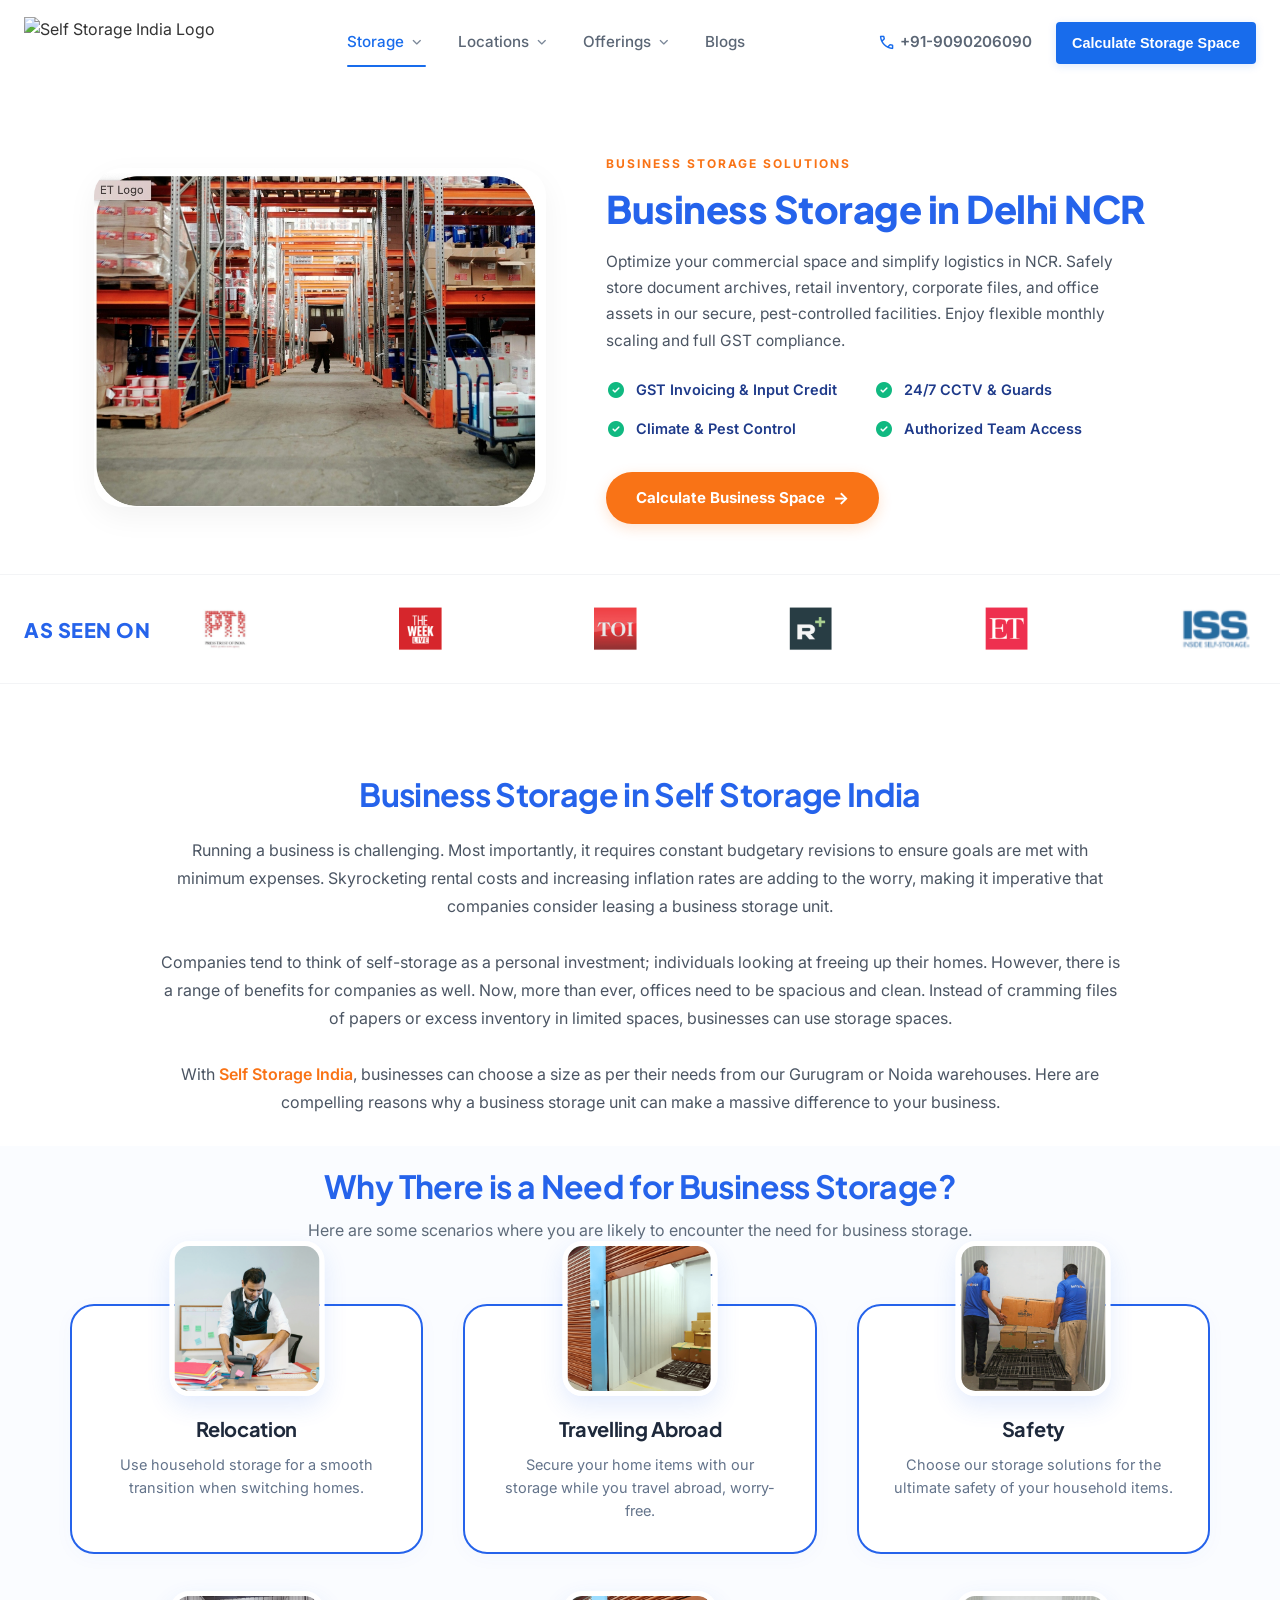
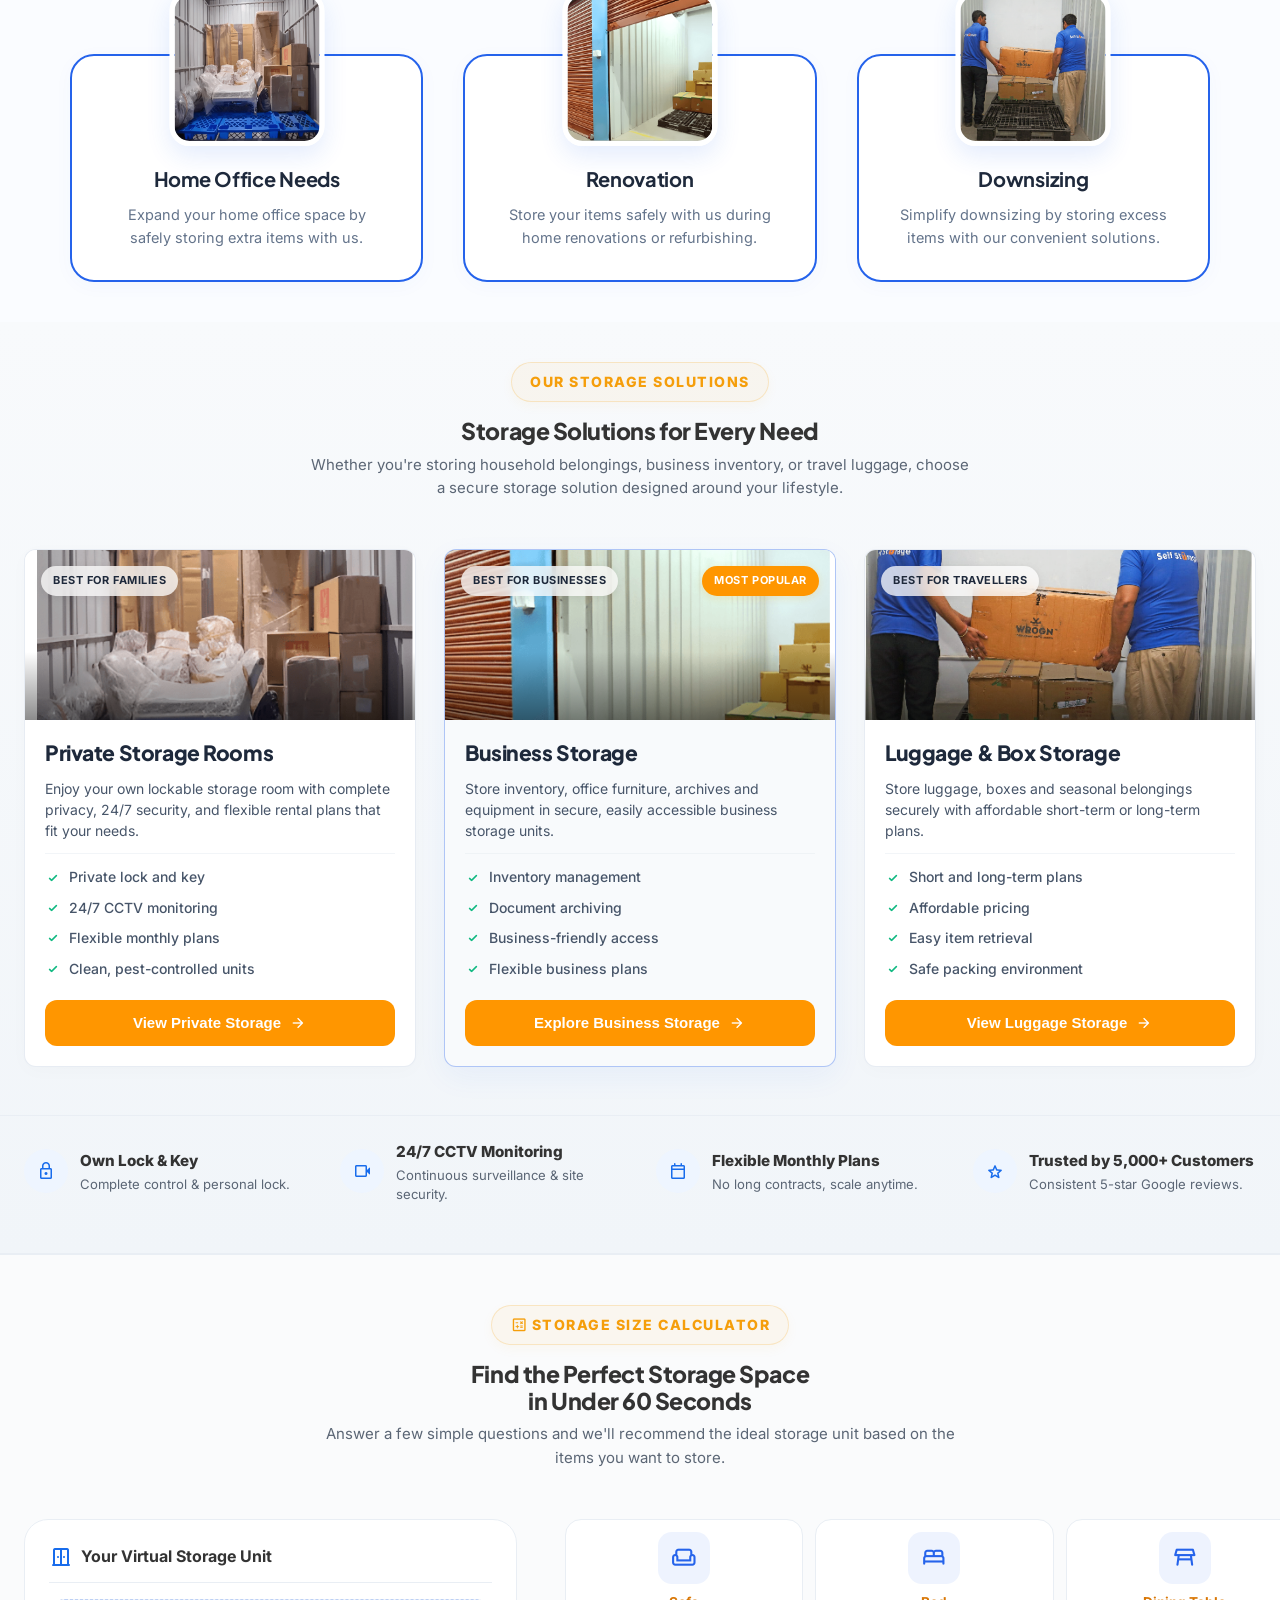
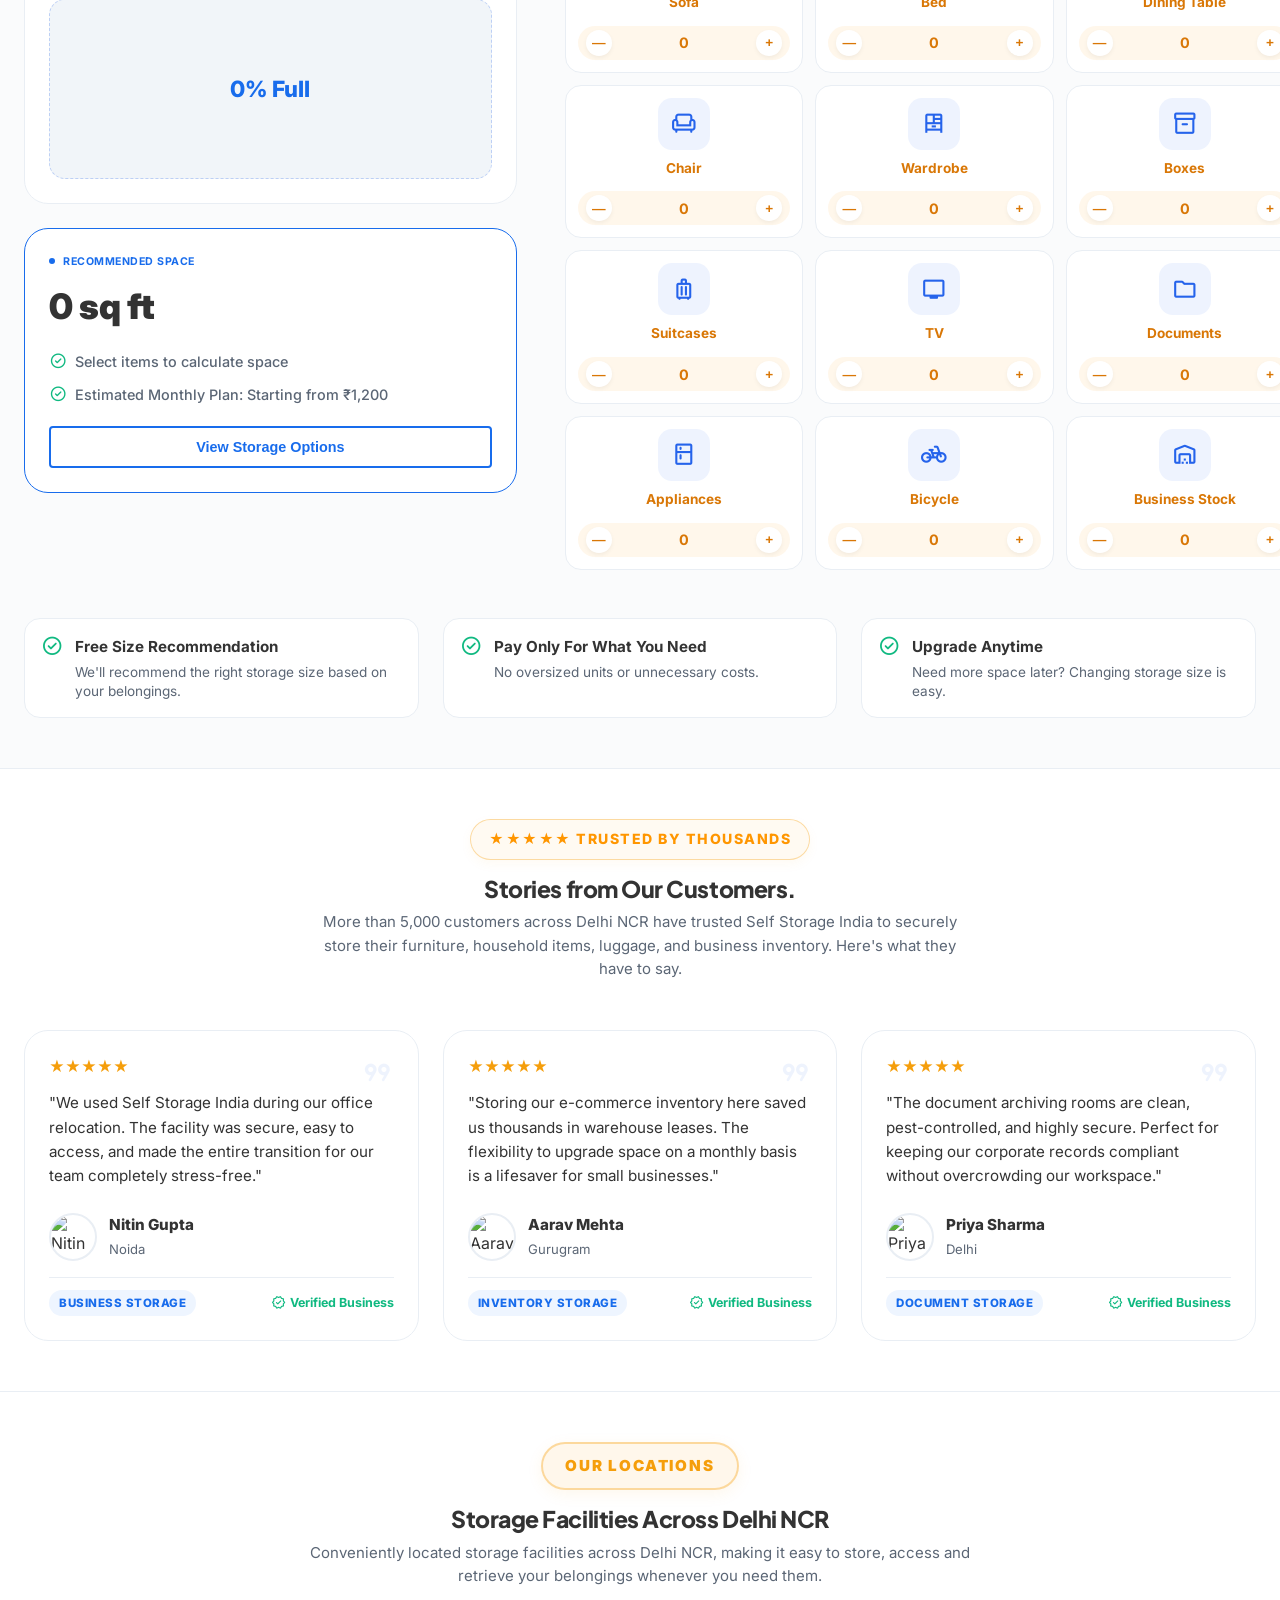
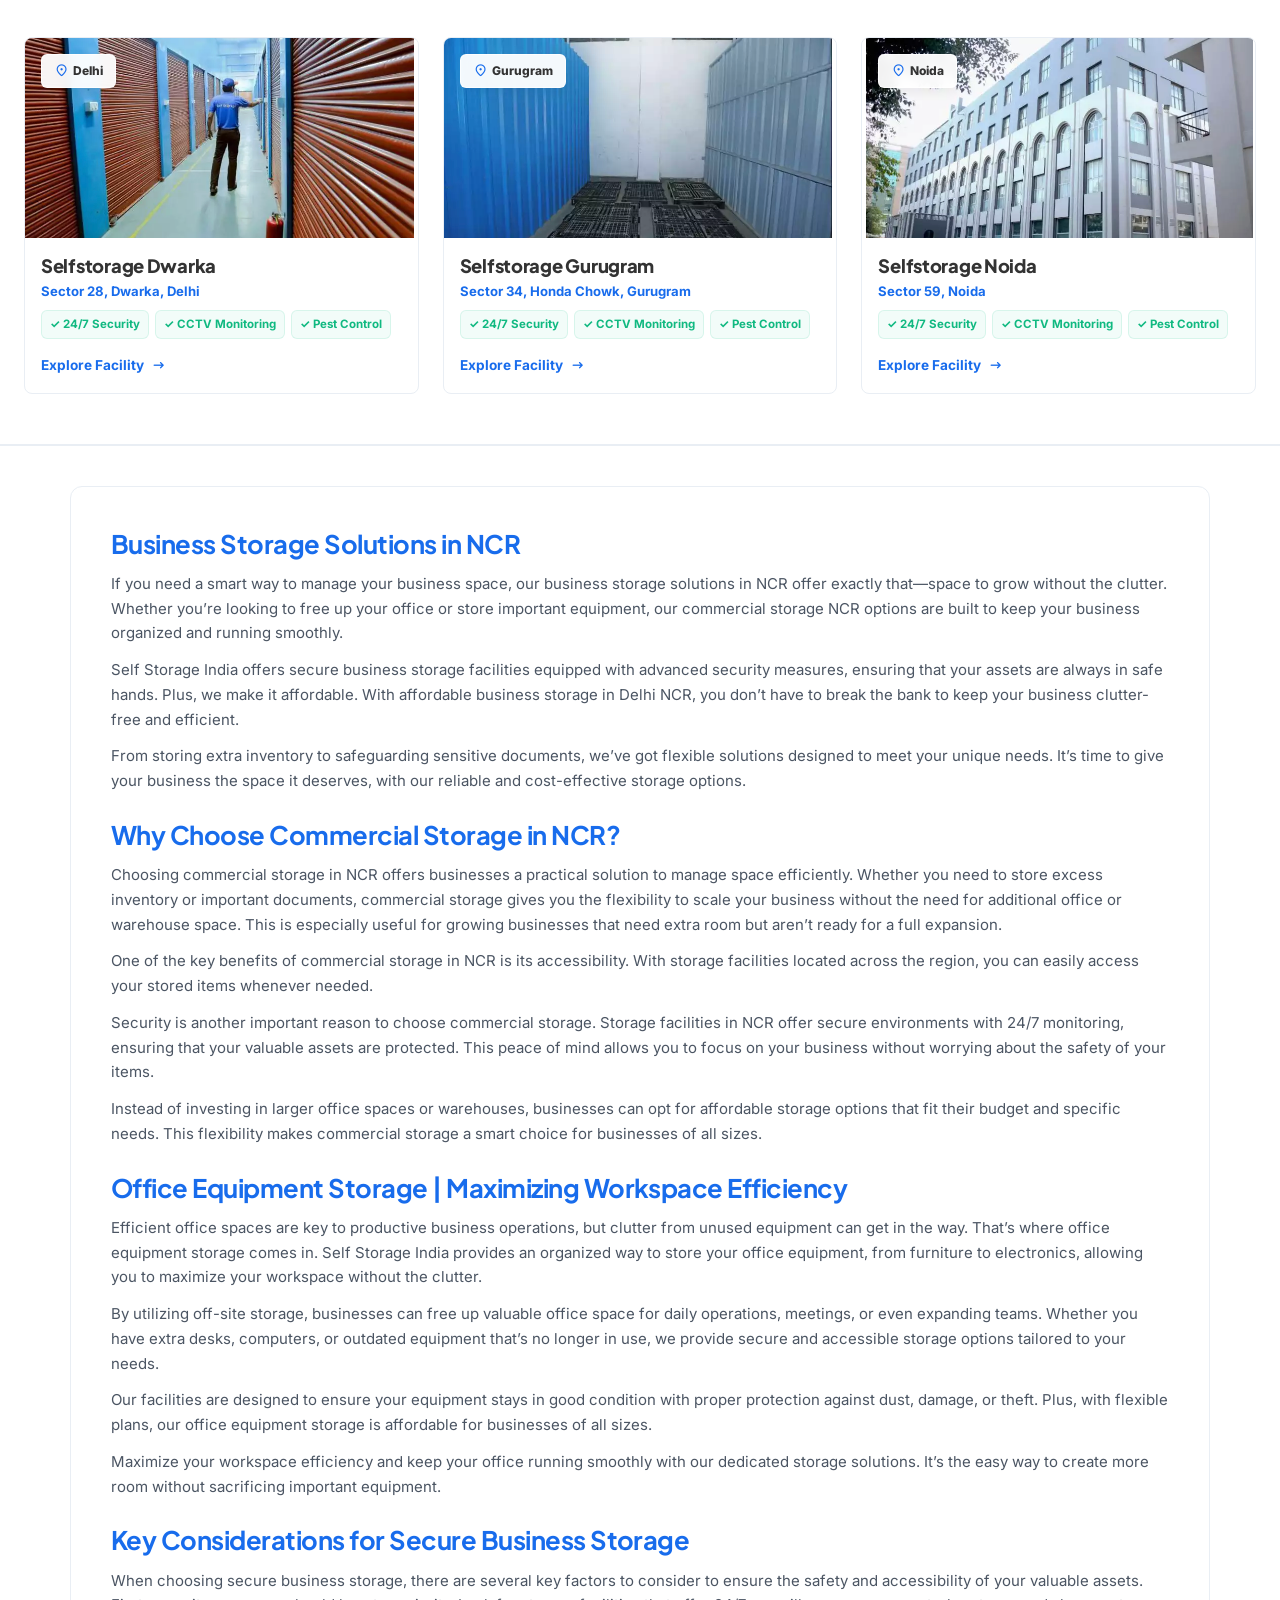
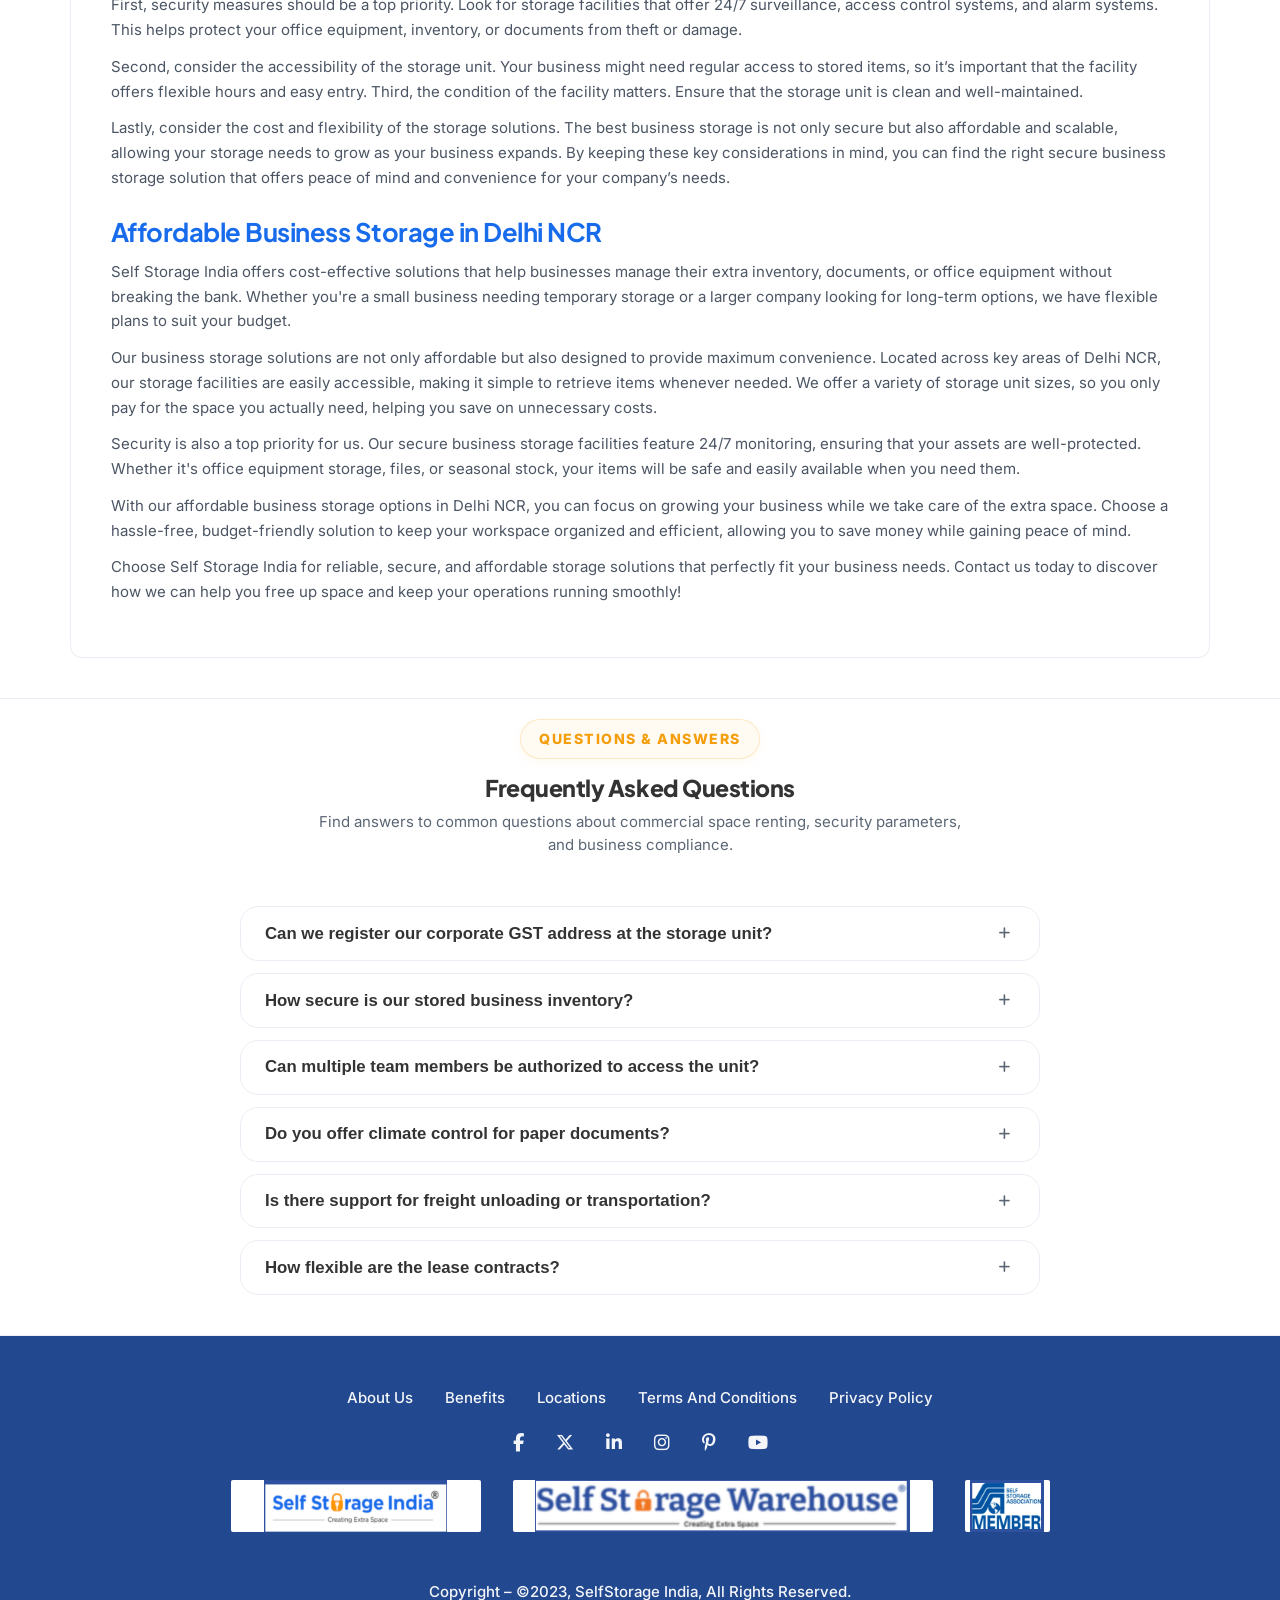
==== business-storage.html @ 7363fd03 "copy: update business storage page SEO section with requested copy" ====
<!DOCTYPE html>
<html lang="en">
<head>
    <meta charset="UTF-8">
    <meta name="viewport" content="width=device-width, initial-scale=1.0">
    <title>Business Storage & Office Archive Storage in Delhi NCR | Self Storage India</title>
    <!-- Fonts pairing: Plus Jakarta Sans (Headings) & Inter (Body UI) -->
    <link rel="preconnect" href="https://fonts.googleapis.com">
    <link rel="preconnect" href="https://fonts.gstatic.com" crossorigin>
    <link href="https://fonts.googleapis.com/css2?family=Plus+Jakarta+Sans:wght@500;600;700;800&family=Inter:wght@400;500;600;700&display=swap" rel="stylesheet">
    <!-- Google Material Symbols Rounded Icons -->
    <link rel="stylesheet" href="https://fonts.googleapis.com/css2?family=Material+Symbols+Rounded:opsz,wght,FILL,GRAD@24,400,0,0">
    <link rel="stylesheet" href="styles.css?v=1.2">
    <!-- Font Awesome CDN for footer social icons -->
    <link rel="stylesheet" href="https://cdnjs.cloudflare.com/ajax/libs/font-awesome/6.5.2/css/all.min.css" />
</head>
<body class="light-theme">
    <!-- Navigation Bar -->
    <header class="navbar" id="navbar">
        <div class="nav-container">
            <!-- Brand Logo -->
            <a href="index.html" class="brand-logo">
                <img src="https://selfstorageindia.com/wp-content/uploads/2025/07/Self-Storage-India-Logo.png" alt="Self Storage India Logo" class="brand-logo-img">
            </a>

            <!-- Central Nav Links -->
            <nav class="nav-links">
                <!-- Storage Dropdown -->
                <div class="nav-item-dropdown">
                    <a href="#" class="nav-link active">Storage <span class="material-symbols-rounded dropdown-arrow">keyboard_arrow_down</span></a>
                    <div class="dropdown-menu shadow-md">
                        <a href="household-goods-storage.html" class="dropdown-item">
                            <span class="material-symbols-rounded dropdown-icon">home</span>
                            <div class="dropdown-info">
                                <h6>For Home</h6>
                                <p>Store household items & furniture</p>
                            </div>
                        </a>
                        <a href="business-storage.html" class="dropdown-item">
                            <span class="material-symbols-rounded dropdown-icon">business</span>
                            <div class="dropdown-info">
                                <h6>For Business</h6>
                                <p>Corporate archiving & inventory</p>
                            </div>
                        </a>
                    </div>
                </div>

                <!-- Locations Dropdown -->
                <div class="nav-item-dropdown">
                    <a href="#" class="nav-link">Locations <span class="material-symbols-rounded dropdown-arrow">keyboard_arrow_down</span></a>
                    <div class="dropdown-menu shadow-md">
                        <a href="self-storage-gurugram.html" class="dropdown-item">
                            <span class="material-symbols-rounded dropdown-icon">location_on</span>
                            <div class="dropdown-info">
                                <h6>Gurugram</h6>
                                <p>Sector 34, Honda Chowk</p>
                            </div>
                        </a>
                        <a href="self-storage-delhi.html" class="dropdown-item">
                            <span class="material-symbols-rounded dropdown-icon">location_on</span>
                            <div class="dropdown-info">
                                <h6>Delhi</h6>
                                <p>Sector 28, Dwarka</p>
                            </div>
                        </a>
                        <a href="self-storage-noida.html" class="dropdown-item">
                            <span class="material-symbols-rounded dropdown-icon">location_on</span>
                            <div class="dropdown-info">
                                <h6>Noida</h6>
                                <p>Sector 59, Noida</p>
                            </div>
                        </a>
                    </div>
                </div>

                <!-- Offerings Dropdown -->
                <div class="nav-item-dropdown">
                    <a href="#" class="nav-link">Offerings <span class="material-symbols-rounded dropdown-arrow">keyboard_arrow_down</span></a>
                    <div class="dropdown-menu shadow-md">
                        <a href="offering-private-rooms.html" class="dropdown-item">
                            <span class="material-symbols-rounded dropdown-icon">meeting_room</span>
                            <div class="dropdown-info">
                                <h6>Private Rooms</h6>
                                <p>Lockable modular space units</p>
                            </div>
                        </a>
                        <a href="#" class="dropdown-item">
                            <span class="material-symbols-rounded dropdown-icon">package_2</span>
                            <div class="dropdown-info">
                                <h6>Box Storage</h6>
                                <p>Small items & document files</p>
                            </div>
                        </a>
                        <a href="#" class="dropdown-item">
                            <span class="material-symbols-rounded dropdown-icon">luggage</span>
                            <div class="dropdown-info">
                                <h6>Luggage Storage</h6>
                                <p>Travelers & transient luggage</p>
                            </div>
                        </a>
                    </div>
                </div>
                
                <a href="https://selfstorageindia.com/blog/" class="nav-link">Blogs</a>
            </nav>

            <!-- Actions & CTA -->
            <div class="nav-actions">
                <a href="tel:+919090206090" class="phone-link">
                    <span class="material-symbols-rounded">call</span>
                    +91-9090206090
                </a>
                <button class="btn btn-primary" onclick="openQuoteModal()">Calculate Storage Space</button>
            </div>
        </div>
    </header>

    <main style="padding-top: 100px;">
        <!-- ==========================================
             SCOPED SELF-STORAGE HOMEPAGE SECTION (FOR HOME)
             ========================================== -->
        <div class="self-storage-homepage-section">
            <style>
                /* Scoped styles strictly matching prompt specifications */
                .self-storage-homepage-section {
                    background-color: #ffffff;
                    padding: 50px 0;
                    width: 100%;
                    box-sizing: border-box;
                    font-family: 'Inter', -apple-system, BlinkMacSystemFont, "Segoe UI", Roboto, sans-serif;
                }

                .self-storage-homepage-section * {
                    box-sizing: border-box;
                }

                .self-storage-homepage-section__hero {
                    max-width: 1140px;
                    margin: 0 auto;
                    padding: 0 24px;
                    display: flex;
                    flex-direction: row-reverse; /* Swap image to left, content to right */
                    align-items: center;
                    justify-content: space-between;
                    gap: 60px;
                }

                .self-storage-homepage-section__content {
                    flex: 1 1 52%;
                    max-width: 580px;
                    text-align: left;
                }

                .self-storage-homepage-section__eyebrow {
                    display: inline-block;
                    font-size: 12px;
                    font-weight: 700;
                    color: #F97316; /* Brand Orange */
                    letter-spacing: 2px;
                    text-transform: uppercase;
                    margin-bottom: 12px;
                }

                .self-storage-homepage-section__title {
                    font-size: 38px;
                    font-weight: 800;
                    color: #2563EB; /* Brand Primary Blue */
                    margin: 0 0 16px;
                    line-height: 1.25;
                    letter-spacing: -0.5px;
                }

                .self-storage-homepage-section__text {
                    font-size: 15.5px;
                    color: #4b5563;
                    line-height: 1.7;
                    margin: 0 0 24px;
                    max-width: 520px;
                }

                .self-storage-homepage-section__grid {
                    display: grid;
                    grid-template-columns: repeat(2, 1fr);
                    gap: 16px;
                    margin-bottom: 32px;
                    max-width: 520px;
                }

                .self-storage-homepage-section__grid-item {
                    display: flex;
                    align-items: center;
                    gap: 10px;
                    font-size: 14.5px;
                    font-weight: 600;
                    color: #1e3a8a;
                }

                .self-storage-homepage-section__grid-icon {
                    color: #10B981; /* Success Green check circle */
                    font-size: 20px;
                    font-variation-settings: 'FILL' 1;
                }

                .self-storage-homepage-section__cta {
                    display: inline-flex;
                    align-items: center;
                    background-color: #F97316;
                    color: #ffffff;
                    font-weight: 700;
                    font-size: 15px;
                    padding: 14px 30px;
                    border-radius: 30px;
                    text-decoration: none;
                    box-shadow: 0 4px 14px rgba(249, 115, 22, 0.2);
                    transition: all 0.3s cubic-bezier(0.25, 0.8, 0.25, 1);
                }

                .self-storage-homepage-section__cta:hover {
                    background-color: #e0610d;
                    transform: translateY(-3px);
                    box-shadow: 0 8px 20px rgba(249, 115, 22, 0.3);
                }

                .self-storage-homepage-section__cta-arrow {
                    margin-left: 8px;
                    transition: transform 0.3s ease;
                    font-size: 17px;
                    line-height: 1;
                }

                .self-storage-homepage-section__cta:hover .self-storage-homepage-section__cta-arrow {
                    transform: translateX(4px);
                }

                .self-storage-homepage-section__image-container {
                    flex: 1 1 40%;
                    max-width: 460px;
                    border-radius: 28px;
                    overflow: hidden;
                    box-shadow: 0 10px 30px rgba(0, 0, 0, 0.05);
                }

                .self-storage-homepage-section__image {
                    width: 100%;
                    height: auto;
                    aspect-ratio: 4 / 3;
                    object-fit: cover;
                    display: block;
                    transition: transform 0.5s cubic-bezier(0.25, 0.8, 0.25, 1);
                }

                .self-storage-homepage-section__image-container:hover .self-storage-homepage-section__image {
                    transform: scale(1.03);
                }

                /* Media strip */
                .self-storage-homepage-section__media {
                    background-color: #ffffff;
                    border-top: 1px solid #f3f4f6;
                    border-bottom: 1px solid #f3f4f6;
                    padding: 30px 24px;
                    margin-top: 50px;
                    width: 100%;
                }

                .self-storage-homepage-section__media-container {
                    max-width: 1240px;
                    margin: 0 auto;
                    display: flex;
                    align-items: center;
                    justify-content: space-between;
                    gap: 50px;
                }

                .self-storage-homepage-section__media-label {
                    font-size: 20px;
                    font-weight: 800;
                    color: #2563EB;
                    margin: 0;
                    white-space: nowrap;
                    text-transform: uppercase;
                    letter-spacing: 0.5px;
                }

                .self-storage-homepage-section__logos {
                    display: flex;
                    align-items: center;
                    justify-content: space-between;
                    flex-grow: 1;
                    gap: 30px;
                }

                .self-storage-homepage-section__logo-link {
                    display: block;
                    text-decoration: none;
                }

                .self-storage-homepage-section__logo {
                    height: 48px;
                    width: auto;
                    max-width: 130px;
                    object-fit: contain;
                    opacity: 0.9;
                    transition: all 0.3s cubic-bezier(0.25, 0.8, 0.25, 1);
                    display: block;
                }

                .self-storage-homepage-section__logo:hover {
                    opacity: 1;
                    transform: scale(1.06);
                }

                /* Responsive design */
                @media (max-width: 1024px) {
                    .self-storage-homepage-section__hero {
                        gap: 40px;
                    }
                    .self-storage-homepage-section__title {
                        font-size: 36px;
                    }
                    .self-storage-homepage-section__media-container {
                        flex-direction: column;
                        align-items: flex-start;
                        gap: 24px;
                    }
                    .self-storage-homepage-section__logos {
                        width: 100%;
                        justify-content: flex-start;
                        overflow-x: auto;
                        padding-bottom: 10px;
                        gap: 40px;
                        -webkit-overflow-scrolling: touch;
                    }
                    .self-storage-homepage-section__logo {
                        flex-shrink: 0;
                    }
                }

                @media (max-width: 768px) {
                    .self-storage-homepage-section {
                        padding: 50px 0;
                    }
                    .self-storage-homepage-section__hero {
                        flex-direction: column;
                        text-align: center;
                        gap: 40px;
                    }
                    .self-storage-homepage-section__content {
                        flex: 1 1 100%;
                        text-align: center;
                    }
                    .self-storage-homepage-section__text {
                        margin-left: auto;
                        margin-right: auto;
                    }
                    .self-storage-homepage-section__image-container {
                        flex: 1 1 100%;
                        width: 100%;
                        max-width: 480px;
                        margin: 0 auto;
                    }
                    .self-storage-homepage-section__grid {
                        grid-template-columns: 1fr;
                        gap: 12px;
                        margin-left: auto;
                        margin-right: auto;
                        width: fit-content;
                        text-align: left;
                    }
                }
            </style>

            <div class="self-storage-homepage-section__hero">
                <!-- LEFT COLUMN: CONTENT -->
                <div class="self-storage-homepage-section__content">
                    <span class="self-storage-homepage-section__eyebrow">BUSINESS STORAGE SOLUTIONS</span>
                    <h1 class="self-storage-homepage-section__title">Business Storage in Delhi NCR</h1>
                    <p class="self-storage-homepage-section__text">
                        Optimize your commercial space and simplify logistics in NCR. Safely store document archives, retail inventory, corporate files, and office assets in our secure, pest-controlled facilities. Enjoy flexible monthly scaling and full GST compliance.
                    </p>
                    
                    <!-- Trust Checklist Grid -->
                    <div class="self-storage-homepage-section__grid">
                        <div class="self-storage-homepage-section__grid-item">
                            <span class="material-symbols-rounded self-storage-homepage-section__grid-icon">check_circle</span>
                            <span>GST Invoicing & Input Credit</span>
                        </div>
                        <div class="self-storage-homepage-section__grid-item">
                            <span class="material-symbols-rounded self-storage-homepage-section__grid-icon">check_circle</span>
                            <span>24/7 CCTV & Guards</span>
                        </div>
                        <div class="self-storage-homepage-section__grid-item">
                            <span class="material-symbols-rounded self-storage-homepage-section__grid-icon">check_circle</span>
                            <span>Climate & Pest Control</span>
                        </div>
                        <div class="self-storage-homepage-section__grid-item">
                            <span class="material-symbols-rounded self-storage-homepage-section__grid-icon">check_circle</span>
                            <span>Authorized Team Access</span>
                        </div>
                    </div>

                    <a href="#calculator" class="self-storage-homepage-section__cta">
                        Calculate Business Space <span class="self-storage-homepage-section__cta-arrow">→</span>
                    </a>
                </div>

                <!-- RIGHT COLUMN: IMAGE -->
                <div class="self-storage-homepage-section__image-container">
                    <img src="assets/business_storage_racks.jpg" alt="Secure commercial warehouse storage racks" class="self-storage-homepage-section__image">
                </div>
            </div>

            <!-- MEDIA / TRUST STRIP -->
            <div class="self-storage-homepage-section__media">
                <div class="self-storage-homepage-section__media-container">
                    <h2 class="self-storage-homepage-section__media-label">As seen on</h2>
                    <div class="self-storage-homepage-section__logos">
                        <a href="#" class="self-storage-homepage-section__logo-link">
                            <img src="images/media/pti.png" alt="PTI" class="self-storage-homepage-section__logo">
                        </a>
                        <a href="#" class="self-storage-homepage-section__logo-link">
                            <img src="images/media/the-week.png" alt="THE WEEK" class="self-storage-homepage-section__logo">
                        </a>
                        <a href="#" class="self-storage-homepage-section__logo-link">
                            <img src="images/media/toi.png" alt="TOI" class="self-storage-homepage-section__logo">
                        </a>
                        <a href="#" class="self-storage-homepage-section__logo-link">
                            <img src="images/media/rplus.png" alt="R+" class="self-storage-homepage-section__logo">
                        </a>
                        <a href="#" class="self-storage-homepage-section__logo-link">
                            <img src="images/media/economic-times.png" alt="Economic Times" class="self-storage-homepage-section__logo">
                        </a>
                        <a href="#" class="self-storage-homepage-section__logo-link">
                            <img src="images/media/iss.png" alt="Inside Self-Storage" class="self-storage-homepage-section__logo">
                        </a>
                    </div>
                </div>
            </div>
        </div>

        <!-- ==========================================
             SECTION 3 — HOUSEHOLD STORAGE INTRO
             ========================================== -->
        <section class="household-intro">
            <style>
                .household-intro {
                    background-color: #ffffff;
                    padding: 40px 0 10px;
                    width: 100%;
                    box-sizing: border-box;
                }
                .household-intro__container {
                    max-width: 1140px;
                    margin: 0 auto;
                    padding: 0 24px;
                }
                .household-intro__heading {
                    font-family: 'Plus Jakarta Sans', -apple-system, BlinkMacSystemFont, "Segoe UI", Roboto, sans-serif;
                    font-size: 32px;
                    font-weight: 700;
                    color: #2563EB;
                    line-height: 1.3;
                    margin-bottom: 20px;
                    text-align: center;
                }
                .household-intro__text {
                    font-size: 16px;
                    color: #4b5563;
                    line-height: 1.75;
                    margin: 0 auto 20px;
                    text-align: center;
                    max-width: 960px;
                }
                .household-intro__text a {
                    color: #F97316;
                    text-decoration: none;
                    font-weight: 600;
                }
                .household-intro__text a:hover {
                    text-decoration: underline;
                }
            </style>
            <div class="household-intro__container">
                <h2 class="household-intro__heading">Business Storage in Self Storage India</h2>
                <p class="household-intro__text">
                    Running a business is challenging. Most importantly, it requires constant budgetary revisions to ensure goals are met with minimum expenses. Skyrocketing rental costs and increasing inflation rates are adding to the worry, making it imperative that companies consider leasing a business storage unit.<br><br>
                    Companies tend to think of self-storage as a personal investment; individuals looking at freeing up their homes. However, there is a range of benefits for companies as well. Now, more than ever, offices need to be spacious and clean. Instead of cramming files of papers or excess inventory in limited spaces, businesses can use storage spaces.<br><br>
                    With <a href="https://selfstorageindia.com/">Self Storage India</a>, businesses can choose a size as per their needs from our Gurugram or Noida warehouses. Here are compelling reasons why a business storage unit can make a massive difference to your business.
                </p>
            </div>
        </section>

        <!-- ==========================================
             SECTION 4 — WHY THERE IS A NEED FOR BUSINESS STORAGE
             ========================================== -->
        <section class="household-need">
            <style>
                .household-need {
                    background-color: #FAFCFF;
                    padding: 20px 24px 40px;
                    width: 100%;
                    box-sizing: border-box;
                    font-family: 'Inter', sans-serif;
                }

                .household-need__container {
                    max-width: 1140px;
                    margin: 0 auto;
                }

                .household-need__header {
                    text-align: center;
                    margin-bottom: 60px;
                }

                .household-need__heading {
                    font-family: 'Plus Jakarta Sans', -apple-system, BlinkMacSystemFont, "Segoe UI", Roboto, sans-serif;
                    font-size: 32px;
                    font-weight: 700;
                    color: #2563EB;
                    line-height: 1.25;
                    margin-bottom: 12px;
                }

                .household-need__subtitle {
                    font-size: 16px;
                    color: #5f6c7b;
                    font-weight: 400;
                }

                .household-need__grid {
                    display: grid;
                    grid-template-columns: repeat(3, 1fr);
                    row-gap: 100px;
                    column-gap: 40px;
                    width: 100%;
                }

                .household-need__card {
                    position: relative;
                    background-color: #ffffff;
                    border: 2px solid #2563EB;
                    border-radius: 24px;
                    padding: 110px 24px 30px;
                    text-align: center;
                    box-sizing: border-box;
                    display: flex;
                    flex-direction: column;
                    align-items: center;
                    transition: all 0.35s cubic-bezier(0.25, 0.8, 0.25, 1);
                    box-shadow: 0 4px 20px rgba(37, 99, 235, 0.03);
                }

                .household-need__card:hover {
                    transform: translateY(-8px);
                    border-color: #F97316;
                    box-shadow: 0 20px 40px rgba(249, 115, 22, 0.12);
                }

                .household-need__img-box {
                    position: absolute;
                    top: -65px;
                    left: 50%;
                    transform: translateX(-50%);
                    width: 155px;
                    height: 155px;
                    border-radius: 20px;
                    overflow: hidden;
                    border: 5px solid #ffffff;
                    box-shadow: 0 10px 25px rgba(37, 99, 235, 0.12);
                    transition: all 0.35s cubic-bezier(0.25, 0.8, 0.25, 1);
                }

                .household-need__card:hover .household-need__img-box {
                    transform: translateX(-50%) scale(1.05);
                    box-shadow: 0 15px 35px rgba(249, 115, 22, 0.2);
                }

                .household-need__img-box img {
                    width: 100%;
                    height: 100%;
                    object-fit: cover;
                }

                .household-need__card-title {
                    font-family: 'Plus Jakarta Sans', -apple-system, BlinkMacSystemFont, "Segoe UI", Roboto, sans-serif;
                    font-size: 20px;
                    font-weight: 700;
                    color: #1E293B;
                    margin-bottom: 12px;
                }

                .household-need__card:hover .household-need__card-title {
                    color: #F97316;
                }

                .household-need__card-desc {
                    font-size: 14.5px;
                    color: #64748B;
                    line-height: 1.6;
                    max-width: 280px;
                }

                @media (max-width: 1024px) {
                    .household-need__grid {
                        gap: 30px;
                    }
                    .household-need__card {
                        padding-top: 100px;
                    }
                    .household-need__img-box {
                        width: 135px;
                        height: 135px;
                        top: -55px;
                    }
                    .household-need__heading {
                        font-size: 30px;
                    }
                }

                @media (max-width: 768px) {
                    .household-need {
                        padding: 60px 20px;
                    }
                    .household-need__grid {
                        grid-template-columns: 1fr;
                        gap: 80px;
                        margin-top: 40px;
                    }
                    .household-need__header {
                        margin-bottom: 70px;
                    }
                }
            </style>

            <div class="household-need__container">
                <div class="household-need__header">
                    <h2 class="household-need__heading">Why There is a Need for Business Storage?</h2>
                    <p class="household-need__subtitle">Here are some scenarios where you are likely to encounter the need for business storage.</p>
                </div>

                <div class="household-need__grid">
                    <!-- CARD 1: RELOCATION -->
                    <div class="household-need__card">
                        <div class="household-need__img-box">
                            <img src="assets/scen_relocation.png" alt="Relocation scenario">
                        </div>
                        <h3 class="household-need__card-title">Relocation</h3>
                        <p class="household-need__card-desc">Use household storage for a smooth transition when switching homes.</p>
                    </div>

                    <!-- CARD 2: TRAVELLING ABROAD -->
                    <div class="household-need__card">
                        <div class="household-need__img-box">
                            <img src="assets/scen_travel.png" alt="Travelling Abroad scenario">
                        </div>
                        <h3 class="household-need__card-title">Travelling Abroad</h3>
                        <p class="household-need__card-desc">Secure your home items with our storage while you travel abroad, worry-free.</p>
                    </div>

                    <!-- CARD 3: SAFETY -->
                    <div class="household-need__card">
                        <div class="household-need__img-box">
                            <img src="assets/scen_safety.png" alt="Safety scenario">
                        </div>
                        <h3 class="household-need__card-title">Safety</h3>
                        <p class="household-need__card-desc">Choose our storage solutions for the ultimate safety of your household items.</p>
                    </div>

                    <!-- CARD 4: HOME OFFICE NEEDS -->
                    <div class="household-need__card">
                        <div class="household-need__img-box">
                            <img src="assets/scen_home_office.png" alt="Home Office Needs scenario">
                        </div>
                        <h3 class="household-need__card-title">Home Office Needs</h3>
                        <p class="household-need__card-desc">Expand your home office space by safely storing extra items with us.</p>
                    </div>

                    <!-- CARD 5: RENOVATION -->
                    <div class="household-need__card">
                        <div class="household-need__img-box">
                            <img src="assets/scen_renovation.png" alt="Renovation scenario">
                        </div>
                        <h3 class="household-need__card-title">Renovation</h3>
                        <p class="household-need__card-desc">Store your items safely with us during home renovations or refurbishing.</p>
                    </div>

                    <!-- CARD 6: DOWNSIZING -->
                    <div class="household-need__card">
                        <div class="household-need__img-box">
                            <img src="assets/scen_downsizing.png" alt="Downsizing scenario">
                        </div>
                        <h3 class="household-need__card-title">Downsizing</h3>
                        <p class="household-need__card-desc">Simplify downsizing by storing excess items with our convenient solutions.</p>
                    </div>
                </div>
            </div>
        </section>

        <!-- ==========================================
             SECTION 4.1 — OUR STORAGE SOLUTIONS
             ========================================== -->
        <!-- Our Offerings Section -->
        <section id="offerings" class="offerings-section">
            <div class="container">
                <div class="section-header-centered">
                    <span class="calc-tag">OUR STORAGE SOLUTIONS</span>
                    <h2>Storage Solutions for Every Need</h2>
                    <p>Whether you're storing household belongings, business inventory, or travel luggage, choose a secure storage solution designed around your lifestyle.</p>
                </div>

                <!-- 3 Premium Product Cards -->
                <div class="offerings-grid">
                    <!-- Card 1: Private Storage -->
                    <div class="offering-card" onclick="openQuoteModal()">
                        <div class="offering-image-container">
                            <img src="assets/home_storage_new.png" alt="Private Self Storage Rooms" class="offering-image">
                            <div class="offering-image-overlay"></div>
                            <span class="offering-badge">Best for Families</span>
                        </div>
                        <div class="offering-content">
                            <h3 class="offering-title">Private Storage Rooms</h3>
                            <p class="offering-desc">Enjoy your own lockable storage room with complete privacy, 24/7 security, and flexible rental plans that fit your needs.</p>
                            <div class="offering-divider"></div>
                            <ul class="offering-highlights">
                                <li><span class="material-symbols-rounded check-icon">check</span> Private lock and key</li>
                                <li><span class="material-symbols-rounded check-icon">check</span> 24/7 CCTV monitoring</li>
                                <li><span class="material-symbols-rounded check-icon">check</span> Flexible monthly plans</li>
                                <li><span class="material-symbols-rounded check-icon">check</span> Clean, pest-controlled units</li>
                            </ul>
                            <button class="btn btn-offering-primary">
                                View Private Storage <span class="material-symbols-rounded">arrow_forward</span>
                            </button>
                        </div>
                    </div>

                    <!-- Card 2: Business Storage (Featured) -->
                    <div class="offering-card featured-card" onclick="openQuoteModal()">
                        <div class="offering-image-container">
                            <img src="assets/business_storage_new.png" alt="Business Self Storage Solutions" class="offering-image">
                            <div class="offering-image-overlay"></div>
                            <span class="offering-badge">Best for Businesses</span>
                            <span class="offering-popular-badge">Most Popular</span>
                        </div>
                        <div class="offering-content">
                            <h3 class="offering-title">Business Storage</h3>
                            <p class="offering-desc">Store inventory, office furniture, archives and equipment in secure, easily accessible business storage units.</p>
                            <div class="offering-divider"></div>
                            <ul class="offering-highlights">
                                <li><span class="material-symbols-rounded check-icon">check</span> Inventory management</li>
                                <li><span class="material-symbols-rounded check-icon">check</span> Document archiving</li>
                                <li><span class="material-symbols-rounded check-icon">check</span> Business-friendly access</li>
                                <li><span class="material-symbols-rounded check-icon">check</span> Flexible business plans</li>
                            </ul>
                            <button class="btn btn-offering-primary">
                                Explore Business Storage <span class="material-symbols-rounded">arrow_forward</span>
                            </button>
                        </div>
                    </div>

                    <!-- Card 3: Luggage & Box Storage -->
                    <div class="offering-card" onclick="openQuoteModal()">
                        <div class="offering-image-container">
                            <img src="assets/luggage_storage_new.png" alt="Luggage and Box Storage Rooms" class="offering-image">
                            <div class="offering-image-overlay"></div>
                            <span class="offering-badge">Best for Travellers</span>
                        </div>
                        <div class="offering-content">
                            <h3 class="offering-title">Luggage & Box Storage</h3>
                            <p class="offering-desc">Store luggage, boxes and seasonal belongings securely with affordable short-term or long-term plans.</p>
                            <div class="offering-divider"></div>
                            <ul class="offering-highlights">
                                <li><span class="material-symbols-rounded check-icon">check</span> Short and long-term plans</li>
                                <li><span class="material-symbols-rounded check-icon">check</span> Affordable pricing</li>
                                <li><span class="material-symbols-rounded check-icon">check</span> Easy item retrieval</li>
                                <li><span class="material-symbols-rounded check-icon">check</span> Safe packing environment</li>
                            </ul>
                            <button class="btn btn-offering-primary">
                                View Luggage Storage <span class="material-symbols-rounded">arrow_forward</span>
                            </button>
                        </div>
                    </div>
                </div>

                <!-- Bottom Trust Strip (4 items) -->
                <div class="offerings-trust-strip">
                    <div class="trust-strip-item">
                        <div class="trust-icon-circle shadow-sm">
                            <span class="material-symbols-rounded">lock</span>
                        </div>
                        <div class="trust-text">
                            <h4>Own Lock & Key</h4>
                            <p>Complete control & personal lock.</p>
                        </div>
                    </div>
                    <div class="trust-strip-item">
                        <div class="trust-icon-circle shadow-sm">
                            <span class="material-symbols-rounded">videocam</span>
                        </div>
                        <div class="trust-text">
                            <h4>24/7 CCTV Monitoring</h4>
                            <p>Continuous surveillance & site security.</p>
                        </div>
                    </div>
                    <div class="trust-strip-item">
                        <div class="trust-icon-circle shadow-sm">
                            <span class="material-symbols-rounded">calendar_today</span>
                        </div>
                        <div class="trust-text">
                            <h4>Flexible Monthly Plans</h4>
                            <p>No long contracts, scale anytime.</p>
                        </div>
                    </div>
                    <div class="trust-strip-item">
                        <div class="trust-icon-circle shadow-sm">
                            <span class="material-symbols-rounded">star</span>
                        </div>
                        <div class="trust-text">
                            <h4>Trusted by 5,000+ Customers</h4>
                            <p>Consistent 5-star Google reviews.</p>
                        </div>
                    </div>
                </div>
            </div>
        </section>
<!-- ==========================================
             SECTION 4.2 — STORAGE CALCULATOR
             ========================================== -->
        <!-- Storage Calculator Section -->
        <section id="calculator" class="calc-section">
            <div class="container">
                <div class="section-header-centered">
                    <span class="calc-tag">
                        <span class="material-symbols-rounded" style="font-size: 1.15rem; margin-right: 4px; vertical-align: middle;">calculate</span>
                        Storage Size Calculator
                    </span>
                    <h2>Find the Perfect Storage Space<br>in Under 60 Seconds</h2>
                    <p>Answer a few simple questions and we'll recommend the ideal storage unit based on the items you want to store.</p>
                </div>

                <div class="calc-container">
                    <!-- Left Column: Illustrated Storage Unit (fills dynamically) -->
                    <div class="calc-visual-column">
                        <div class="storage-unit-box shadow-md">
                            <div class="unit-header">
                                <span class="material-symbols-rounded">door_sliding</span>
                                <h4>Your Virtual Storage Unit</h4>
                            </div>
                            <div class="unit-room-visual">
                                <!-- The fill overlays -->
                                <div class="unit-fill-progress" id="unit-fill"></div>
                                <div class="unit-fill-percentage" id="unit-fill-percent">0% Full</div>
                                <!-- Illustrated boxes that show up when items are added -->
                                <div class="unit-grid-items" id="unit-items-display"></div>
                            </div>
                        </div>

                        <!-- Live Result Card -->
                        <div class="live-result-card shadow-lg">
                            <div class="result-header">
                                <span class="badge-dot"></span>
                                <h5>Recommended Space</h5>
                            </div>
                            <div class="result-value" id="calc-result-size">0 sq ft</div>
                            <ul class="result-details">
                                <li>
                                    <span class="material-symbols-rounded check-icon">check_circle</span>
                                    <span id="calc-result-desc">Select items to calculate space</span>
                                </li>
                                <li>
                                    <span class="material-symbols-rounded check-icon">check_circle</span>
                                    <span id="calc-result-price">Estimated Monthly Plan: Starting from ₹1,200</span>
                                </li>
                            </ul>
                            <button class="btn btn-calc-transparent full-width" onclick="openQuoteModal()">View Storage Options</button>
                        </div>
                    </div>

                    <!-- Right Column: Interactive Item Grid -->
                    <div class="calc-items-column">
                        <div class="calc-items-grid">
                            <!-- Item 1: Sofa -->
                            <div class="calc-item-card" data-item="sofa" data-volume="15">
                                <div class="card-icon-title">
                                    <div class="calc-icon-box theme-blue">
                                        <span class="material-symbols-rounded">weekend</span>
                                    </div>
                                    <span>Sofa</span>
                                </div>
                                <div class="card-controls">
                                    <button class="control-btn minus" onclick="updateItemQty('sofa', -1)" aria-label="Decrease quantity">—</button>
                                    <span class="qty-display" id="qty-sofa">0</span>
                                    <button class="control-btn plus" onclick="updateItemQty('sofa', 1)" aria-label="Increase quantity">+</button>
                                </div>
                            </div>

                            <!-- Item 2: Bed -->
                            <div class="calc-item-card" data-item="bed" data-volume="20">
                                <div class="card-icon-title">
                                    <div class="calc-icon-box theme-blue">
                                        <span class="material-symbols-rounded">bed</span>
                                    </div>
                                    <span>Bed</span>
                                </div>
                                <div class="card-controls">
                                    <button class="control-btn minus" onclick="updateItemQty('bed', -1)" aria-label="Decrease quantity">—</button>
                                    <span class="qty-display" id="qty-bed">0</span>
                                    <button class="control-btn plus" onclick="updateItemQty('bed', 1)" aria-label="Increase quantity">+</button>
                                </div>
                            </div>

                            <!-- Item 3: Dining Table -->
                            <div class="calc-item-card" data-item="table" data-volume="10">
                                <div class="card-icon-title">
                                    <div class="calc-icon-box theme-blue">
                                        <span class="material-symbols-rounded">table_restaurant</span>
                                    </div>
                                    <span>Dining Table</span>
                                </div>
                                <div class="card-controls">
                                    <button class="control-btn minus" onclick="updateItemQty('table', -1)" aria-label="Decrease quantity">—</button>
                                    <span class="qty-display" id="qty-table">0</span>
                                    <button class="control-btn plus" onclick="updateItemQty('table', 1)" aria-label="Increase quantity">+</button>
                                </div>
                            </div>

                            <!-- Item 4: Chair -->
                            <div class="calc-item-card" data-item="chair" data-volume="3">
                                <div class="card-icon-title">
                                    <div class="calc-icon-box theme-blue">
                                        <span class="material-symbols-rounded">chair</span>
                                    </div>
                                    <span>Chair</span>
                                </div>
                                <div class="card-controls">
                                    <button class="control-btn minus" onclick="updateItemQty('chair', -1)" aria-label="Decrease quantity">—</button>
                                    <span class="qty-display" id="qty-chair">0</span>
                                    <button class="control-btn plus" onclick="updateItemQty('chair', 1)" aria-label="Increase quantity">+</button>
                                </div>
                            </div>

                            <!-- Item 5: Wardrobe -->
                            <div class="calc-item-card" data-item="wardrobe" data-volume="15">
                                <div class="card-icon-title">
                                    <div class="calc-icon-box theme-blue">
                                        <span class="material-symbols-rounded">dresser</span>
                                    </div>
                                    <span>Wardrobe</span>
                                </div>
                                <div class="card-controls">
                                    <button class="control-btn minus" onclick="updateItemQty('wardrobe', -1)" aria-label="Decrease quantity">—</button>
                                    <span class="qty-display" id="qty-wardrobe">0</span>
                                    <button class="control-btn plus" onclick="updateItemQty('wardrobe', 1)" aria-label="Increase quantity">+</button>
                                </div>
                            </div>

                            <!-- Item 6: Boxes -->
                            <div class="calc-item-card" data-item="boxes" data-volume="2">
                                <div class="card-icon-title">
                                    <div class="calc-icon-box theme-blue">
                                        <span class="material-symbols-rounded">inventory_2</span>
                                    </div>
                                    <span>Boxes</span>
                                </div>
                                <div class="card-controls">
                                    <button class="control-btn minus" onclick="updateItemQty('boxes', -1)" aria-label="Decrease quantity">—</button>
                                    <span class="qty-display" id="qty-boxes">0</span>
                                    <button class="control-btn plus" onclick="updateItemQty('boxes', 1)" aria-label="Increase quantity">+</button>
                                </div>
                            </div>

                            <!-- Item 7: Suitcases -->
                            <div class="calc-item-card" data-item="luggage" data-volume="3">
                                <div class="card-icon-title">
                                    <div class="calc-icon-box theme-blue">
                                        <span class="material-symbols-rounded">luggage</span>
                                    </div>
                                    <span>Suitcases</span>
                                </div>
                                <div class="card-controls">
                                    <button class="control-btn minus" onclick="updateItemQty('luggage', -1)" aria-label="Decrease quantity">—</button>
                                    <span class="qty-display" id="qty-luggage">0</span>
                                    <button class="control-btn plus" onclick="updateItemQty('luggage', 1)" aria-label="Increase quantity">+</button>
                                </div>
                            </div>

                            <!-- Item 8: TV -->
                            <div class="calc-item-card" data-item="tv" data-volume="4">
                                <div class="card-icon-title">
                                    <div class="calc-icon-box theme-blue">
                                        <span class="material-symbols-rounded">tv</span>
                                    </div>
                                    <span>TV</span>
                                </div>
                                <div class="card-controls">
                                    <button class="control-btn minus" onclick="updateItemQty('tv', -1)" aria-label="Decrease quantity">—</button>
                                    <span class="qty-display" id="qty-tv">0</span>
                                    <button class="control-btn plus" onclick="updateItemQty('tv', 1)" aria-label="Increase quantity">+</button>
                                </div>
                            </div>

                            <!-- Item 9: Documents -->
                            <div class="calc-item-card" data-item="folder" data-volume="1">
                                <div class="card-icon-title">
                                    <div class="calc-icon-box theme-blue">
                                        <span class="material-symbols-rounded">folder</span>
                                    </div>
                                    <span>Documents</span>
                                </div>
                                <div class="card-controls">
                                    <button class="control-btn minus" onclick="updateItemQty('folder', -1)" aria-label="Decrease quantity">—</button>
                                    <span class="qty-display" id="qty-folder">0</span>
                                    <button class="control-btn plus" onclick="updateItemQty('folder', 1)" aria-label="Increase quantity">+</button>
                                </div>
                            </div>

                            <!-- Item 10: Appliances -->
                            <div class="calc-item-card" data-item="appliances" data-volume="12">
                                <div class="card-icon-title">
                                    <div class="calc-icon-box theme-blue">
                                        <span class="material-symbols-rounded">kitchen</span>
                                    </div>
                                    <span>Appliances</span>
                                </div>
                                <div class="card-controls">
                                    <button class="control-btn minus" onclick="updateItemQty('appliances', -1)" aria-label="Decrease quantity">—</button>
                                    <span class="qty-display" id="qty-appliances">0</span>
                                    <button class="control-btn plus" onclick="updateItemQty('appliances', 1)" aria-label="Increase quantity">+</button>
                                </div>
                            </div>

                            <!-- Item 11: Bicycle -->
                            <div class="calc-item-card" data-item="bicycle" data-volume="8">
                                <div class="card-icon-title">
                                    <div class="calc-icon-box theme-blue">
                                        <span class="material-symbols-rounded">pedal_bike</span>
                                    </div>
                                    <span>Bicycle</span>
                                </div>
                                <div class="card-controls">
                                    <button class="control-btn minus" onclick="updateItemQty('bicycle', -1)" aria-label="Decrease quantity">—</button>
                                    <span class="qty-display" id="qty-bicycle">0</span>
                                    <button class="control-btn plus" onclick="updateItemQty('bicycle', 1)" aria-label="Increase quantity">+</button>
                                </div>
                            </div>

                            <!-- Item 12: Business Inventory -->
                            <div class="calc-item-card" data-item="inventory" data-volume="25">
                                <div class="card-icon-title">
                                    <div class="calc-icon-box theme-blue">
                                        <span class="material-symbols-rounded">warehouse</span>
                                    </div>
                                    <span>Business Stock</span>
                                </div>
                                <div class="card-controls">
                                    <button class="control-btn minus" onclick="updateItemQty('inventory', -1)" aria-label="Decrease quantity">—</button>
                                    <span class="qty-display" id="qty-inventory">0</span>
                                    <button class="control-btn plus" onclick="updateItemQty('inventory', 1)" aria-label="Increase quantity">+</button>
                                </div>
                            </div>
                        </div>
                    </div>
                </div>

                <!-- Trust Section / Reassurance Cards -->
                <div class="calc-trust-grid">
                    <div class="trust-card">
                        <span class="material-symbols-rounded">check_circle</span>
                        <div>
                            <h4>Free Size Recommendation</h4>
                            <p>We'll recommend the right storage size based on your belongings.</p>
                        </div>
                    </div>
                    <div class="trust-card">
                        <span class="material-symbols-rounded">check_circle</span>
                        <div>
                            <h4>Pay Only For What You Need</h4>
                            <p>No oversized units or unnecessary costs.</p>
                        </div>
                    </div>
                    <div class="trust-card">
                        <span class="material-symbols-rounded">check_circle</span>
                        <div>
                            <h4>Upgrade Anytime</h4>
                            <p>Need more space later? Changing storage size is easy.</p>
                        </div>
                    </div>
                </div>
            </div>
        </section>

        <!-- ==========================================
             SECTION 4.3 — TESTIMONIALS
             ========================================== -->
        <section id="testimonials" class="testimonials-section">
            <div class="container">
                <div class="section-header-centered">
                    <span class="calc-tag" style="color: var(--accent); border-color: rgba(245, 158, 11, 0.35);">★★★★★ TRUSTED BY THOUSANDS</span>
                    <h2>Stories from Our Customers.</h2>
                    <p>More than 5,000 customers across Delhi NCR have trusted Self Storage India to securely store their furniture, household items, luggage, and business inventory. Here's what they have to say.</p>
                </div>

                <!-- Testimonial Cards Carousel / Grid -->
                <div class="testimonials-grid">
                    <!-- Card 1: Nitin Gupta -->
                    <div class="testimonial-card shadow-sm">
                        <span class="material-symbols-rounded quote-icon">format_quote</span>
                        <div class="rating-stars">★★★★★</div>
                        <p class="testimonial-text">"We used Self Storage India during our office relocation. The facility was secure, easy to access, and made the entire transition for our team completely stress-free."</p>
                        <div class="testimonial-profile">
                            <img src="https://images.unsplash.com/photo-1507003211169-0a1dd7228f2d?w=150" alt="Nitin Gupta" class="profile-img">
                            <div class="profile-info">
                                <h4>Nitin Gupta</h4>
                                <p>Noida</p>
                            </div>
                        </div>
                        <div class="testimonial-footer">
                            <span class="storage-badge">Business Storage</span>
                            <span class="verified-badge"><span class="material-symbols-rounded">verified</span> Verified Business</span>
                        </div>
                    </div>

                    <!-- Card 2: Aarav Mehta -->
                    <div class="testimonial-card shadow-sm">
                        <span class="material-symbols-rounded quote-icon">format_quote</span>
                        <div class="rating-stars">★★★★★</div>
                        <p class="testimonial-text">"Storing our e-commerce inventory here saved us thousands in warehouse leases. The flexibility to upgrade space on a monthly basis is a lifesaver for small businesses."</p>
                        <div class="testimonial-profile">
                            <img src="https://images.unsplash.com/photo-1500648767791-00dcc994a43e?w=150" alt="Aarav Mehta" class="profile-img">
                            <div class="profile-info">
                                <h4>Aarav Mehta</h4>
                                <p>Gurugram</p>
                            </div>
                        </div>
                        <div class="testimonial-footer">
                            <span class="storage-badge">Inventory Storage</span>
                            <span class="verified-badge"><span class="material-symbols-rounded">verified</span> Verified Business</span>
                        </div>
                    </div>

                    <!-- Card 3: Priya Sharma -->
                    <div class="testimonial-card shadow-sm">
                        <span class="material-symbols-rounded quote-icon">format_quote</span>
                        <div class="rating-stars">★★★★★</div>
                        <p class="testimonial-text">"The document archiving rooms are clean, pest-controlled, and highly secure. Perfect for keeping our corporate records compliant without overcrowding our workspace."</p>
                        <div class="testimonial-profile">
                            <img src="https://images.unsplash.com/photo-1494790108377-be9c29b29330?w=150" alt="Priya Sharma" class="profile-img">
                            <div class="profile-info">
                                <h4>Priya Sharma</h4>
                                <p>Delhi</p>
                            </div>
                        </div>
                        <div class="testimonial-footer">
                            <span class="storage-badge">Document Storage</span>
                            <span class="verified-badge"><span class="material-symbols-rounded">verified</span> Verified Business</span>
                        </div>
                    </div>
                </div>
            </div>
        </section>


        <!-- ==========================================
             SECTION 4.4 — OUR LOCATIONS
             ========================================== -->
        <section id="locations" class="locations-section">
            <div class="container">
                <div class="section-header-centered">
                    <span class="loc-tag-vibrant">OUR LOCATIONS</span>
                    <h2>Storage Facilities Across Delhi NCR</h2>
                    <p>Conveniently located storage facilities across Delhi NCR, making it easy to store, access and retrieve your belongings whenever you need them.</p>
                </div>

                <!-- 3 Location Cards -->
                <div class="locations-grid">
                    <!-- Location Card 1: Delhi -->
                    <div class="location-card shadow-sm" id="loc-card-delhi" onclick="openQuoteModal()">
                        <div class="loc-image-container">
                            <img src="assets/dwarka_storage.png" alt="Self Storage Delhi Dwarka Facility" class="loc-image">
                            <div class="loc-badge">
                                <span class="material-symbols-rounded">location_on</span>
                                <span>Delhi</span>
                            </div>
                        </div>
                        <div class="loc-details">
                            <h3>Selfstorage Dwarka</h3>
                            <p class="loc-address">Sector 28, Dwarka, Delhi</p>
                            <div class="loc-chips">
                                <span class="chip">✓ 24/7 Security</span>
                                <span class="chip">✓ CCTV Monitoring</span>
                                <span class="chip">✓ Pest Control</span>
                            </div>
                            <div class="loc-explore-link">
                                <span>Explore Facility</span>
                                <span class="material-symbols-rounded explore-arrow">arrow_right_alt</span>
                            </div>
                        </div>
                    </div>

                    <!-- Location Card 2: Gurugram -->
                    <div class="location-card shadow-sm" id="loc-card-gurugram" onclick="openQuoteModal()">
                        <div class="loc-image-container">
                            <img src="assets/gurugram_storage.png" alt="Self Storage Gurugram Facility" class="loc-image">
                            <div class="loc-badge">
                                <span class="material-symbols-rounded">location_on</span>
                                <span>Gurugram</span>
                            </div>
                        </div>
                        <div class="loc-details">
                            <h3>Selfstorage Gurugram</h3>
                            <p class="loc-address">Sector 34, Honda Chowk, Gurugram</p>
                            <div class="loc-chips">
                                <span class="chip">✓ 24/7 Security</span>
                                <span class="chip">✓ CCTV Monitoring</span>
                                <span class="chip">✓ Pest Control</span>
                            </div>
                            <div class="loc-explore-link">
                                <span>Explore Facility</span>
                                <span class="material-symbols-rounded explore-arrow">arrow_right_alt</span>
                            </div>
                        </div>
                    </div>

                    <!-- Location Card 3: Noida -->
                    <div class="location-card shadow-sm" id="loc-card-noida" onclick="openQuoteModal()">
                        <div class="loc-image-container">
                            <img src="assets/noida_storage.png" alt="Self Storage Noida Facility" class="loc-image">
                            <div class="loc-badge">
                                <span class="material-symbols-rounded">location_on</span>
                                <span>Noida</span>
                            </div>
                        </div>
                        <div class="loc-details">
                            <h3>Selfstorage Noida</h3>
                            <p class="loc-address">Sector 59, Noida</p>
                            <div class="loc-chips">
                                <span class="chip">✓ 24/7 Security</span>
                                <span class="chip">✓ CCTV Monitoring</span>
                                <span class="chip">✓ Pest Control</span>
                            </div>
                            <div class="loc-explore-link">
                                <span>Explore Facility</span>
                                <span class="material-symbols-rounded explore-arrow">arrow_right_alt</span>
                            </div>
                        </div>
                    </div>
                </div>
            </div>
        </section>

        <!-- ==========================================
             SECTION 5 — BUSINESS STORAGE DETAILS (SEO CONTENT)
             ========================================== -->
        <section class="seo-details-section">
            <style>
                .seo-details-section {
                    padding: 40px 0;
                    background-color: #ffffff;
                    border-top: 1px solid var(--border);
                    border-bottom: 1px solid var(--border);
                    color: var(--text-muted);
                    font-family: 'Inter', sans-serif;
                }
                .seo-details-section__container {
                    max-width: 1140px;
                    margin: 0 auto;
                    padding: 40px;
                    background-color: transparent;
                    border: 1.5px solid var(--border);
                    border-radius: 12px;
                    text-align: left;
                }
                .seo-details-section h2 {
                    color: var(--primary);
                    font-size: 1.6rem;
                    font-weight: 700;
                    margin-top: 24px;
                    margin-bottom: 12px;
                    line-height: 1.3;
                }
                .seo-details-section h2:first-of-type {
                    margin-top: 0;
                }
                .seo-details-section h3 {
                    color: var(--primary);
                    font-size: 1.3rem;
                    font-weight: 600;
                    margin-top: 20px;
                    margin-bottom: 10px;
                }
                .seo-details-section p {
                    font-size: 15px;
                    line-height: 1.65;
                    margin-bottom: 12px;
                    color: #4B5563; /* Refined dark grey body text */
                }
                .seo-details-section ul {
                    margin-bottom: 16px;
                    padding-left: 16px;
                }
                .seo-details-section li {
                    font-size: 15px;
                    line-height: 1.6;
                    margin-bottom: 8px;
                    color: #4B5563;
                    list-style-type: disc;
                }
                @media (max-width: 768px) {
                    .seo-details-section {
                        padding: 20px 0;
                    }
                    .seo-details-section__container {
                        padding: 24px var(--space-xl);
                        border-left: none;
                        border-right: none;
                        border-radius: 0;
                    }
                    .seo-details-section h2 {
                        font-size: 1.4rem;
                    }
                    .seo-details-section h3 {
                        font-size: 1.2rem;
                    }
                }
            </style>
            <div class="seo-details-section__container">
                <h2>Business Storage Solutions in NCR</h2>
                <p>If you need a smart way to manage your business space, our business storage solutions in NCR offer exactly that—space to grow without the clutter. Whether you’re looking to free up your office or store important equipment, our commercial storage NCR options are built to keep your business organized and running smoothly.</p>
                <p>Self Storage India offers secure business storage facilities equipped with advanced security measures, ensuring that your assets are always in safe hands. Plus, we make it affordable. With affordable business storage in Delhi NCR, you don’t have to break the bank to keep your business clutter-free and efficient.</p>
                <p>From storing extra inventory to safeguarding sensitive documents, we’ve got flexible solutions designed to meet your unique needs. It’s time to give your business the space it deserves, with our reliable and cost-effective storage options.</p>

                <h2>Why Choose Commercial Storage in NCR?</h2>
                <p>Choosing commercial storage in NCR offers businesses a practical solution to manage space efficiently. Whether you need to store excess inventory or important documents, commercial storage gives you the flexibility to scale your business without the need for additional office or warehouse space. This is especially useful for growing businesses that need extra room but aren’t ready for a full expansion.</p>
                <p>One of the key benefits of commercial storage in NCR is its accessibility. With storage facilities located across the region, you can easily access your stored items whenever needed.</p>
                <p>Security is another important reason to choose commercial storage. Storage facilities in NCR offer secure environments with 24/7 monitoring, ensuring that your valuable assets are protected. This peace of mind allows you to focus on your business without worrying about the safety of your items.</p>
                <p>Instead of investing in larger office spaces or warehouses, businesses can opt for affordable storage options that fit their budget and specific needs. This flexibility makes commercial storage a smart choice for businesses of all sizes.</p>

                <h2>Office Equipment Storage | Maximizing Workspace Efficiency</h2>
                <p>Efficient office spaces are key to productive business operations, but clutter from unused equipment can get in the way. That’s where office equipment storage comes in. Self Storage India provides an organized way to store your office equipment, from furniture to electronics, allowing you to maximize your workspace without the clutter.</p>
                <p>By utilizing off-site storage, businesses can free up valuable office space for daily operations, meetings, or even expanding teams. Whether you have extra desks, computers, or outdated equipment that’s no longer in use, we provide secure and accessible storage options tailored to your needs.</p>
                <p>Our facilities are designed to ensure your equipment stays in good condition with proper protection against dust, damage, or theft. Plus, with flexible plans, our office equipment storage is affordable for businesses of all sizes.</p>
                <p>Maximize your workspace efficiency and keep your office running smoothly with our dedicated storage solutions. It’s the easy way to create more room without sacrificing important equipment.</p>

                <h2>Key Considerations for Secure Business Storage</h2>
                <p>When choosing secure business storage, there are several key factors to consider to ensure the safety and accessibility of your valuable assets. First, security measures should be a top priority. Look for storage facilities that offer 24/7 surveillance, access control systems, and alarm systems. This helps protect your office equipment, inventory, or documents from theft or damage.</p>
                <p>Second, consider the accessibility of the storage unit. Your business might need regular access to stored items, so it’s important that the facility offers flexible hours and easy entry. Third, the condition of the facility matters. Ensure that the storage unit is clean and well-maintained.</p>
                <p>Lastly, consider the cost and flexibility of the storage solutions. The best business storage is not only secure but also affordable and scalable, allowing your storage needs to grow as your business expands. By keeping these key considerations in mind, you can find the right secure business storage solution that offers peace of mind and convenience for your company’s needs.</p>

                <h2>Affordable Business Storage in Delhi NCR</h2>
                <p>Self Storage India offers cost-effective solutions that help businesses manage their extra inventory, documents, or office equipment without breaking the bank. Whether you're a small business needing temporary storage or a larger company looking for long-term options, we have flexible plans to suit your budget.</p>
                <p>Our business storage solutions are not only affordable but also designed to provide maximum convenience. Located across key areas of Delhi NCR, our storage facilities are easily accessible, making it simple to retrieve items whenever needed. We offer a variety of storage unit sizes, so you only pay for the space you actually need, helping you save on unnecessary costs.</p>
                <p>Security is also a top priority for us. Our secure business storage facilities feature 24/7 monitoring, ensuring that your assets are well-protected. Whether it's office equipment storage, files, or seasonal stock, your items will be safe and easily available when you need them.</p>
                <p>With our affordable business storage options in Delhi NCR, you can focus on growing your business while we take care of the extra space. Choose a hassle-free, budget-friendly solution to keep your workspace organized and efficient, allowing you to save money while gaining peace of mind.</p>
                <p>Choose <a href="https://selfstorageindia.com/">Self Storage India</a> for reliable, secure, and affordable storage solutions that perfectly fit your business needs. Contact us today to discover how we can help you free up space and keep your operations running smoothly!</p>
            </div>
        </section>
        
        <!-- FAQ Section -->
        <section id="faq" class="faq-section">
            <div class="container">
                <div class="section-header-centered">
                    <span class="calc-tag">QUESTIONS & ANSWERS</span>
                    <h2>Frequently Asked Questions</h2>
                    <p>Find answers to common questions about commercial space renting, security parameters, and business compliance.</p>
                </div>

                <!-- Center Accordion Container (max-width: 800px) -->
                <div class="faq-accordions-centered-container">
                    <!-- Accordion 1 -->
                    <div class="faq-accordion-item shadow-sm">
                        <button class="faq-trigger" onclick="toggleFaq(this)">
                            <span>Can we register our corporate GST address at the storage unit?</span>
                            <span class="material-symbols-rounded accordion-arrow">add</span>
                        </button>
                        <div class="faq-content-box">
                            <p>Our storage spaces are meant exclusively for physical inventory, documents, and equipment storage. While you cannot register a business address at the unit, we provide complete, GST-compliant invoices for all rentals so your company can easily claim Input Tax Credit (ITC).</p>
                        </div>
                    </div>

                    <!-- Accordion 2 -->
                    <div class="faq-accordion-item shadow-sm">
                        <button class="faq-trigger" onclick="toggleFaq(this)">
                            <span>How secure is our stored business inventory?</span>
                            <span class="material-symbols-rounded accordion-arrow">add</span>
                        </button>
                        <div class="faq-content-box">
                            <p>We implement strict security measures, including 24/7 CCTV monitoring, biometric access checkpoints, fire alarm networks, pest control, and round-the-clock physical security guards. You place your own lock and key on the unit, ensuring exclusive access to your inventory.</p>
                        </div>
                    </div>

                    <!-- Accordion 3 -->
                    <div class="faq-accordion-item shadow-sm">
                        <button class="faq-trigger" onclick="toggleFaq(this)">
                            <span>Can multiple team members be authorized to access the unit?</span>
                            <span class="material-symbols-rounded accordion-arrow">add</span>
                        </button>
                        <div class="faq-content-box">
                            <p>Yes. You can nominate and authorize specific employees or delivery staff from your team to access the storage facility. They will need to complete security check-ins at our reception to access the unit.</p>
                        </div>
                    </div>

                    <!-- Accordion 4 -->
                    <div class="faq-accordion-item shadow-sm">
                        <button class="faq-trigger" onclick="toggleFaq(this)">
                            <span>Do you offer climate control for paper documents?</span>
                            <span class="material-symbols-rounded accordion-arrow">add</span>
                        </button>
                        <div class="faq-content-box">
                            <p>Yes. We have climate-managed storage rooms designed to maintain dry, temperature-regulated environments. This protects corporate paper archives, books, and delicate office IT hardware from humidity, dampness, or deterioration.</p>
                        </div>
                    </div>

                    <!-- Accordion 5 -->
                    <div class="faq-accordion-item shadow-sm">
                        <button class="faq-trigger" onclick="toggleFaq(this)">
                            <span>Is there support for freight unloading or transportation?</span>
                            <span class="material-symbols-rounded accordion-arrow">add</span>
                        </button>
                        <div class="faq-content-box">
                            <p>Yes. All of our facilities are equipped with cargo lifts, transport pallets, and loading ramps. We also have partnerships with trusted logistics companies in NCR to assist with cargo packing, pickup, and moving.</p>
                        </div>
                    </div>

                    <!-- Accordion 6 -->
                    <div class="faq-accordion-item shadow-sm">
                        <button class="faq-trigger" onclick="toggleFaq(this)">
                            <span>How flexible are the lease contracts?</span>
                            <span class="material-symbols-rounded accordion-arrow">add</span>
                        </button>
                        <div class="faq-content-box">
                            <p>We offer highly flexible monthly rental contracts. There is no long-term lease commitment, allowing you to upgrade, downgrade, or close your unit as retail seasons change.</p>
                        </div>
                    </div>
                </div>
            </div>
        </section>

    <!-- Footer Section -->
    <footer class="site-footer">
        <div class="footer-container">
            <nav class="footer-nav" aria-label="Footer navigation">
                <a href="/about-us">About Us</a>
                <a href="/benefits">Benefits</a>
                <a href="self-storage-delhi.html">Locations</a>
                <a href="/terms-and-conditions">Terms And Conditions</a>
                <a href="/privacy-policy">Privacy Policy</a>
            </nav>

            <div class="footer-socials" aria-label="Social media links">
                <a href="#" aria-label="Facebook">
                    <i class="fa-brands fa-facebook-f" aria-hidden="true"></i>
                </a>
                <a href="#" aria-label="X / Twitter">
                    <i class="fa-brands fa-x-twitter" aria-hidden="true"></i>
                </a>
                <a href="#" aria-label="LinkedIn">
                    <i class="fa-brands fa-linkedin-in" aria-hidden="true"></i>
                </a>
                <a href="#" aria-label="Instagram">
                    <i class="fa-brands fa-instagram" aria-hidden="true"></i>
                </a>
                <a href="#" aria-label="Pinterest">
                    <i class="fa-brands fa-pinterest-p" aria-hidden="true"></i>
                </a>
                <a href="#" aria-label="YouTube">
                    <i class="fa-brands fa-youtube" aria-hidden="true"></i>
                </a>
            </div>

            <div class="footer-logos">
                <a href="/" class="footer-logo footer-logo-primary">
                    <img src="assets/self-storage-india-logo.png" alt="Self Storage India">
                </a>

                <a href="/" class="footer-logo footer-logo-warehouse">
                    <img src="assets/self-storage-warehouse-logo.png" alt="Self Storage Warehouse">
                </a>

                <div class="footer-logo footer-logo-member">
                    <img src="assets/self-storage-association-member.png" alt="Self Storage Association Member">
                </div>
            </div>

            <p class="footer-copyright">
                Copyright – ©2023, SelfStorage India, All Rights Reserved.
            </p>
        </div>
    </footer>

    <!-- Quote Modal -->
    <div id="quote-modal" class="modal-overlay" onclick="closeQuoteModal(event)">
        <div class="modal-card shadow-lg" onclick="event.stopPropagation()">
            <div class="modal-header">
                <h2>Calculate Storage Needs</h2>
                <button class="modal-close" onclick="closeQuoteModal()"><span class="material-symbols-rounded">close</span></button>
            </div>
            <form class="modal-form" onsubmit="handleFormSubmit(event)">
                <div class="form-group">
                    <label for="user-name">Full Name</label>
                    <input type="text" id="user-name" required placeholder="Aarav Sharma">
                </div>
                <div class="form-group">
                    <label for="user-phone">Phone Number</label>
                    <input type="tel" id="user-phone" required placeholder="+91 98765 43210">
                </div>
                <div class="form-group">
                    <label for="storage-size">Est. Storage Needs</label>
                    <select id="storage-size">
                        <option>Locker (Small items, files)</option>
                        <option>Small Room (1BHK furniture)</option>
                        <option>Medium Room (2BHK furniture)</option>
                        <option>Large Room (3BHK+ / Business stock)</option>
                    </select>
                </div>
                <button type="submit" class="btn btn-accent full-width" style="height: 52px; font-size: 0.95rem;">Calculate Estimate</button>
            </form>
        </div>
    </div>

    <!-- Success Toast -->
    <div id="toast" class="toast">Thank you! Our friendly space expert will call you shortly.</div>

    <button class="back-to-top" type="button" aria-label="Back to top" id="backToTopBtn">
        <span class="material-symbols-rounded" aria-hidden="true">keyboard_arrow_up</span>
    </button>

    <script src="app.js"></script>
</body>
</html>
---- styles.css ----
/* ==========================================================================
   SELF STORAGE INDIA — PREMIUM SaaS STYLE REDESIGN
   Stripe x Airbnb x Dropbox x Linear x Intercom Inspired Visuals
   ========================================================================== */

:root {
    /* Brand Core Palette */
    --primary: #186CEC;
    --primary-hover: #0E59D9;
    --primary-light: #EEF5FF;

    --accent: #FF9600;
    --accent-hover: #E97D00;
    --accent-light: #FFF7EC;

    /* Neutrals */
    --text: #333333; /* Softer premium charcoal black */
    --text-secondary: #5B6675;
    --text-light: #7A8798;

    --bg: #FFFFFF;
    --surface: #FAFBFC;
    --border: #E9EEF4;

    /* Status */
    --success: #22C55E;
    --warning: #F59E0B;
    --error: #EF4444;
    --info: #0EA5E9;

    /* Gradients */
    --gradient-hero: linear-gradient(135deg, #186CEC 0%, #4B8DFF 100%);
    --gradient-cta: linear-gradient(135deg, #FF9600 0%, #FFB648 100%);
    --gradient-premium: linear-gradient(135deg, #186CEC 0%, #6AA9FF 60%, #FFFFFF 100%);

    /* Glassmorphism Specs */
    --glass-bg: rgba(255, 255, 255, 0.8);
    --glass-backdrop: blur(18px);
    --glass-border: 1px solid rgba(24, 108, 236, 0.06);

    /* Typography Pairing */
    --font-heading: 'Plus Jakarta Sans', sans-serif;
    --font-body: 'Inter', sans-serif;

    /* Border Radius Scale */
    --radius-sm: 6px;
    --radius-md: 10px;
    --radius-lg: 16px;
    --radius-xl: 24px;
    --radius-full: 9999px;

    /* Spacing system tokens */
    --space-xs: 4px;
    --space-sm: 8px;
    --space-md: 12px;
    --space-lg: 16px;
    --space-xl: 24px;
    --space-2xl: 32px;
    --space-3xl: 48px;
    --space-4xl: 64px;
    --space-section: 50px; /* Consistent premium 50px padding between sections */

    /* Modern SaaS Elevation Shadows */
    --shadow-sm: 0 4px 6px -1px rgba(15, 22, 34, 0.03), 0 2px 4px -1px rgba(15, 22, 34, 0.02);
    --shadow-md: 0 12px 24px -4px rgba(24, 108, 236, 0.06), 0 4px 12px -2px rgba(24, 108, 236, 0.03);
    --shadow-lg: 0 32px 64px -12px rgba(24, 108, 236, 0.1), 0 12px 32px -4px rgba(24, 108, 236, 0.05);

    --transition: all 0.3s cubic-bezier(0.4, 0, 0.2, 1);
}

/* Base resets & layout */
* {
    box-sizing: border-box;
    margin: 0;
    padding: 0;
}

html {
    scroll-behavior: smooth;
}

body {
    font-family: var(--font-body);
    background-color: var(--bg);
    color: var(--text);
    line-height: 1.6;
    -webkit-font-smoothing: antialiased;
    overflow-x: hidden;
}

a {
    text-decoration: none;
    color: inherit;
}

/* Typography styles */
h1, h2 {
    font-family: var(--font-heading);
    font-weight: 800;
    font-size: clamp(1.3rem, 2vw, 1.7rem); /* Standardized size matching main hero title */
    line-height: 1.15;
    letter-spacing: -0.02em;
    color: var(--text);
}

/* Standardized Subtitles/Paragraphs */
.hero-paragraph, .section-subtitle, .sense-subtitle, .section-header-centered p {
    font-size: 18px !important;
    line-height: 1.6 !important;
    color: var(--text-secondary) !important;
}

h3 {
    font-family: var(--font-heading);
    font-weight: 700;
    font-size: 1.35rem;
    line-height: 1.25;
    letter-spacing: -0.015em;
    color: var(--text);
}

.font-mono {
    font-family: var(--font-body);
    font-weight: 600;
    letter-spacing: 0.1em;
    text-transform: uppercase;
    font-size: 0.75rem;
}

.accent-text {
    background: var(--gradient-hero);
    -webkit-background-clip: text;
    -webkit-text-fill-color: transparent;
}

/* Header Navbar with Glassmorphism */
.navbar {
    position: fixed;
    top: 0;
    left: 0;
    right: 0;
    z-index: 100;
    background: transparent;
    border-bottom: 1px solid transparent;
    transition: var(--transition);
    height: 86px; /* Slightly taller navigation */
    display: flex;
    align-items: center;
}

.navbar.scrolled {
    background: var(--glass-bg);
    backdrop-filter: var(--glass-backdrop);
    border-bottom: var(--glass-border);
    height: 76px; /* Smooth height reduction on scroll */
    box-shadow: var(--shadow-sm);
}

.nav-container {
    width: 100%;
    max-width: 1366px;
    margin: 0 auto;
    padding: 0 var(--space-xl);
    display: flex;
    align-items: center;
    justify-content: space-between;
}

.brand-logo {
    display: flex;
    align-items: center;
    height: 52px;
}

.brand-logo-img {
    height: 100%;
    width: auto;
    object-fit: contain;
}

.nav-links {
    display: flex;
    gap: var(--space-2xl);
}

.nav-item-dropdown {
    position: relative;
    display: flex;
    align-items: center;
}

.nav-link {
    font-weight: 500;
    font-size: 0.95rem;
    color: var(--text-secondary);
    transition: var(--transition);
    display: flex;
    align-items: center;
    gap: 4px;
    padding: 24px 0; /* Expanded padding to bridge mouse gap to dropdown */
    position: relative;
    cursor: pointer;
}

.nav-link:hover, .nav-link.active {
    color: var(--primary);
}

.nav-link::after {
    content: '';
    position: absolute;
    bottom: 12px;
    left: 0;
    right: 0;
    height: 2px;
    background-color: var(--primary);
    border-radius: var(--radius-full);
    transform: scaleX(0);
    transition: transform 0.25s cubic-bezier(0.4, 0, 0.2, 1);
}

.nav-link:hover::after, .nav-link.active::after {
    transform: scaleX(1);
}

.dropdown-arrow {
    font-size: 1.1rem;
    color: var(--text-light);
    transition: var(--transition);
}

/* Dropdown Menu specs */
.dropdown-menu {
    position: absolute;
    top: 90%;
    left: 50%;
    transform: translateX(-50%) translateY(10px);
    background: var(--glass-bg);
    backdrop-filter: var(--glass-backdrop);
    border: var(--glass-border);
    border-radius: var(--radius-lg);
    padding: var(--space-md);
    width: 320px;
    display: flex;
    flex-direction: column;
    gap: var(--space-xs);
    box-shadow: var(--shadow-lg);
    opacity: 0;
    visibility: hidden;
    pointer-events: none;
    transition: opacity 0.2s ease, transform 0.2s ease, visibility 0.2s;
    z-index: 1000;
}

.nav-item-dropdown:hover .dropdown-menu {
    opacity: 1;
    visibility: visible;
    pointer-events: auto;
    transform: translateX(-50%) translateY(0);
}

.dropdown-item {
    display: flex;
    align-items: center;
    gap: var(--space-md);
    padding: var(--space-md);
    border-radius: var(--radius-md);
    transition: var(--transition);
    text-align: left;
}

.dropdown-item:hover {
    background-color: var(--primary-light);
}

.dropdown-icon {
    font-size: 1.5rem;
    color: var(--primary);
    background-color: var(--bg);
    width: 40px;
    height: 40px;
    border-radius: var(--radius-md);
    display: flex;
    align-items: center;
    justify-content: center;
    border: 1px solid var(--border);
    transition: var(--transition);
}

.dropdown-item:hover .dropdown-icon {
    color: #FFFFFF;
    background-color: var(--primary);
    border-color: var(--primary);
}

.dropdown-info h6 {
    font-family: var(--font-heading);
    font-weight: 700;
    font-size: 0.9rem;
    color: var(--text);
    margin-bottom: 2px;
}

.dropdown-info p {
    font-size: 0.75rem;
    color: var(--text-light);
    line-height: 1.2;
}

.nav-actions {
    display: flex;
    align-items: center;
    gap: var(--space-xl);
}

.phone-link {
    display: flex;
    align-items: center;
    gap: var(--space-xs);
    font-weight: 600;
    font-size: 0.95rem;
    color: var(--text-secondary);
    transition: var(--transition);
}

.phone-link span {
    font-size: 1.2rem;
    color: var(--primary);
}

.phone-link:hover {
    color: var(--primary);
}

/* Elevated Button Component Specs */
.btn {
    height: 42px; /* Sleeker standard height */
    padding: 0 var(--space-lg); /* Tightened padding */
    border-radius: 4px; /* Clean, modern radius (less round) */
    font-weight: 600;
    font-size: 0.9rem;
    cursor: pointer;
    transition: var(--transition);
    border: none;
    display: inline-flex;
    align-items: center;
    justify-content: center;
    gap: var(--space-xs);
}

.btn:hover {
    transform: scale(1.02);
}

.btn-primary {
    background-color: var(--primary);
    color: #FFFFFF;
    box-shadow: 0 2px 8px rgba(24, 108, 236, 0.15);
}

.btn-primary:hover {
    background-color: var(--primary-hover);
    transform: translateY(-2px) scale(1.02);
    box-shadow: 0 6px 16px rgba(24, 108, 236, 0.25);
}

.btn-accent {
    background-color: var(--accent);
    color: #FFFFFF;
    box-shadow: 0 2px 8px rgba(255, 150, 0, 0.15);
}

.btn-accent:hover {
    background-color: var(--accent-hover);
    transform: translateY(-2px) scale(1.02);
    box-shadow: 0 6px 16px rgba(255, 150, 0, 0.25);
}

.btn-secondary {
    background: transparent;
    border: 1.5px solid var(--primary);
    color: var(--primary);
}

.btn-secondary:hover {
    background-color: var(--primary-light);
    transform: translateY(-2px) scale(1.02);
}

.btn-tertiary {
    background: transparent;
    color: var(--text-secondary);
    font-weight: 500;
}

.btn-tertiary span {
    color: var(--primary);
    font-size: 1.4rem;
}

.btn-tertiary:hover {
    color: var(--primary);
    transform: translateY(-1px);
}

.btn-large {
    height: 48px; /* Sleeker large height */
    padding: 0 var(--space-xl);
    font-size: 0.95rem;
    border-radius: 4px; /* Matching clean radius */
}

.full-width {
    width: 100%;
}

/* Hero Section & Background Graphics */
.hero-container {
    max-width: 100%;
    padding: 120px 0 0; /* Removed bottom padding */
    position: relative;
    overflow: hidden;
}

/* Background Grids and Shapes (Opacity < 5%) */
.bg-shape-grid {
    position: absolute;
    top: 0;
    left: 0;
    right: 0;
    height: 100%;
    background-image: linear-gradient(rgba(24, 108, 236, 0.03) 1px, transparent 1px), linear-gradient(90deg, rgba(24, 108, 236, 0.03) 1px, transparent 1px);
    background-size: 40px 40px;
    z-index: 1;
    pointer-events: none;
}

.bg-shape-glow {
    position: absolute;
    top: -20%;
    right: -10%;
    width: 700px;
    height: 700px;
    background: radial-gradient(circle, rgba(24, 108, 236, 0.06) 0%, transparent 75%);
    z-index: 2;
    pointer-events: none;
    filter: blur(80px);
}

.bg-blueprint-pattern {
    position: absolute;
    top: 30%;
    left: 5%;
    width: 250px;
    height: 250px;
    background-image: radial-gradient(var(--border) 1px, transparent 0);
    background-size: 16px 16px;
    opacity: 0.35;
    z-index: 1;
    pointer-events: none;
}

.hero-content-wrapper {
    max-width: 1280px;
    margin: 0 auto;
    padding: 0 var(--space-xl);
    display: grid;
    grid-template-columns: 52% 48%;
    gap: var(--space-2xl);
    align-items: center;
    position: relative;
    z-index: 5;
    margin-bottom: var(--space-md); /* Reduced bottom margin */
}

.hero-text-block {
    display: flex;
    flex-direction: column;
    align-items: flex-start;
}

.badge-accent-wrapper {
    display: flex;
    align-items: center;
    gap: 8px;
    padding: 6px 14px;
    background-color: var(--primary-light);
    border-radius: var(--radius-full);
    margin-bottom: var(--space-lg);
}

.badge-dot {
    width: 6px;
    height: 6px;
    background-color: var(--primary);
    border-radius: var(--radius-full);
    animation: pulse 1.8s infinite;
}

.hero-tagline-accent {
    font-family: var(--font-heading);
    font-weight: 700;
    text-transform: uppercase;
    font-size: 0.8rem;
    color: var(--primary);
    letter-spacing: 0.5px;
}

.hero-main-title {
    font-size: clamp(1.3rem, 2vw, 1.7rem); /* Reduced font size further by 20% */
    line-height: 1.15;
    white-space: nowrap;
}

.hero-paragraph {
    font-size: 18px; /* Set to exactly 18px */
    color: var(--text-secondary);
    margin-bottom: var(--space-md); /* Reduced bottom margin to frame the ideal-list line */
    margin-top: var(--space-xs);
    max-width: 600px; /* 550-650px width limit for readability */
    line-height: 1.6;
}

.hero-ideal-list {
    font-size: 0.9rem;
    color: var(--text-light);
    margin-bottom: var(--space-xl);
    max-width: 600px;
    font-weight: 500;
}

.hero-chips {
    display: flex;
    gap: 8px;
    margin-bottom: var(--space-md);
    margin-top: var(--space-md);
}

.hero-chips .chip {
    font-size: 0.82rem;
    font-weight: 700;
    color: #10B981; /* Green success font */
    background-color: rgba(16, 185, 129, 0.05);
    border: 1px solid rgba(16, 185, 129, 0.12);
    padding: 6px 14px;
    border-radius: 20px;
    display: inline-flex;
    align-items: center;
}

.hero-action-buttons {
    display: flex;
    gap: var(--space-md);
    align-items: center;
    flex-wrap: wrap;
    margin-bottom: var(--space-2xl);
}

/* Trust Indicators Directly Below CTA */
.hero-trust-indicators {
    display: flex;
    align-items: center;
    gap: var(--space-lg);
    padding: 8px 0;
}

.trust-indicator-item {
    display: flex;
    flex-direction: column;
}

.trust-indicator-item .stars {
    color: var(--accent);
    font-size: 0.95rem;
    font-weight: 700;
}

.trust-indicator-item .count {
    font-family: var(--font-heading);
    font-weight: 700;
    font-size: 1.05rem;
    color: var(--text);
}

.trust-indicator-item .label {
    font-size: 0.75rem;
    color: var(--text-light);
    margin-top: 2px;
}

.trust-divider {
    width: 1px;
    height: 28px;
    background-color: var(--border);
}

/* Right-side Large Premium visual & floating stats cards */
.hero-visual-block {
    display: flex;
    justify-content: flex-end;
}

.hero-visual-wrapper {
    position: relative;
    border-radius: 8px;
    overflow: visible; /* Let floaters overlay */
    width: 100%;
    max-width: 520px;
}

.hero-visual-img-container {
    border-radius: 8px;
    overflow: hidden; /* Cleanly clips image corners */
    border: 1px solid var(--border);
    width: 100%;
    height: 380px; /* Consistently framed box size */
    display: block;
    box-shadow: var(--shadow-md);
}

.hero-visual-img {
    width: 100%;
    height: 100%; /* Fill container height fully */
    object-fit: cover; /* Crop panoramic edges while keeping focus */
    object-position: center; /* Center perspective on the hallway door */
    display: block;
    transition: var(--transition);
}

/* Premium Float Animation */
.float-anim {
    animation: float 5s ease-in-out infinite;
}

@keyframes float {
    0% {
        transform: translateY(0px);
    }
    50% {
        transform: translateY(-10px);
    }
    100% {
        transform: translateY(0px);
    }
}

.floating-badge {
    position: absolute;
    background: rgba(255, 255, 255, 0.85);
    backdrop-filter: blur(12px);
    border: 1px solid rgba(24, 108, 236, 0.08);
    border-radius: 8px;
    padding: var(--space-md) var(--space-lg);
    display: flex;
    align-items: center;
    gap: var(--space-md);
    width: max-content;
    max-width: 290px;
    transition: var(--transition);
}

.floating-badge:hover {
    transform: translateY(-5px) scale(1.02);
    background: rgba(255, 255, 255, 0.95);
    border-color: rgba(24, 108, 236, 0.2);
}

.badge-1 {
    top: 30px;
    left: -20px;
}

.badge-2 {
    top: 45%;
    right: -15px;
    transform: translateY(-50%);
}

.badge-2:hover {
    transform: translateY(-55%) scale(1.02);
}

.badge-3 {
    bottom: 30px;
    left: -20px;
}

.badge-3:hover {
    transform: translateY(-5px) scale(1.02);
}

.badge-icon-box {
    width: 36px;
    height: 36px;
    background-color: var(--primary-light);
    color: var(--primary);
    border-radius: 6px;
    display: flex;
    align-items: center;
    justify-content: center;
}

.badge-icon-box span {
    font-size: 1.3rem;
}

.badge-icon-box.orange {
    background-color: var(--accent-light);
    color: var(--accent);
}

.badge-content h4 {
    font-size: 0.85rem;
    font-weight: 700;
    color: var(--text);
}

.badge-content p {
    font-size: 0.75rem;
    color: var(--text-secondary);
}

/* Trusted & Featured In Media Logos */
.trust-bar {
    background-color: #f2f4f8; /* Light grey-blue background */
    padding: 20px 0;
    margin-bottom: 0;
    width: 100%;
}

.trust-bar-container {
    max-width: 1280px;
    margin: 0 auto;
    padding: 0 var(--space-xl);
    display: flex;
    flex-direction: column; /* Stack label above the logo bar */
    align-items: center;    /* Center align everything */
    gap: 16px;   /* Spacing between label and logos */
}

.trust-title {
    font-size: 0.85rem;
    font-weight: 700;
    text-transform: uppercase; /* Clean uppercase tag */
    letter-spacing: 1.5px;
    color: var(--text-light); /* Subtle text color */
    white-space: nowrap;
}

.trust-logos-grid {
    display: flex;
    align-items: center;
    justify-content: center; /* Center-align scattered logos */
    gap: var(--space-xl);    /* Retain original horizontal spacing */
    flex-wrap: wrap;
    width: 100%;
}

.logo-item {
    display: flex;
    align-items: center;
    justify-content: center;
}

.logo-item img {
    height: 52px;
    width: 52px;
    aspect-ratio: 1 / 1;
    display: block;
    object-fit: contain;
    border-radius: var(--radius-md); /* Premium 8px rounded corners */
    border: 1px solid rgba(0, 0, 0, 0.05);
    box-shadow: var(--shadow-sm); /* Soft shadow */
    transition: var(--transition);
}

/* Hover effect on logo cards */
.logo-item img:hover {
    transform: translateY(-4px) scale(1.04);
    box-shadow: var(--shadow-md);
}

/* Blue Features Bar Strip below hero fold */
.features-bar-strip {
    background-color: var(--primary);
    color: #FFFFFF;
    padding: var(--space-xl) 0;
    margin-bottom: var(--space-section);
}

.features-strip-container {
    max-width: 1280px;
    margin: 0 auto;
    padding: 0 var(--space-xl);
    display: grid;
    grid-template-columns: repeat(4, 1fr);
    gap: var(--space-xl);
}

.strip-item {
    display: flex;
    align-items: flex-start;
    gap: var(--space-md);
}

.strip-icon {
    font-size: 2.2rem;
    color: #FFFFFF;
    opacity: 0.9;
    flex-shrink: 0;
    margin-top: 2px;
}

.strip-text h5 {
    font-family: var(--font-heading);
    font-size: 1.1rem;
    font-weight: 700;
    margin-bottom: var(--space-xs);
    color: #FFFFFF;
}

.strip-text p {
    font-size: 0.85rem;
    line-height: 1.5;
    color: rgba(255, 255, 255, 0.8);
}

/* Responsiveness for features strip */
@media (max-width: 900px) {
    .features-strip-container {
        grid-template-columns: repeat(2, 1fr);
        gap: var(--space-lg);
    }
}

@media (max-width: 600px) {
    .features-strip-container {
        grid-template-columns: 1fr;
        gap: var(--space-md);
    }
}

.section-header-centered {
    text-align: center;
    max-width: 800px;
    margin: 0 auto 50px; /* Unified premium bottom margin */
    display: flex;
    flex-direction: column;
    align-items: center;
}

.section-header-centered h2 {
    font-size: clamp(1.4rem, 1.8vw, 1.65rem); /* Scaled down slightly for refined proportion */
    font-weight: 800;
    color: var(--text);
    margin-top: var(--space-xs);
    margin-bottom: var(--space-sm);
}

.section-header-centered p {
    font-size: 15px !important; /* Scaled down from 18px for better balance */
    line-height: 1.55 !important;
    max-width: 660px;
}

/* When Self Storage Makes Sense Section */
.sense-section {
    padding: var(--space-section) 0;
    background-color: #ffffff; /* Section background remains white */
    position: relative;
    z-index: 2;
}

.stat-badge-wrapper {
    margin-top: var(--space-md);
    display: flex;
    justify-content: center;
}

.stat-badge {
    display: inline-flex;
    align-items: center;
    gap: 8px;
    padding: 6px 16px;
    background-color: var(--primary-light);
    border: 1px solid rgba(24, 108, 236, 0.12);
    border-radius: 20px;
    font-size: 0.82rem;
    font-weight: 600;
    color: var(--text-secondary);
}

.stat-badge .stars {
    color: var(--accent);
    font-weight: 700;
}

.sense-grid {
    display: grid;
    grid-template-columns: repeat(3, 1fr);
    gap: 16px;
    max-width: 1280px;
    margin: 0 auto;
    padding: 0 var(--space-xl);
}

.sense-card {
    display: flex;
    align-items: flex-start;
    gap: 12px;
    background-color: #f8fafc; /* Solid soft slate off-white card background */
    border: 1px solid var(--border);
    border-radius: 8px; /* Sharper geometric radius */
    padding: 14px;
    box-shadow: 0 4px 12px rgba(0, 0, 0, 0.02); /* Soft premium shadow definition */
    transition: all 250ms cubic-bezier(0.4, 0, 0.2, 1);
    cursor: default;
}

.sense-icon-box {
    width: 38px;
    height: 38px;
    border-radius: 6px;
    display: flex;
    align-items: center;
    justify-content: center;
    flex-shrink: 0;
    transition: all 250ms ease;
}

.sense-icon-box.theme-blue {
    background-color: rgba(37, 99, 235, 0.08);
    color: #2563EB;
}

.sense-icon-box.theme-orange {
    background-color: rgba(245, 158, 11, 0.08);
    color: #F59E0B;
}

.sense-icon-box span {
    font-size: 1.25rem;
}


.sense-card-content h3 {
    font-size: 0.95rem;
    font-weight: 700;
    color: var(--text);
    margin: 0 0 4px 0;
}

.sense-card-content p {
    font-size: 0.8rem;
    color: var(--text-secondary);
    line-height: 1.4;
    margin: 0;
}

/* Trust Feature Strip */
.trust-strip {
    max-width: 1280px;
    margin: 0 auto;
    padding: var(--space-2xl) !important;
    border-radius: var(--radius-lg) !important;
}

.trust-strip-grid {
    display: grid;
    grid-template-columns: repeat(6, 1fr);
    gap: var(--space-lg);
}

.trust-strip-item {
    display: flex;
    align-items: center;
    gap: var(--space-md);
}

.trust-strip-item span {
    font-size: 2rem;
    color: var(--primary);
    transition: var(--transition);
}

.trust-strip-item:hover span {
    color: var(--accent);
    transform: scale(1.1);
}

.item-text h5 {
    font-family: var(--font-heading);
    font-weight: 700;
    font-size: 0.9rem;
    color: var(--text);
}

.item-text p {
    font-size: 0.75rem;
    color: var(--text-light);
}

/* Conversion Quote Modal */
.modal-overlay {
    position: fixed;
    top: 0;
    left: 0;
    right: 0;
    bottom: 0;
    background-color: rgba(34, 34, 34, 0.4);
    backdrop-filter: blur(8px);
    display: none;
    align-items: center;
    justify-content: center;
    z-index: 200;
    opacity: 0;
    transition: opacity 0.2s ease;
}

.modal-overlay.open {
    display: flex;
    opacity: 1;
}

.modal-card {
    background-color: var(--bg);
    border-radius: var(--radius-xl);
    width: 100%;
    max-width: 440px;
    padding: var(--space-2xl);
    transform: scale(0.95);
    transition: transform 0.2s cubic-bezier(0.34, 1.56, 0.64, 1);
    box-shadow: var(--shadow-lg);
}

.modal-card.video-card {
    max-width: 600px;
}

.modal-overlay.open .modal-card {
    transform: scale(1);
}

.modal-header {
    display: flex;
    align-items: center;
    justify-content: space-between;
    margin-bottom: var(--space-xl);
}

.modal-close {
    background: none;
    border: none;
    cursor: pointer;
    color: var(--text-light);
    transition: var(--transition);
}

.modal-close:hover {
    color: var(--text);
}

.modal-form {
    display: flex;
    flex-direction: column;
    gap: var(--space-lg);
}

.form-group {
    display: flex;
    flex-direction: column;
    gap: var(--space-xs);
}

.form-group label {
    font-size: 0.8rem;
    font-weight: 600;
    color: var(--text-secondary);
}

.form-group input, .form-group select {
    padding: 12px 16px;
    border: 1px solid var(--border);
    border-radius: var(--radius-md);
    font-family: var(--font-body);
    font-size: 0.95rem;
    color: var(--text);
    outline: none;
    transition: var(--transition);
}

.form-group input:focus, .form-group select:focus {
    border-color: var(--primary);
    box-shadow: 0 0 0 3px var(--primary-light);
}

/* Toast Success Alert */
.toast {
    position: fixed;
    bottom: 24px;
    right: 24px;
    background-color: var(--primary);
    color: #FFFFFF;
    padding: var(--space-md) var(--space-xl);
    border-radius: var(--radius-md);
    font-size: 0.85rem;
    opacity: 0;
    transform: translateY(10px);
    transition: all 0.25s ease;
    pointer-events: none;
    z-index: 1000;
    border: 1px solid var(--accent);
}

.toast.show {
    opacity: 1;
    transform: translateY(0);
}

/* Animations */
@keyframes slideUp {
    from {
        opacity: 0;
        transform: translateY(20px);
    }
    to {
        opacity: 1;
        transform: translateY(0);
    }
}

@keyframes pulse {
    0% {
        transform: scale(0.95);
        box-shadow: 0 0 0 0 rgba(24, 108, 236, 0.4);
    }
    70% {
        transform: scale(1);
        box-shadow: 0 0 0 8px rgba(24, 108, 236, 0);
    }
    100% {
        transform: scale(0.95);
        box-shadow: 0 0 0 0 rgba(24, 108, 236, 0);
    }
}

/* Responsive Gaps */
@media (max-width: 900px) {
    .hero-content-wrapper {
        grid-template-columns: 1fr;
        gap: var(--space-3xl);
    }
    .hero-container {
        padding-top: 140px;
    }
    .hero-visual-block {
        justify-content: center;
    }
    .floating-badge {
        display: none; /* Hide floating badges on smaller screens */
    }
    .sense-grid {
        grid-template-columns: repeat(2, 1fr);
    }
    .trust-strip-grid {
        grid-template-columns: repeat(3, 1fr);
        gap: var(--space-lg);
    }
}

@media (max-width: 600px) {
    .nav-links {
        display: none;
    }
    .hero-main-title {
        font-size: 1.8rem;
        white-space: normal;
    }
    .trust-strip-grid {
        grid-template-columns: repeat(2, 1fr);
    }
    .sense-grid {
        grid-template-columns: 1fr;
    }
}

/* Why Self Storage Section styling - Redesigned Editorial Split Layout */
.why-editorial-section {
    padding: var(--space-section) 0;
    background-color: #ffffff;
    border-top: 1px solid var(--border);
    border-bottom: 1px solid var(--border);
}

.why-editorial-container {
    display: flex;
    gap: var(--space-3xl);
    max-width: 1280px;
    margin: 0 auto;
    padding: 0 var(--space-xl);
    position: relative;
}

.why-editorial-left {
    width: 55%;
    display: flex;
    flex-direction: column;
    gap: var(--space-3xl);
}

.why-editorial-right {
    width: 45%;
    position: relative;
}

.sticky-visual-wrapper {
    position: sticky;
    top: 100px;
    border-radius: 28px;
    overflow: hidden;
    background-color: var(--surface);
    border: 1px solid var(--border);
    font-size: 0;
    box-shadow: 0 12px 30px rgba(0, 0, 0, 0.04);
}

.sticky-lifestyle-img {
    width: 100%;
    height: 600px;
    object-fit: cover;
    transition: transform 0.5s cubic-bezier(0.4, 0, 0.2, 1);
    display: block;
}

.sticky-visual-wrapper:hover .sticky-lifestyle-img {
    transform: scale(1.03);
}

.sticky-image-overlay {
    position: absolute;
    bottom: var(--space-lg);
    left: var(--space-lg);
    right: var(--space-lg);
}

.overlay-badge {
    display: inline-flex;
    align-items: center;
    gap: 8px;
    background-color: rgba(255, 255, 255, 0.95);
    backdrop-filter: blur(8px);
    padding: 10px 18px;
    border-radius: 30px;
    font-size: 0.82rem;
    font-weight: 800;
    color: var(--primary);
    box-shadow: 0 4px 12px rgba(0,0,0,0.06);
}

.why-editorial-header h2 {
    font-size: 2.2rem;
    font-weight: 800;
    color: var(--text);
    margin-top: var(--space-xs);
    margin-bottom: var(--space-sm);
    line-height: 1.3;
}

.why-editorial-header .supporting-text {
    font-size: 1.1rem;
    line-height: 1.6;
    color: var(--text-secondary);
}

.editorial-block {
    border-bottom: 1px solid var(--border);
    padding-bottom: var(--space-xl);
}

.editorial-block:last-of-type {
    border-bottom: none;
    padding-bottom: 0;
}

.editorial-block h3 {
    font-size: 1.35rem;
    font-weight: 800;
    color: var(--text);
    margin-bottom: var(--space-sm);
}

.editorial-block p {
    font-size: 0.95rem;
    color: var(--text-secondary);
    line-height: 1.65;
    margin-bottom: var(--space-sm);
}

.editorial-block p:last-of-type {
    margin-bottom: 0;
}

.editorial-block .block-intro {
    font-size: 0.95rem;
    font-weight: 600;
    color: var(--text-secondary);
    margin-bottom: var(--space-md);
}

/* Pills Grid Styles */
.pill-grid {
    display: flex;
    flex-wrap: wrap;
    gap: 10px;
    margin-top: var(--space-xs);
}

.editorial-pill {
    background-color: var(--primary-light);
    color: var(--primary);
    font-size: 0.88rem;
    font-weight: 700;
    padding: 8px 16px;
    border-radius: 20px;
    transition: all 200ms ease;
    border: 1px solid rgba(37, 99, 235, 0.08);
}

.editorial-pill:hover {
    background-color: var(--primary);
    color: #ffffff;
    transform: translateY(-1px);
    box-shadow: 0 4px 12px rgba(37, 99, 235, 0.15);
}

.editorial-pill.pill-secondary {
    background-color: #f1f5f9;
    color: #475569;
    border: 1px solid rgba(71, 85, 105, 0.08);
}

.editorial-pill.pill-secondary:hover {
    background-color: #475569;
    color: #ffffff;
    box-shadow: 0 4px 12px rgba(71, 85, 105, 0.15);
}

/* Features Grid Styles */
.editorial-features-grid {
    display: grid;
    grid-template-columns: repeat(2, 1fr);
    gap: var(--space-md);
    margin-top: var(--space-md);
}

.editorial-feature-card {
    background-color: #ffffff;
    border: 1px solid var(--border);
    border-radius: 20px;
    padding: var(--space-lg);
    transition: all 250ms ease;
    display: flex;
    flex-direction: column;
    gap: 8px;
}

.editorial-feature-card:hover {
    border-color: var(--primary);
    transform: translateY(-2px);
    box-shadow: 0 8px 24px rgba(37, 99, 235, 0.04);
}

.editorial-feature-card span {
    color: var(--primary);
    font-size: 1.5rem;
    width: 40px;
    height: 40px;
    background-color: var(--primary-light);
    border-radius: 10px;
    display: flex;
    align-items: center;
    justify-content: center;
}

.editorial-feature-card h4 {
    font-size: 0.95rem;
    font-weight: 800;
    color: var(--text);
    margin: 0;
}

.editorial-feature-card p {
    font-size: 0.82rem;
    color: var(--text-secondary);
    line-height: 1.5;
    margin: 0;
}

/* Timeline Styles */
.editorial-timeline {
    display: flex;
    flex-direction: column;
    align-items: flex-start;
    gap: 8px;
    margin-top: var(--space-md);
    background-color: var(--surface);
    border: 1px solid var(--border);
    border-radius: 20px;
    padding: var(--space-xl);
}

.timeline-item {
    display: flex;
    flex-direction: column;
    align-items: flex-start;
}

.timeline-value {
    font-size: 1.4rem;
    font-weight: 800;
    color: var(--primary);
}

.timeline-label {
    font-size: 0.88rem;
    font-weight: 600;
    color: var(--text-secondary);
}

.timeline-arrow {
    font-size: 1.2rem;
    color: var(--primary);
    font-weight: 700;
    margin-left: 10px;
    opacity: 0.7;
}

/* Editorial bottom CTA banner */
.editorial-cta {
    margin-top: var(--space-3xl);
    background-color: #f8fafc;
    border: 1px solid var(--border);
    border-radius: 24px;
    padding: var(--space-2xl) var(--space-xl);
    text-align: center;
    display: flex;
    flex-direction: column;
    align-items: center;
    justify-content: center;
}

.editorial-cta h2 {
    font-size: 1.8rem;
    font-weight: 800;
    margin-bottom: var(--space-xs);
    max-width: 650px;
    line-height: 1.3;
    color: var(--text);
}

.editorial-cta p {
    font-size: 0.95rem;
    color: var(--text-secondary);
    margin-bottom: var(--space-lg);
    max-width: 550px;
}

.editorial-cta-actions {
    display: flex;
    gap: var(--space-md);
}

/* Responsive adjustments */
@media (max-width: 900px) {
    .why-editorial-container {
        flex-direction: column-reverse;
        gap: var(--space-xl);
    }
    .why-editorial-left {
        width: 100%;
    }
    .why-editorial-right {
        width: 100%;
    }
    .sticky-visual-wrapper {
        position: static;
    }
    .sticky-lifestyle-img {
        height: 380px;
    }
    .editorial-features-grid {
        grid-template-columns: 1fr;
    }
    .editorial-cta {
        padding: var(--space-xl);
    }
    .editorial-cta h2 {
        font-size: 1.5rem;
    }
    .editorial-cta-actions {
        flex-direction: column;
        width: 100%;
    }
    .editorial-cta-actions button {
        width: 100%;
    }
}


/* Storage Calculator Section styling */
/* Storage Calculator Section tag */
.calc-tag {
    display: inline-flex;
    align-items: center;
    padding: 8px 18px;
    background-color: rgba(245, 158, 11, 0.05);
    color: #F59E0B; /* Orange Brand Color */
    border-radius: 30px;
    font-size: 0.88rem; /* Bigger for prominent section heading */
    font-weight: 800; /* Extra bold */
    letter-spacing: 1.5px;
    text-transform: uppercase;
    margin-bottom: var(--space-md);
    border: 1.5px solid rgba(245, 158, 11, 0.2);
    box-shadow: 0 4px 12px rgba(245, 158, 11, 0.05); /* Premium soft glow */
}

.calc-section {
    padding: var(--space-section) 0;
    background-color: #fafbfc;
    border-top: 1px solid var(--border);
    border-bottom: 1px solid var(--border);
}

.calc-container {
    display: grid;
    grid-template-columns: 40% 60%;
    gap: var(--space-3xl);
    max-width: 1280px;
    margin: 0 auto;
    padding: 0 var(--space-xl);
    align-items: start;
}

.calc-visual-column {
    position: sticky;
    top: 100px;
}

.storage-unit-box {
    background-color: #ffffff;
    border: 1px solid var(--border);
    border-radius: 24px;
    padding: var(--space-xl);
    margin-bottom: var(--space-xl);
    position: relative;
    overflow: hidden;
}

.unit-header {
    display: flex;
    align-items: center;
    gap: var(--space-sm);
    border-bottom: 1px solid var(--border);
    padding-bottom: 12px;
    margin-bottom: 16px;
    color: var(--primary);
}

.unit-header span {
    font-size: 1.5rem;
}

.unit-header h4 {
    font-size: 1rem;
    font-weight: 700;
    color: var(--text);
}

.unit-room-visual {
    position: relative;
    height: 180px;
    background-color: #f1f5f9;
    border-radius: 16px;
    overflow: hidden;
    display: flex;
    flex-direction: column;
    justify-content: flex-end;
    border: 1px dashed rgba(37,99,235,0.25);
}

.unit-fill-progress {
    background-color: rgba(37, 99, 235, 0.15);
    width: 100%;
    height: 0%;
    transition: height 0.35s cubic-bezier(0.4, 0, 0.2, 1);
}

.unit-grid-items {
    position: absolute;
    bottom: 12px;
    left: 12px;
    right: 12px;
    display: flex;
    flex-wrap: wrap;
    gap: 6px;
    z-index: 2;
    justify-content: center;
}

.mini-item-visual {
    font-size: 1.25rem;
    color: var(--primary);
    background-color: #ffffff;
    border: 1px solid var(--border);
    border-radius: 6px;
    padding: 4px;
    box-shadow: 0 2px 4px rgba(0,0,0,0.03);
    animation: popIn 0.2s cubic-bezier(0.34, 1.56, 0.64, 1) forwards;
}

@keyframes popIn {
    from {
        transform: scale(0);
        opacity: 0;
    }
    to {
        transform: scale(1);
        opacity: 1;
    }
}

.unit-fill-percentage {
    position: absolute;
    top: 50%;
    left: 50%;
    transform: translate(-50%, -50%);
    font-weight: 800;
    font-size: 1.4rem;
    color: var(--primary);
    z-index: 3;
    transition: color 0.25s ease;
}

.live-result-card {
    background-color: #ffffff;
    border: 1.5px solid var(--primary);
    border-radius: 24px;
    padding: var(--space-xl);
    position: relative;
    overflow: hidden;
    transition: var(--transition);
}

.result-header {
    display: flex;
    align-items: center;
    gap: 8px;
    font-size: 0.8rem;
    font-weight: 700;
    text-transform: uppercase;
    letter-spacing: 0.5px;
    color: var(--primary);
    margin-bottom: 8px;
}

.result-value {
    font-size: 2.2rem;
    font-weight: 900;
    color: var(--text);
    margin-bottom: 16px;
    transition: transform 0.2s ease;
}

.result-details {
    list-style: none;
    padding: 0;
    margin: 0 0 20px 0;
    display: flex;
    flex-direction: column;
    gap: 10px;
}

.result-details li {
    display: flex;
    align-items: center;
    gap: 8px;
    font-size: 0.9rem;
    color: var(--text-secondary);
    font-weight: 500;
}

.check-icon {
    color: #10B981;
    font-size: 1.15rem;
}

.calc-items-grid {
    display: grid;
    grid-template-columns: repeat(3, 1fr);
    gap: var(--space-md);
}

.calc-item-card {
    background-color: #ffffff;
    border: 1px solid var(--border);
    border-radius: 16px;
    padding: var(--space-md);
    transition: all 250ms cubic-bezier(0.4, 0, 0.2, 1);
    display: flex;
    flex-direction: column;
    align-items: center;
    gap: 12px;
    text-align: center;
    justify-content: space-between;
}

.calc-item-card:hover {
    border-color: var(--primary);
    box-shadow: 0 8px 24px rgba(24, 108, 236, 0.06);
    transform: translateY(-2px);
}

.card-icon-title {
    display: flex;
    flex-direction: column;
    align-items: center;
    gap: 8px;
}

.calc-icon-box {
    width: 52px;
    height: 52px;
    border-radius: 14px; /* Cute squircle */
    display: flex;
    align-items: center;
    justify-content: center;
    transition: all 250ms cubic-bezier(0.34, 1.56, 0.64, 1);
}

.calc-icon-box.theme-blue {
    background-color: rgba(37, 99, 235, 0.08);
    color: #2563EB;
}

.calc-icon-box.theme-orange {
    background-color: rgba(245, 158, 11, 0.08);
    color: #F59E0B;
}

.calc-icon-box span {
    font-size: 1.6rem; /* Bigger glyphs */
}

.calc-item-card:hover .calc-icon-box {
    transform: scale(1.1) rotate(4deg); /* Playful tilt on hover */
}

.card-icon-title span:not(.material-symbols-rounded) {
    font-size: 0.85rem;
    font-weight: 700;
    color: #d97706; /* Contrast brand orange */
}

.card-controls {
    display: flex;
    align-items: center;
    gap: 12px;
    background-color: rgba(245, 158, 11, 0.08); /* Soft brand orange background */
    border-radius: 20px;
    padding: 4px 8px;
    width: 100%;
    justify-content: space-between;
}

.control-btn {
    width: 26px;
    height: 26px;
    border-radius: 50%;
    border: none;
    background-color: #ffffff;
    color: #d97706; /* Orange text color */
    font-size: 0.85rem;
    font-weight: 800;
    cursor: pointer;
    display: flex;
    align-items: center;
    justify-content: center;
    box-shadow: 0 2px 4px rgba(0,0,0,0.05);
    transition: var(--transition);
}

.control-btn:hover {
    transform: scale(1.1);
    background-color: #d97706;
    color: #ffffff;
}

.qty-display {
    font-size: 0.9rem;
    font-weight: 700;
    color: #d97706; /* Orange quantity counter text */
    min-width: 14px;
    text-align: center;
}

/* Premium transparent CTA outline button */
.btn-calc-transparent {
    background-color: transparent;
    border: 2px solid var(--primary);
    color: var(--primary);
    font-weight: 700;
    transition: all 250ms ease;
}

.btn-calc-transparent:hover {
    background-color: var(--primary);
    color: #ffffff;
    box-shadow: 0 6px 18px rgba(24, 108, 236, 0.15);
}

.calc-trust-grid {
    display: grid;
    grid-template-columns: repeat(3, 1fr);
    gap: var(--space-xl);
    max-width: 1280px;
    margin: var(--space-3xl) auto 0;
    padding: 0 var(--space-xl);
}

.calc-trust-grid .trust-card {
    display: flex;
    gap: var(--space-md);
    align-items: flex-start;
    padding: var(--space-lg);
    background-color: #ffffff;
    border: 1px solid var(--border);
    border-radius: 16px;
}

.calc-trust-grid .trust-card span {
    color: #10B981;
    font-size: 1.4rem;
}

.calc-trust-grid .trust-card h4 {
    font-size: 0.95rem;
    font-weight: 700;
    color: var(--text);
    margin-bottom: 4px;
}

.calc-trust-grid .trust-card p {
    font-size: 0.85rem;
    color: var(--text-secondary);
    line-height: 1.4;
}

/* Highlighted Calculator CTA Panel */
.calc-cta-panel {
    background-color: var(--primary);
    color: #ffffff;
    padding: var(--space-2xl);
    border-radius: 24px;
    display: flex;
    align-items: center;
    justify-content: space-between;
    max-width: 1280px;
    margin: 0 auto;
}

.cta-panel-content h3 {
    color: #ffffff;
    font-size: 1.5rem;
    font-weight: 800;
    margin-bottom: 8px;
}

.cta-panel-content p {
    color: rgba(255,255,255,0.85);
    font-size: 0.95rem;
    line-height: 1.4;
}

.cta-panel-actions {
    display: flex;
    gap: var(--space-md);
    flex-shrink: 0;
    align-items: center;
}

.calc-cta-panel .btn-why-secondary {
    border-color: #ffffff;
    color: #ffffff;
}

.calc-cta-panel .btn-why-secondary:hover {
    background-color: rgba(255,255,255,0.1);
    border-color: #ffffff;
    color: #ffffff;
}

@media (max-width: 900px) {
    .calc-container {
        grid-template-columns: 1fr;
        gap: var(--space-2xl);
    }
    .calc-visual-column {
        position: static;
    }
    .calc-items-grid {
        grid-template-columns: repeat(2, 1fr);
    }
    .calc-trust-grid {
        grid-template-columns: 1fr;
        gap: var(--space-md);
    }
    .calc-cta-panel {
        flex-direction: column;
        align-items: stretch;
        text-align: center;
        gap: var(--space-xl);
    }
    .cta-panel-actions {
        flex-direction: column;
        width: 100%;
    }
    .cta-panel-actions button, .cta-panel-actions a {
        width: 100%;
    }
}

@media (max-width: 600px) {
    .calc-items-grid {
        grid-template-columns: 1fr;
    }
}

/* Our Locations Section */
.locations-section {
    padding: var(--space-section) 0;
    background-color: #ffffff;
    border-bottom: 1px solid var(--border);
    position: relative;
    z-index: 2;
}

.loc-tag-vibrant {
    display: inline-flex;
    align-items: center;
    padding: 10px 22px;
    background-color: rgba(245, 158, 11, 0.08);
    color: #F59E0B; /* Vibrant Orange */
    border-radius: 30px;
    font-size: 0.95rem; /* Bigger size */
    font-weight: 900; /* Extra bold */
    letter-spacing: 1.8px;
    text-transform: uppercase;
    margin-bottom: var(--space-md);
    border: 2px solid rgba(245, 158, 11, 0.35); /* Rich orange border */
    box-shadow: 0 4px 16px rgba(245, 158, 11, 0.08);
}

.locations-stats-bar {
    display: flex;
    flex-wrap: nowrap; /* Forces badges in one line */
    justify-content: center;
    gap: 8px;
    margin-top: var(--space-lg);
    overflow-x: auto; /* Handle overflow on smaller screens */
    width: 100%;
    padding-bottom: 6px;
}

.locations-stats-bar .stat-badge {
    background-color: var(--primary-light);
    color: var(--primary);
    border: 1px solid rgba(24, 108, 236, 0.1);
    font-size: 0.78rem; /* Slightly smaller to fit */
    font-weight: 700;
    padding: 6px 12px; /* Compressed padding */
    border-radius: 30px;
    display: inline-flex;
    align-items: center;
    gap: 6px;
    box-shadow: 0 2px 6px rgba(37, 99, 235, 0.03);
    white-space: nowrap; /* No wrapping inside badge */
}

.locations-stats-bar .stat-badge span.material-symbols-rounded {
    font-size: 1.05rem;
}

@media (max-width: 900px) {
    .locations-stats-bar {
        flex-wrap: wrap; /* Fallback wrapping on mobile viewports */
        justify-content: center;
    }
}

.locations-grid {
    display: grid;
    grid-template-columns: repeat(3, 1fr);
    gap: var(--space-xl);
    max-width: 1280px;
    margin: var(--space-2xl) auto 0;
    padding: 0 var(--space-xl);
}

.location-card {
    background-color: #ffffff;
    border: 1px solid var(--border);
    border-radius: 8px;
    overflow: hidden;
    cursor: pointer;
    transition: all 250ms cubic-bezier(0.4, 0, 0.2, 1);
    display: flex;
    flex-direction: column;
}

.location-card:hover {
    transform: translateY(-5px);
    border-color: var(--primary);
    box-shadow: 0 16px 36px rgba(24, 108, 236, 0.08);
}

/* Specific highlighted state from map interaction */
.location-card.highlighted {
    border-color: var(--primary);
    box-shadow: 0 0 0 3px rgba(37, 99, 235, 0.25), 0 16px 36px rgba(24, 108, 236, 0.1);
    transform: translateY(-5px);
}

.loc-image-container {
    position: relative;
    height: 200px;
    overflow: hidden;
}

.loc-image {
    width: 100%;
    height: 100%;
    object-fit: cover;
    transition: transform 300ms ease;
}

.location-card:hover .loc-image,
.location-card.highlighted .loc-image {
    transform: scale(1.04);
}

.loc-badge {
    position: absolute;
    top: 16px;
    left: 16px;
    background-color: rgba(255, 255, 255, 0.95);
    backdrop-filter: blur(4px);
    color: var(--text);
    padding: 6px 12px;
    border-radius: 6px;
    font-size: 0.75rem;
    font-weight: 800;
    display: flex;
    align-items: center;
    gap: 4px;
    box-shadow: 0 4px 12px rgba(0,0,0,0.06);
    border: 1px solid rgba(255,255,255,0.8);
}

.loc-badge span.material-symbols-rounded {
    font-size: 0.95rem;
    color: var(--primary);
}

.loc-details {
    padding: var(--space-lg);
    display: flex;
    flex-direction: column;
    flex-grow: 1;
}

.loc-details h3 {
    font-size: 1.15rem;
    font-weight: 800;
    color: var(--text);
    margin-bottom: 4px;
}

.loc-address {
    font-size: 0.82rem;
    font-weight: 700;
    color: var(--primary);
    margin-bottom: 8px;
}

.loc-meta {
    font-size: 0.8rem;
    color: var(--text-secondary);
    line-height: 1.4;
    margin-bottom: var(--space-md);
}

.loc-chips {
    display: flex;
    flex-wrap: nowrap; /* Force all chips onto a single line */
    gap: 6px;
    margin-bottom: var(--space-lg);
}

.loc-chips .chip {
    font-size: 0.72rem; /* Slightly smaller to guarantee single-line fit */
    font-weight: 700;
    color: #10B981; /* Green success font */
    background-color: rgba(16, 185, 129, 0.05);
    border: 1px solid rgba(16, 185, 129, 0.12);
    padding: 4px 8px; /* Tighter padding */
    border-radius: 6px; /* Sharper geometric radius, matching standard badges */
    display: inline-flex;
    align-items: center;
    white-space: nowrap;
}

.loc-explore-link {
    margin-top: auto;
    display: flex;
    align-items: center;
    gap: 6px;
    font-size: 0.85rem;
    font-weight: 700;
    color: var(--primary);
}

.explore-arrow {
    font-size: 1.1rem;
    transition: transform 200ms ease;
}

.location-card:hover .explore-arrow,
.location-card.highlighted .explore-arrow {
    transform: translateX(4px);
}

/* Illustrated Map Container */
.locations-map-container {
    max-width: 1280px;
    margin: var(--space-3xl) auto 0;
    padding: 0 var(--space-xl);
}

.map-header {
    margin-bottom: var(--space-lg);
    text-align: center;
}

.map-header span {
    font-size: 2rem;
    color: var(--primary);
}

.map-header h3 {
    font-size: 1.3rem;
    font-weight: 800;
    color: var(--text);
    margin-top: 4px;
}

.map-header p {
    font-size: 0.88rem;
    color: var(--text-secondary);
}

.map-wrapper {
    background-color: #f8fafc;
    border-radius: 24px;
    border: 1px solid var(--border);
    padding: var(--space-md);
    overflow: hidden;
}

.ncr-svg-map {
    width: 100%;
    height: auto;
    max-height: 400px;
    display: block;
}

/* Map Interactive Pins styling */
.map-pin {
    cursor: pointer;
    transition: transform 0.2s ease;
}

.map-pin:hover {
    transform: scale(1.05);
}

.map-pin text {
    font-family: inherit;
    font-weight: 700;
    pointer-events: none;
}

.pin-pulse {
    animation: pinPulseEffect 2s infinite ease-out;
    transform-origin: center;
}

@keyframes pinPulseEffect {
    0% {
        transform: scale(0.6);
        opacity: 1;
    }
    100% {
        transform: scale(1.3);
        opacity: 0;
    }
}

/* Location CTA Callout Banner */
.loc-cta-banner {
    background-color: rgba(37, 99, 235, 0.04);
    border: 1px solid rgba(37, 99, 235, 0.12);
    border-radius: 24px;
    padding: var(--space-2xl);
    max-width: 1280px;
    margin: var(--space-3xl) auto 0;
    display: flex;
    align-items: center;
    justify-content: space-between;
}

.banner-text h3 {
    font-size: 1.45rem;
    font-weight: 800;
    color: var(--text);
    margin-bottom: 6px;
}

.banner-text p {
    font-size: 0.9rem;
    color: var(--text-secondary);
    line-height: 1.4;
}

.banner-actions {
    display: flex;
    gap: var(--space-md);
    flex-shrink: 0;
}

@media (max-width: 900px) {
    .locations-grid {
        grid-template-columns: 1fr;
        gap: var(--space-lg);
    }
    .loc-cta-banner {
        flex-direction: column;
        align-items: stretch;
        text-align: center;
        gap: var(--space-xl);
    }
    .banner-actions {
        flex-direction: column;
    }
    .banner-actions button {
        width: 100%;
    }
}

/* Our Offerings Section */
.offerings-section {
    padding: 40px 0 50px 0; /* Reduced top/bottom padding */
    background: linear-gradient(180deg, #F8FAFC 0%, #F1F5F9 100%); /* Soft blue gradient background */
    border-bottom: 1px solid var(--border);
}

.offerings-grid {
    display: grid;
    grid-template-columns: repeat(3, 1fr);
    gap: 28px; /* Approximately 28px gap */
    max-width: 1280px;
    margin: 0 auto;
    padding: 0 var(--space-xl);
}

.offering-card {
    background: #ffffff;
    border: 1px solid rgba(226, 232, 240, 0.8);
    border-radius: 12px; /* Less rounded corners */
    overflow: hidden;
    cursor: pointer;
    box-shadow: 0 4px 20px rgba(0, 0, 0, 0.02);
    display: flex;
    flex-direction: column;
    height: 100%; /* Equal height */
    transition: transform 300ms cubic-bezier(0.4, 0, 0.2, 1), box-shadow 300ms cubic-bezier(0.4, 0, 0.2, 1), border-color 300ms cubic-bezier(0.4, 0, 0.2, 1);
}

.offering-card:hover {
    transform: translateY(-6px); /* Lift by 6px */
    box-shadow: 0 12px 30px rgba(24, 108, 236, 0.08); /* Increase shadow slightly */
    border-color: rgba(37, 99, 235, 0.25);
}

.offering-image-container {
    position: relative;
    overflow: hidden;
    height: 170px; /* Reduced card image container height to shrink card */
}

.offering-image {
    width: 100%;
    height: 100%;
    object-fit: cover;
    transition: transform 300ms ease;
}

.offering-card:hover .offering-image {
    transform: scale(1.03); /* Scale image to 1.03 */
}

.offering-image-overlay {
    position: absolute;
    bottom: 0;
    left: 0;
    right: 0;
    height: 40%;
    background: linear-gradient(to top, rgba(0, 0, 0, 0.45) 0%, transparent 100%); /* Subtle dark gradient overlay */
}

.offering-badge {
    position: absolute;
    top: 16px;
    left: 16px;
    background: rgba(255, 255, 255, 0.75); /* White translucent background */
    backdrop-filter: blur(8px); /* Backdrop blur */
    -webkit-backdrop-filter: blur(8px);
    padding: 6px 12px;
    border-radius: 30px; /* Rounded pill shape */
    font-size: 11px;
    font-weight: 700;
    text-transform: uppercase;
    letter-spacing: 0.05em;
    color: #1E293B;
    box-shadow: 0 2px 8px rgba(0, 0, 0, 0.08); /* Subtle shadow */
}

.offering-popular-badge {
    position: absolute;
    top: 16px;
    right: 16px;
    background: var(--accent); /* Orange accent */
    color: #ffffff;
    padding: 6px 12px;
    border-radius: 30px;
    font-size: 11px;
    font-weight: 700;
    text-transform: uppercase;
    letter-spacing: 0.05em;
    box-shadow: 0 2px 8px rgba(245, 158, 11, 0.2);
}

.offering-content {
    padding: 20px; /* Shrunk padding to make cards more compact */
    display: flex;
    flex-direction: column;
    flex-grow: 1; /* Pushes content/button alignment */
    text-align: left; /* Left-align all content */
}

.offering-title-row {
    display: flex;
    align-items: center;
    gap: 16px;
    margin-bottom: 16px;
    width: 100%;
}

.offering-icon-wrapper {
    width: 48px; /* 48px square */
    height: 48px;
    border-radius: 14px; /* Rounded 14px corners */
    background-color: rgba(37, 99, 235, 0.08); /* Soft blue background */
    color: var(--primary); /* Blue icon */
    display: flex;
    align-items: center;
    justify-content: center;
    flex-shrink: 0;
}

.offering-icon-wrapper span {
    font-size: 22px;
}

.offering-title {
    font-family: var(--font-heading);
    font-size: 21px; /* Shrunk title size */
    font-weight: 800;
    letter-spacing: -0.02em;
    color: #1E293B; /* Dark charcoal */
    margin: 0 0 12px 0; /* Add bottom margin since icon container is removed */
}

.offering-desc {
    font-size: 14px; /* Shrunk text size */
    line-height: 1.5; /* Shrunk line height */
    color: #475569; /* Dark grey */
    margin: 0 0 12px 0;
    text-align: left;
}

.offering-divider {
    height: 1px;
    background-color: var(--border);
    margin: 0 0 12px 0; /* Reduced margin */
    opacity: 0.6;
    width: 100%;
}

.offering-highlights {
    list-style: none;
    padding: 0;
    margin: 0 0 20px 0; /* Shrunk margin */
    display: flex;
    flex-direction: column;
    gap: 8px; /* Tighter gap */
    text-align: left;
}

.offering-highlights li {
    display: flex;
    align-items: center;
    gap: 8px;
    font-size: 14px; /* Shrunk font size */
    font-weight: 500;
    color: #475569;
}

.offering-highlights li .check-icon {
    color: #10B981; /* Green icon */
    font-size: 16px; /* Shrunk icon size */
    font-weight: 600;
    display: inline-flex;
    align-items: center;
}

/* Featured Card overrides */
.offering-card.featured-card {
    background-color: #F8FAFC; /* Soft blue-tinted background */
    border-color: rgba(37, 99, 235, 0.35); /* Subtle blue border */
    box-shadow: 0 10px 30px rgba(37, 99, 235, 0.06); /* Slightly stronger shadow */
}

/* Button Styling */
.btn-offering-primary {
    margin-top: auto; /* Aligns to bottom */
    width: 100%; /* Consistent width across cards */
    height: 46px; /* A bit bigger height */
    border-radius: 12px; /* Border radius around 12px */
    background-color: var(--accent); /* Orange */
    border: none;
    color: #ffffff;
    font-size: 15px; /* A bit bigger font */
    font-weight: 600;
    display: flex;
    align-items: center;
    justify-content: center;
    gap: 8px;
    cursor: pointer;
    transition: all 250ms ease;
}

.btn-offering-primary span {
    font-size: 18px;
    transition: transform 200ms ease;
}

.btn-offering-primary:hover {
    background-color: #D97706; /* Darker orange hover */
    box-shadow: 0 8px 20px rgba(217, 119, 6, 0.25);
}

.btn-offering-primary:hover span {
    transform: translateX(4px); /* Arrow moves slightly right on hover */
}

.btn-offering-secondary {
    background-color: #ffffff;
    border: 2px solid var(--primary);
    color: var(--primary);
    font-size: 16px; /* 16px */
    font-weight: 500; /* Medium */
    height: 48px;
    border-radius: 4px; /* 4px border radius */
    cursor: pointer;
    transition: all 250ms ease;
}

.btn-offering-secondary:hover {
    background-color: var(--primary);
    color: #ffffff;
    box-shadow: 0 8px 20px rgba(37, 99, 235, 0.15);
    transform: translateY(-1px);
}

/* Bottom Offerings Trust Strip */
.offerings-trust-strip {
    display: flex;
    justify-content: space-between;
    max-width: 1280px;
    margin: var(--space-3xl) auto 0;
    padding: var(--space-xl) var(--space-xl) 0;
    border-top: 1px solid var(--border);
    flex-wrap: nowrap;
}

.trust-strip-item {
    display: flex;
    align-items: center;
    gap: var(--space-md);
    width: 23%; /* Scaled for 4 items */
    transition: transform 0.2s ease;
}

.trust-strip-item:hover {
    transform: translateY(-2px);
}

.trust-icon-circle {
    width: 44px;
    height: 44px;
    border-radius: 50%;
    background-color: var(--primary-light);
    color: var(--primary);
    display: flex;
    align-items: center;
    justify-content: center;
    flex-shrink: 0;
    transition: all 200ms ease;
}

.trust-strip-item:hover .trust-icon-circle {
    background-color: var(--primary);
    color: #ffffff;
    box-shadow: 0 4px 12px rgba(37, 99, 235, 0.25);
}

.trust-icon-circle span {
    font-size: 1.25rem;
}

.trust-text h4 {
    font-size: 0.95rem;
    font-weight: 800;
    color: var(--text);
    margin-bottom: 2px;
}

.trust-text p {
    font-size: 0.82rem;
    color: var(--text-secondary);
    line-height: 1.4;
}

/* Responsiveness for Offerings Section */
@media (max-width: 1024px) {
    .offerings-grid {
        grid-template-columns: repeat(2, 1fr); /* Tablet: Two columns */
        gap: 24px;
    }
}

@media (max-width: 768px) {
    .offerings-grid {
        grid-template-columns: 1fr; /* Mobile: One column */
        gap: 24px;
        padding: 0 16px;
    }
    
    .offering-image-container {
        height: 180px; /* Shrunk image height on mobile */
    }
    
    .offering-title {
        font-size: 22px; /* Reduced heading size on mobile */
    }
    
    .offering-content {
        padding: 20px; /* Comfortable mobile padding */
    }
}

@media (max-width: 900px) {
    .offerings-trust-strip {
        flex-direction: column;
        gap: var(--space-lg);
    }
    .trust-strip-item {
        width: 100%;
    }
}

/* Testimonials Section Styling */
.testimonials-section {
    padding: var(--space-section) 0;
    background-color: #ffffff;
    border-bottom: 1px solid var(--border);
}

.trust-stats-grid {
    display: grid;
    grid-template-columns: repeat(4, 1fr);
    gap: var(--space-lg);
    max-width: 1280px;
    margin: 0 auto var(--space-2xl);
    padding: 0 var(--space-xl);
}

.stat-card {
    background-color: var(--surface);
    border: 1px solid var(--border);
    border-radius: 20px;
    padding: var(--space-lg);
    text-align: center;
    display: flex;
    flex-direction: column;
    justify-content: center;
    align-items: center;
    min-height: 110px;
    transition: transform 0.2s ease, box-shadow 0.2s ease;
}

.stat-card:hover {
    transform: translateY(-2px);
    box-shadow: 0 8px 24px rgba(0, 0, 0, 0.04);
}

.stat-stars {
    color: #F59E0B;
    font-size: 1.1rem;
    font-weight: 700;
    margin-bottom: 4px;
}

.stat-icon-text {
    display: none;
}

.stat-value {
    font-size: 1.8rem;
    font-weight: 800;
    color: var(--primary);
    margin-bottom: 4px;
}

.stat-label {
    font-size: 0.88rem;
    font-weight: 600;
    color: var(--text-secondary);
}

.testimonials-grid {
    display: grid;
    grid-template-columns: repeat(3, 1fr);
    gap: var(--space-xl);
    max-width: 1280px;
    margin: 0 auto;
    padding: 0 var(--space-xl);
}

.testimonial-card {
    background-color: #ffffff;
    border: 1px solid var(--border);
    border-radius: 24px;
    padding: var(--space-xl);
    display: flex;
    flex-direction: column;
    position: relative;
    transition: all 300ms cubic-bezier(0.4, 0, 0.2, 1);
}

.testimonial-card:hover {
    transform: translateY(-5px);
    border-color: var(--primary);
    box-shadow: 0 16px 36px rgba(24, 108, 236, 0.08);
}

.quote-icon {
    position: absolute;
    top: var(--space-xl);
    right: var(--space-xl);
    font-size: 2.2rem;
    color: rgba(37, 99, 235, 0.08);
    transition: transform 300ms ease;
}

.testimonial-card:hover .quote-icon {
    transform: scale(1.1) rotate(-5deg);
    color: rgba(37, 99, 235, 0.15);
}

.rating-stars {
    color: #F59E0B;
    font-size: 0.95rem;
    margin-bottom: var(--space-md);
}

.testimonial-text {
    font-size: 0.95rem;
    color: var(--text);
    line-height: 1.6;
    margin-bottom: var(--space-xl);
    flex-grow: 1;
}

.testimonial-profile {
    display: flex;
    align-items: center;
    gap: var(--space-md);
    margin-bottom: var(--space-lg);
}

.profile-img {
    width: 48px;
    height: 48px;
    border-radius: 50%;
    object-fit: cover;
    border: 2px solid var(--border);
    transition: transform 300ms ease;
}

.testimonial-card:hover .profile-img {
    transform: scale(1.05);
    border-color: var(--primary);
}

.profile-info h4 {
    font-size: 0.95rem;
    font-weight: 800;
    color: var(--text);
    margin-bottom: 2px;
}

.profile-info p {
    font-size: 0.82rem;
    color: var(--text-secondary);
}

.testimonial-footer {
    display: flex;
    align-items: center;
    justify-content: space-between;
    border-top: 1px solid var(--border);
    padding-top: var(--space-md);
}

.storage-badge {
    background-color: var(--primary-light);
    color: var(--primary);
    font-size: 0.72rem;
    font-weight: 800;
    padding: 4px 10px;
    border-radius: 20px;
    text-transform: uppercase;
    letter-spacing: 0.5px;
}

.verified-badge {
    font-size: 0.78rem;
    font-weight: 700;
    color: #10B981;
    display: inline-flex;
    align-items: center;
    gap: 4px;
}

.verified-badge span {
    font-size: 0.95rem;
}

.social-proof-strip {
    display: flex;
    justify-content: space-between;
    max-width: 1280px;
    margin: var(--space-3xl) auto 0;
    padding: var(--space-xl) var(--space-xl) 0;
    border-top: 1px solid var(--border);
    flex-wrap: wrap;
}

.proof-item {
    display: flex;
    align-items: center;
    gap: 8px;
    font-size: 0.88rem;
    font-weight: 700;
    color: var(--text-secondary);
}

.check-badge {
    color: var(--primary);
    font-size: 1.2rem;
}

/* Bottom CTA Section Styles */
.testimonials-cta-section {
    padding: 40px 0 20px 0; /* Reduced bottom padding */
    background-color: #ffffff; /* White background */
}

.cta-box {
    background-color: #f8fafc; /* Light Gray surface */
    border: 1px solid var(--border);
    color: var(--text);
    border-radius: 24px;
    padding: var(--space-3xl) var(--space-2xl);
    text-align: center;
    max-width: 1000px;
    margin: 0 auto;
    display: flex;
    flex-direction: column;
    align-items: center;
}

.cta-box h2 {
    font-size: 2.2rem;
    font-weight: 800;
    margin-bottom: var(--space-md);
    max-width: 700px;
    line-height: 1.3;
    color: var(--text);
}

.cta-box p {
    font-size: 1.05rem;
    color: var(--text-secondary);
    margin-bottom: var(--space-2xl);
    max-width: 650px;
    line-height: 1.6;
}

.cta-actions {
    display: flex;
    gap: var(--space-md);
}

.btn-cta-primary {
    background-color: var(--primary); /* Solid Blue */
    border: 2px solid var(--primary);
    color: #ffffff;
    padding: 14px 28px;
    font-size: 1rem; /* 16px */
    font-weight: 500; /* Medium */
    border-radius: 4px; /* 4px border radius */
    cursor: pointer;
    transition: all 250ms ease;
}

.btn-cta-primary:hover {
    background-color: var(--accent); /* Accent Orange hover */
    border-color: var(--accent);
    box-shadow: 0 8px 20px rgba(245, 158, 11, 0.25);
    transform: translateY(-1px);
}

.btn-cta-secondary {
    background-color: #ffffff; /* White bg */
    border: 2px solid var(--primary); /* Blue outline */
    color: var(--primary);
    padding: 14px 28px;
    font-size: 1rem; /* 16px */
    font-weight: 500; /* Medium */
    border-radius: 4px; /* 4px border radius */
    cursor: pointer;
    transition: all 250ms ease;
}

.btn-cta-secondary:hover {
    background-color: var(--primary-light);
    transform: translateY(-1px);
}

@media (max-width: 900px) {
    .trust-stats-grid {
        grid-template-columns: repeat(2, 1fr);
        gap: var(--space-md);
    }
    .testimonials-grid {
        grid-template-columns: 1fr;
        gap: var(--space-lg);
    }
    .social-proof-strip {
        flex-direction: column;
        gap: var(--space-md);
    }
    .cta-box {
        padding: var(--space-2xl) var(--space-xl);
    }
    .cta-box h2 {
        font-size: 1.8rem;
    }
    .cta-actions {
        flex-direction: column;
        width: 100%;
    }
    .cta-actions button {
        width: 100%;
    }
}

/* FAQ Section Styles */
.faq-section {
    padding: 20px 0 40px 0; /* Added bottom padding of 40px */
    background-color: #ffffff;
    border-bottom: 1px solid var(--border);
}

.faq-accordions-centered-container {
    max-width: 800px;
    margin: 0 auto; /* Removed bottom margin */
    display: flex;
    flex-direction: column;
    gap: var(--space-md);
}

.faq-accordion-item {
    background-color: #ffffff;
    border: 1px solid var(--border);
    border-radius: 18px;
    overflow: hidden;
    transition: all 250ms ease;
}

.faq-accordion-item:hover {
    border-color: var(--primary);
    box-shadow: 0 4px 16px rgba(37, 99, 235, 0.04);
}

.faq-trigger {
    width: 100%;
    display: flex;
    justify-content: space-between;
    align-items: center;
    background: none;
    border: none;
    padding: var(--space-lg) var(--space-xl);
    font-size: 1.05rem;
    font-weight: 700;
    text-align: left;
    color: var(--text);
    cursor: pointer;
    transition: color 200ms ease;
}

.faq-trigger:hover {
    color: var(--primary);
}

.accordion-arrow {
    font-size: 1.3rem;
    color: var(--text-secondary);
    transition: transform 250ms ease, color 200ms ease;
}

.faq-accordion-item.active {
    border-color: var(--primary);
    box-shadow: 0 8px 24px rgba(37, 99, 235, 0.06);
}

.faq-accordion-item.active .accordion-arrow {
    transform: rotate(45deg);
    color: var(--primary);
}

.faq-content-box {
    max-height: 0;
    overflow: hidden;
    transition: max-height 300ms cubic-bezier(0.4, 0, 0.2, 1);
}

.faq-content-box p {
    padding: 0 var(--space-xl) var(--space-lg);
    font-size: 0.92rem;
    color: var(--text-secondary);
    line-height: 1.6;
    margin: 0;
}

/* Horizontal Trust Promise Strip */
.faq-trust-row {
    display: grid;
    grid-template-columns: repeat(2, 1fr); /* 2 columns below the sticky image */
    gap: 16px;
    max-width: 100%;
    margin: var(--space-lg) auto 0;
    padding: 20px;
    background-color: var(--surface);
    border: 1px solid var(--border);
    border-radius: 20px;
}

.faq-trust-row-item {
    display: flex;
    align-items: center;
    gap: 8px;
    font-size: 0.88rem;
    font-weight: 700;
    color: var(--text-secondary);
}

.trust-row-icon {
    color: var(--primary);
    font-size: 1.25rem;
}

/* Bottom FAQ CTA Support Box */
.faq-cta {
    background-color: #f8fafc;
    border: 1px solid var(--border);
    border-radius: 24px;
    padding: var(--space-xl) var(--space-2xl);
    display: flex;
    align-items: center;
    justify-content: space-between;
    max-width: 1280px;
    margin: var(--space-3xl) auto 0;
}

.faq-cta-content h3 {
    font-size: 1.35rem;
    font-weight: 800;
    color: var(--text);
    margin-bottom: 4px;
}

.faq-cta-content p {
    font-size: 0.88rem;
    color: var(--text-secondary);
    margin: 0;
}

.faq-cta-actions {
    display: flex;
    gap: var(--space-md);
}

@media (max-width: 900px) {
    .faq-trust-row {
        grid-template-columns: repeat(2, 1fr);
        gap: 16px;
    }
    .faq-cta {
        flex-direction: column;
        gap: var(--space-xl);
        text-align: center;
        padding: var(--space-xl);
    }
    .faq-cta-actions {
        flex-direction: column;
        width: 100%;
    }
    .faq-cta-actions button {
        width: 100%;
    }
}

/* Why Self Storage Works Section - Premium Grid Redesign */
.works-section {
    padding: 20px 0;
    background-color: #ffffff;
    border-top: 1px solid var(--border);
    border-bottom: 1px solid var(--border);
}

.works-grid {
    display: grid;
    grid-template-columns: repeat(2, 1fr);
    gap: var(--space-xl);
    max-width: 1280px;
    margin: 0 auto;
    padding: 0 var(--space-xl);
}

.works-card {
    background: #ffffff;
    border: 1px solid var(--border);
    border-radius: 24px;
    padding: var(--space-xl);
    display: flex;
    flex-direction: column;
    transition: all 300ms cubic-bezier(0.4, 0, 0.2, 1);
    box-shadow: 0 4px 12px rgba(0, 0, 0, 0.02);
}

.works-card-icon-wrapper {
    width: 48px;
    height: 48px;
    border-radius: 14px;
    background-color: rgba(37, 99, 235, 0.07);
    display: flex;
    align-items: center;
    justify-content: center;
    margin-bottom: var(--space-md);
    transition: all 0.2s ease;
}

.works-card-icon-wrapper span.material-symbols-rounded {
    font-size: 1.5rem;
    color: var(--primary);
}

.works-card h3 {
    font-size: 1.25rem;
    font-weight: 800;
    letter-spacing: -0.02em;
    color: var(--text);
    margin-bottom: var(--space-xs);
}

.works-card p {
    font-size: 0.92rem;
    line-height: 1.6;
    color: var(--text-secondary);
    margin-bottom: var(--space-lg);
    flex-grow: 1;
}

.works-card:hover {
    transform: translateY(-4px);
    border-color: rgba(37, 99, 235, 0.2);
    box-shadow: 0 12px 30px rgba(0, 0, 0, 0.05);
    background: linear-gradient(180deg, #ffffff 0%, rgba(37, 99, 235, 0.01) 100%);
}

.works-card:hover .works-card-icon-wrapper {
    background-color: var(--primary);
}

.works-card:hover .works-card-icon-wrapper span.material-symbols-rounded {
    color: #ffffff;
    transform: scale(1.05);
}

/* Card Inner Content Stylings */
.works-card-list {
    display: flex;
    flex-wrap: wrap;
    gap: 8px;
}

.works-list-tag {
    font-size: 0.82rem;
    font-weight: 700;
    color: var(--text-secondary);
    background-color: #f1f5f9;
    padding: 6px 12px;
    border-radius: 12px;
}

.works-card-badges {
    display: flex;
    gap: 8px;
}

.works-badge {
    font-size: 0.82rem;
    font-weight: 700;
    color: var(--primary);
    background-color: var(--primary-light);
    padding: 6px 14px;
    border-radius: 12px;
    border: 1px solid rgba(37, 99, 235, 0.08);
}

.works-card-check-list {
    display: grid;
    grid-template-columns: repeat(2, 1fr);
    gap: var(--space-xs);
}

.works-check-item {
    display: flex;
    align-items: center;
    gap: 8px;
    font-size: 0.85rem;
    font-weight: 700;
    color: var(--text);
}

.works-check-item .check-icon {
    font-size: 1.15rem;
    color: var(--primary);
}

.works-card-chips {
    display: flex;
    flex-wrap: wrap;
    gap: 6px;
}

.works-chip {
    font-size: 0.78rem;
    font-weight: 700;
    color: var(--text-secondary);
    border: 1px solid var(--border);
    padding: 4px 10px;
    border-radius: 10px;
    background-color: #ffffff;
    transition: all 0.2s ease;
}

.works-chip:hover {
    border-color: var(--primary);
    color: var(--primary);
    background-color: var(--primary-light);
}

/* Works Bottom Trust Bar */
.works-trust-bar {
    display: flex;
    justify-content: space-between;
    align-items: center;
    max-width: 1280px;
    margin: var(--space-2xl) auto 0;
    padding: 20px 32px;
    background-color: var(--surface);
    border: 1px solid var(--border);
    border-radius: 24px;
    flex-wrap: wrap;
    gap: var(--space-md);
}

.works-trust-item {
    display: flex;
    align-items: center;
    gap: 8px;
    font-size: 0.85rem;
    font-weight: 700;
    color: var(--text-secondary);
}

.works-trust-item span.trust-check {
    font-size: 1.15rem;
    font-weight: 900;
    color: var(--primary);
}

/* Works Section Bottom CTA Panel */
.works-cta {
    background: linear-gradient(135deg, rgba(37, 99, 235, 0.03) 0%, rgba(37, 99, 235, 0.08) 100%);
    border: 1px solid rgba(37, 99, 235, 0.12);
    border-radius: 28px;
    padding: var(--space-2xl) var(--space-3xl);
    text-align: center;
    display: flex;
    flex-direction: column;
    align-items: center;
    margin-top: var(--space-3xl);
    max-width: 1280px;
    margin-left: auto;
    margin-right: auto;
}

.works-cta h2 {
    font-size: 1.8rem;
    font-weight: 800;
    margin-bottom: var(--space-xs);
    max-width: 650px;
    line-height: 1.3;
    color: var(--text);
}

.works-cta p {
    font-size: 0.95rem;
    color: var(--text-secondary);
    margin-bottom: var(--space-lg);
    max-width: 550px;
}

.works-cta-actions {
    display: flex;
    gap: var(--space-md);
}

/* Responsive adjustments */
@media (max-width: 900px) {
    .works-grid {
        grid-template-columns: 1fr;
        gap: var(--space-md);
    }
    .works-trust-bar {
        flex-direction: column;
        align-items: flex-start;
        padding: 24px;
        gap: 12px;
    }
    .works-cta {
        padding: var(--space-xl);
    }
    .works-cta h2 {
        font-size: 1.5rem;
    }
    .works-cta-actions {
        flex-direction: column;
        width: 100%;
    }
    .works-cta-actions button {
    }
}

/* ==========================================
   WHY SELF STORAGE SECTION REDESIGN
   ========================================== */
.why-storage-section {
    width: 100%;
    background-color: #ffffff;
    position: relative;
    padding: var(--space-section) 0;
    overflow: hidden;
    border-top: 1px solid var(--border);
    border-bottom: 1px solid var(--border);
    position: relative;
    z-index: 2;
}

/* Ambient Premium Glow Shapes */
.glow-shape {
    position: absolute;
    border-radius: 50%;
    filter: blur(100px);
    pointer-events: none;
    opacity: 0.55;
    z-index: 1;
}

.glow-1 {
    top: -10%;
    left: -5%;
    width: 450px;
    height: 450px;
    background: radial-gradient(circle, rgba(24, 108, 236, 0.08) 0%, transparent 70%);
}

.glow-2 {
    bottom: -15%;
    right: -5%;
    width: 500px;
    height: 500px;
    background: radial-gradient(circle, rgba(244, 122, 32, 0.05) 0%, transparent 70%);
}

.section-container-why {
    max-width: 1280px;
    margin: 0 auto;
    padding: 0 var(--space-xl);
    position: relative;
    z-index: 2;
}

/* Eyebrow Tag */
.eyebrow-container {
    display: inline-flex;
    align-items: center;
    gap: 8px;
    padding: 6px 14px;
    background-color: rgba(255, 150, 0, 0.08); /* Light orange background */
    border: 1px solid rgba(255, 150, 0, 0.2); /* Orange border */
    border-radius: 20px;
    color: var(--accent); /* Accent orange color */
    font-size: 0.8rem;
    font-weight: 700;
    letter-spacing: 1px;
    text-transform: uppercase;
    margin-bottom: 24px;
}

.eyebrow-container .material-symbols-rounded {
    font-size: 1.1rem;
}

/* Intro Headings styling */
.intro-header-block {
    max-width: 100%;
    margin-bottom: 12px; /* Tightened gap between heading blocks */
}

.intro-header-block h2 {
    font-family: var(--font-heading);
    font-size: clamp(1.5rem, 2.2vw, 1.9rem); /* Adjusted font size for columns */
    font-weight: 800;
    color: var(--text);
    line-height: 1.2;
    letter-spacing: -0.5px;
    margin-bottom: 16px;
}

.accent-gradient-text {
    background: linear-gradient(135deg, var(--primary) 0%, #4B8DFF 100%);
    -webkit-background-clip: text;
    -webkit-text-fill-color: transparent;
}

.intro-header-block p {
    font-size: 15px; /* Aligned with standard 15px subheading scale */
    line-height: 1.55;
    color: var(--text-secondary);
}

/* Split Columns Layout */
.split-columns-layout {
    display: grid;
    grid-template-columns: 1fr 1fr; /* Balanced 50-50 ratio for video and text columns */
    gap: 48px;
    align-items: center; /* Vertically center the columns for better balance */
    margin-bottom: 80px;
}

/* Left Column Visual Container */
.video-column-wrapper {
    position: relative;
    width: 100%;
}

/* Premium Video Shell Container */
.video-outer-shell {
    position: relative;
    width: 100%;
    height: 360px; /* Controlled desktop video height */
    border-radius: 12px; /* Sharper geometric corner radius */
    overflow: hidden;
    background-color: #000000;
    border: 1px solid rgba(255, 255, 255, 0.1);
    box-shadow: var(--shadow-premium), 0 20px 40px -15px rgba(0, 0, 0, 0.15);
    transition: var(--transition);
}

/* Decorative outer glow behind video shell */
.video-column-wrapper::before {
    content: '';
    position: absolute;
    top: -10px;
    left: -10px;
    right: -10px;
    bottom: -10px;
    background: radial-gradient(circle, rgba(24, 108, 236, 0.15) 0%, transparent 70%);
    z-index: -1;
    border-radius: 34px;
    transition: var(--transition);
    opacity: 0.8;
}

.video-outer-shell video {
    width: 100%;
    height: 100%;
    object-fit: cover;
    display: block;
}

/* Hover Transitions for Video Area */
.video-column-wrapper:hover .video-outer-shell {
    transform: translateY(-4px) scale(1.01);
    border-color: rgba(24, 108, 236, 0.2);
}

.video-column-wrapper:hover::before {
    transform: scale(1.03);
    opacity: 1;
}

/* Glassmorphism Floating Badges */
.glass-floating-badge {
    position: absolute;
    display: flex;
    align-items: center;
    gap: 10px;
    background: rgba(255, 255, 255, 0.85);
    backdrop-filter: blur(12px);
    -webkit-backdrop-filter: blur(12px);
    border: 1px solid rgba(255, 255, 255, 0.6);
    border-radius: 30px;
    padding: 10px 18px;
    box-shadow: 0 10px 25px -5px rgba(0, 0, 0, 0.05), 0 4px 10px -2px rgba(0, 0, 0, 0.03);
    z-index: 10;
    pointer-events: none;
    transition: var(--transition);
}

.badge-top-left {
    top: -16px;
    left: -16px;
}

.badge-bottom-right {
    bottom: -16px;
    right: -16px;
}

.glass-floating-badge .material-symbols-rounded {
    font-size: 1.25rem;
    color: var(--primary);
}

.glass-floating-badge span.badge-text {
    font-size: 0.82rem;
    font-weight: 700;
    letter-spacing: 0.5px;
    color: var(--text);
    text-transform: uppercase;
}

.video-column-wrapper:hover .glass-floating-badge {
    transform: translateY(-6px);
}

.content-column-block {
    display: flex;
    flex-direction: column;
    gap: 12px; /* Tightened gap between paragraph elements */
}

.column-intro-paragraph {
    font-size: 15px; /* Standardized to 15px to match the first paragraph */
    line-height: 1.55;
    color: var(--text-secondary);
}

/* Benefit Cards Grid Layout */
.benefit-cards-grid {
    display: grid;
    grid-template-columns: repeat(4, 1fr); /* Display all 4 cards in a single line */
    gap: 24px;
    margin-top: 48px; /* Added margin to separate from the top split section */
}

/* Benefit Card Container */
.benefit-card-item {
    background-color: var(--bg);
    border: 1px solid var(--border);
    border-radius: 16px;
    padding: 24px;
    transition: var(--transition);
    position: relative;
    box-shadow: var(--shadow-sm);
}

.benefit-card-item:hover {
    transform: translateY(-3px);
    border-color: rgba(24, 108, 236, 0.15);
}

/* Card Icon Box */
.card-icon-container {
    width: 44px;
    height: 44px;
    border-radius: 10px;
    background-color: var(--primary-light);
    color: var(--primary);
    display: flex;
    align-items: center;
    justify-content: center;
    margin-bottom: 16px;
    transition: var(--transition);
}

.benefit-card-item:hover .card-icon-container {
    transform: scale(1.05);
}

.card-icon-container .material-symbols-rounded {
    font-size: 1.35rem;
}

/* Card Text styling */
.benefit-card-item h3 {
    font-family: var(--font-heading);
    font-size: 1.05rem;
    font-weight: 700;
    color: var(--text);
    margin-bottom: 8px;
}

.benefit-card-item p {
    font-size: 0.85rem;
    line-height: 1.45;
    color: var(--text-secondary);
}

/* Call To Action Panel Container */
.cta-banner-wrapper {
    background-color: var(--bg);
    border: 1px solid var(--border);
    border-radius: 24px;
    padding: 48px;
    display: flex;
    align-items: center;
    justify-content: space-between;
    gap: 40px;
    box-shadow: var(--shadow-premium);
    position: relative;
    overflow: hidden;
}

/* Light subtle decorative glow in CTA box */
.cta-banner-wrapper::before {
    content: '';
    position: absolute;
    top: -50%;
    right: -20%;
    width: 300px;
    height: 300px;
    background: radial-gradient(circle, rgba(244, 122, 32, 0.04) 0%, transparent 70%);
    pointer-events: none;
}

.cta-banner-wrapper::after {
    content: '';
    position: absolute;
    bottom: -50%;
    left: -10%;
    width: 250px;
    height: 250px;
    background: radial-gradient(circle, rgba(24, 108, 236, 0.04) 0%, transparent 70%);
    pointer-events: none;
}

.cta-text-block {
    max-width: 60%;
}

.cta-text-block h3 {
    font-family: var(--font-heading);
    font-size: 2rem;
    font-weight: 800;
    color: var(--text);
    line-height: 1.2;
    margin-bottom: 12px;
    letter-spacing: -0.5px;
}

.cta-text-block p {
    font-size: 1rem;
    color: var(--text-secondary);
}

/* Action Buttons styling */
.cta-actions-block {
    display: flex;
    align-items: center;
    gap: 24px;
}

/* Button Common specs */
.btn-base {
    display: inline-flex;
    align-items: center;
    justify-content: center;
    gap: 8px;
    font-size: 0.95rem;
    font-weight: 600;
    cursor: pointer;
    transition: var(--transition);
    text-decoration: none;
    outline: none;
    min-height: 48px;
}

.btn-base:focus-visible {
    box-shadow: 0 0 0 4px rgba(244, 122, 32, 0.35);
}

/* Primary Action button styling */
.btn-cta-primary {
    background-color: var(--accent);
    color: #FFFFFF;
    border: none;
    padding: 12px 28px;
    border-radius: 4px;
    box-shadow: 0 4px 14px rgba(244, 122, 32, 0.25);
}

.btn-cta-primary .material-symbols-rounded {
    font-size: 1.15rem;
    transition: transform 0.3s cubic-bezier(0.16, 1, 0.3, 1);
}

.btn-cta-primary:hover {
    background-color: var(--accent-hover);
    transform: translateY(-2px);
    box-shadow: 0 6px 20px rgba(244, 122, 32, 0.35);
}

.btn-cta-primary:hover .material-symbols-rounded {
    transform: translateX(4px);
}

.btn-cta-primary:active {
    transform: translateY(0);
}

/* Secondary text-link action style */
.btn-cta-secondary {
    color: var(--primary);
    border: none;
    background: transparent;
    padding: 8px 0;
    border-bottom: 2px solid transparent;
}

.btn-cta-secondary .material-symbols-rounded {
    font-size: 1.1rem;
    transition: transform 0.3s cubic-bezier(0.16, 1, 0.3, 1);
}

.btn-cta-secondary:hover {
    color: var(--primary-hover);
    border-bottom-color: var(--primary);
}

.btn-cta-secondary:hover .material-symbols-rounded {
    transform: translateY(-2px) translateX(2px);
}

.btn-cta-secondary:focus-visible {
    box-shadow: 0 0 0 3px rgba(24, 108, 236, 0.25);
    border-radius: 4px;
}

/* Animations: Hide elements on load for Reveal Trigger */
.reveal-element {
    opacity: 0;
    transform: translateY(24px);
    transition: opacity 0.65s cubic-bezier(0.16, 1, 0.3, 1), transform 0.65s cubic-bezier(0.16, 1, 0.3, 1);
    will-change: opacity, transform;
}

.reveal-element.active {
    opacity: 1;
    transform: translateY(0);
}

@media (max-width: 1024px) {
    .split-columns-layout {
        grid-template-columns: 1fr;
        gap: 56px;
    }

    .intro-header-block {
        max-width: 100%;
        margin-bottom: 48px;
    }

    .video-outer-shell {
        border-radius: 12px;
        height: auto;
        aspect-ratio: 16/9; /* Standard responsive aspect ratio on smaller screens */
    }

    .benefit-cards-grid {
        grid-template-columns: repeat(2, 1fr); /* 2x2 grid on tablet view */
        gap: 20px;
        margin-top: 36px;
    }

    .cta-banner-wrapper {
        padding: 40px;
        flex-direction: column;
        align-items: flex-start;
        gap: 28px;
    }

    .cta-text-block {
        max-width: 100%;
    }
}

@media (max-width: 768px) {
    .benefit-cards-grid {
        grid-template-columns: 1fr;
        gap: 16px;
    }

    .cta-actions-block {
        width: 100%;
        flex-direction: column;
        align-items: stretch;
        gap: 16px;
    }

    .cta-actions-block .btn-base {
        width: 100%;
        min-height: 48px;
    }

    .btn-cta-secondary {
        border: 1px solid var(--border);
        border-radius: 8px;
        background-color: var(--bg-section);
        padding: 12px 28px;
    }

    .btn-cta-secondary:hover {
        background-color: #FFFFFF;
        border-color: var(--primary);
    }

    .glass-floating-badge {
        padding: 6px 12px;
    }
    .badge-top-left {
        top: -12px;
        left: -8px;
    }
    .badge-bottom-right {
        bottom: -12px;
        right: -8px;
    }
}

/* Premium Trust/Feature Strip Section */
.trust-features-section {
    position: relative;
    background: linear-gradient(135deg, #18356f 0%, #284b96 45%, #18366f 100%);
    padding: 36px var(--space-xl); /* Reduced vertical height of the blue band */
    overflow: hidden;
    color: #ffffff;
    z-index: 2;
}

/* Background glows */
.trust-features-section .glow-shape {
    position: absolute;
    width: 300px;
    height: 300px;
    border-radius: 50%;
    background: radial-gradient(circle, rgba(59, 130, 246, 0.15) 0%, rgba(59, 130, 246, 0) 70%);
    filter: blur(40px);
    pointer-events: none;
}

.trust-features-section .glow-left {
    top: -50px;
    left: -50px;
}

.trust-features-section .glow-right {
    bottom: -50px;
    right: -50px;
}

.container-trust {
    max-width: 1400px;
    margin: 0 auto;
    position: relative;
    z-index: 3;
}

/* Trust Grid Layout */
.trust-grid {
    display: grid;
    grid-template-columns: repeat(4, 1fr);
    gap: 32px;
}

.trust-item {
    display: flex;
    flex-direction: column;
    align-items: flex-start;
    gap: 8px;
    transition: transform 300ms ease;
}

.trust-item:not(:last-child) {
    border-right: 1px solid rgba(255, 255, 255, 0.18);
    padding-right: 32px;
}

.trust-title-row {
    display: flex;
    align-items: center;
    gap: 12px;
}

.trust-title-row span {
    color: #ffffff;
    font-size: 24px;
    font-variation-settings: 'FILL' 0, 'wght' 450, 'GRAD' 0, 'opsz' 24;
    flex-shrink: 0;
    transition: color 300ms ease;
}

.trust-title-row h3 {
    font-family: var(--font-heading);
    font-size: 20px;
    font-weight: 700;
    letter-spacing: -0.01em;
    color: #ffffff;
    margin: 0;
    transition: color 300ms ease;
}

.trust-item p {
    font-size: 15px;
    line-height: 1.55;
    color: rgba(255, 255, 255, 0.75);
    margin: 0;
}

/* Hover Effects */
@media (hover: hover) {
    .trust-item:hover {
        transform: translateY(-2px);
    }
    
    .trust-item:hover .trust-title-row span,
    .trust-item:hover .trust-title-row h3 {
        color: var(--accent); /* Orange highlight */
    }
}

/* Responsive Media Queries */
@media (max-width: 1024px) {
    .trust-features-section {
        padding: 32px var(--space-lg);
    }
    
    .trust-grid {
        grid-template-columns: repeat(2, 1fr);
        gap: 40px;
    }
    
    .trust-item:not(:last-child) {
        border-right: none;
        padding-right: 0;
    }
}

@media (max-width: 640px) {
    .trust-features-section {
        padding: 24px 20px;
    }
    
    .trust-grid {
        grid-template-columns: 1fr;
        gap: 24px;
    }
    
    .trust-title-row h3 {
        font-size: 18px;
    }
}

#self-storage-ncr {
    background-color: var(--surface); /* Soft light grey/off-white background */
    padding: 60px 24px;
    border-top: 1px solid var(--border);
    border-bottom: 1px solid var(--border);
}

.ncr-container {
    max-width: 1280px;
    margin: 0 auto;
}

.ncr-blog-layout {
    max-width: 100%;
    margin: 0 auto;
    text-align: left;
}

.ncr-blog-layout h2 {
    font-family: var(--font-heading), sans-serif;
    font-size: clamp(24px, 3.5vw, 36px);
    font-weight: 800;
    color: var(--text);
    line-height: 1.3;
    letter-spacing: -0.03em;
    margin: 0 0 28px 0;
}

.ncr-blog-layout .accent-word {
    color: var(--primary);
}

.ncr-blog-layout p {
    font-family: 'Inter', sans-serif;
    font-size: 16px;
    line-height: 1.75;
    color: var(--text-secondary);
    margin: 0 0 24px 0;
}

.ncr-blog-layout p:last-child {
    margin-bottom: 0;
}

.blog-features-list {
    list-style-type: none;
    padding: 0;
    margin: 0 0 24px 0;
}

.blog-features-list li {
    font-family: 'Inter', sans-serif;
    font-size: 16px;
    line-height: 1.75;
    color: var(--text-secondary);
    margin-bottom: 16px;
    position: relative;
    padding-left: 28px;
}

.blog-features-list li::before {
    content: "✓";
    color: var(--primary);
    font-weight: 800;
    position: absolute;
    left: 0;
    top: 0;
}

/* Responsive query for NCR section */
@media (max-width: 640px) {
    #self-storage-ncr {
        padding: 40px 16px;
    }
}

/* Site Footer */
.site-footer {
    background-color: #224890; /* Matching screenshot solid blue */
    padding: 50px 24px 40px;
    position: relative;
    width: 100%;
    box-sizing: border-box;
    overflow: hidden;
}

.footer-container {
    max-width: 1280px;
    margin: 0 auto;
    display: flex;
    flex-direction: column;
    align-items: center;
    text-align: center;
}

/* Navigation Links */
.footer-nav {
    display: flex;
    justify-content: center;
    align-items: center;
    flex-wrap: wrap;
    gap: 12px 32px;
    margin-bottom: 24px;
}

.footer-nav a {
    color: #ffffff;
    font-family: var(--font-body), sans-serif;
    font-size: 15px; /* Refined text size */
    font-weight: 500;
    text-decoration: none;
    transition: opacity 250ms ease;
    opacity: 0.95;
}

.footer-nav a:hover {
    opacity: 1;
    text-decoration: underline;
}

/* Social Media Icons */
.footer-socials {
    display: flex;
    justify-content: center;
    align-items: center;
    gap: 32px;
    margin-bottom: 28px;
}

.footer-socials a {
    color: #ffffff;
    font-size: 18px; /* Matching screenshot icon size */
    transition: transform 250ms ease, opacity 250ms ease;
    opacity: 0.95;
    display: inline-flex;
    align-items: center;
    justify-content: center;
}

.footer-socials a:hover {
    transform: translateY(-2px);
    opacity: 1;
}

/* Logos Row */
.footer-logos {
    display: flex;
    justify-content: center;
    align-items: center;
    gap: 32px;
    margin-bottom: 28px;
    width: 100%;
    max-width: 1200px;
}

.footer-logo {
    display: flex;
    align-items: center;
    justify-content: center;
    background-color: #ffffff; /* White background container for logos */
    border-radius: 2px;
    box-sizing: border-box;
    overflow: hidden;
}

.footer-logo img {
    height: 100%;
    width: auto;
    object-fit: contain;
}

.footer-logo-primary {
    width: 250px;
    height: 52px;
}

.footer-logo-warehouse {
    width: 420px;
    height: 52px;
}

.footer-logo-member {
    width: 85px;
    height: 52px;
}

/* Copyright */
.footer-copyright {
    color: #ffffff;
    font-family: var(--font-body), sans-serif;
    font-size: 15px; /* Refined smaller copyright font size */
    font-weight: 500;
    margin: 20px 0 0 0;
    opacity: 0.95;
}

/* Back To Top Button */
.back-to-top {
    position: fixed;
    bottom: 0;
    right: 0; /* Flush with right edge */
    width: 48px;
    height: 48px;
    background-color: #49B1E8;
    border: none;
    color: #ffffff;
    cursor: pointer;
    display: flex;
    align-items: center;
    justify-content: center;
    opacity: 0;
    visibility: hidden;
    transition: opacity 300ms ease, visibility 300ms ease, background-color 250ms ease;
    z-index: 99;
}

.back-to-top.show {
    opacity: 1;
    visibility: visible;
}

.back-to-top:hover {
    background-color: #359cd4;
}

.back-to-top span {
    font-size: 28px;
}

/* Responsive Footer rules */
@media (max-width: 992px) {
    .footer-logo-primary {
        width: 200px;
        height: 44px;
    }

    .footer-logo-warehouse {
        width: 340px;
        height: 44px;
    }

    .footer-logo-member {
        width: 72px;
        height: 44px;
    }
}

@media (max-width: 768px) {
    .site-footer {
        padding: 40px 20px 30px;
    }

    .footer-nav {
        gap: 12px 20px;
    }

    .footer-logos {
        flex-direction: column;
        gap: 20px;
    }

    .footer-logo {
        width: auto;
        max-width: 100%;
        height: 48px;
        padding: 4px 8px;
    }
    
    .footer-logo img {
        height: 100%;
        width: auto;
    }

    .footer-copyright {
        font-size: 14px;
    }

    .back-to-top {
        width: 44px;
        height: 44px;
        right: 0;
    }
}
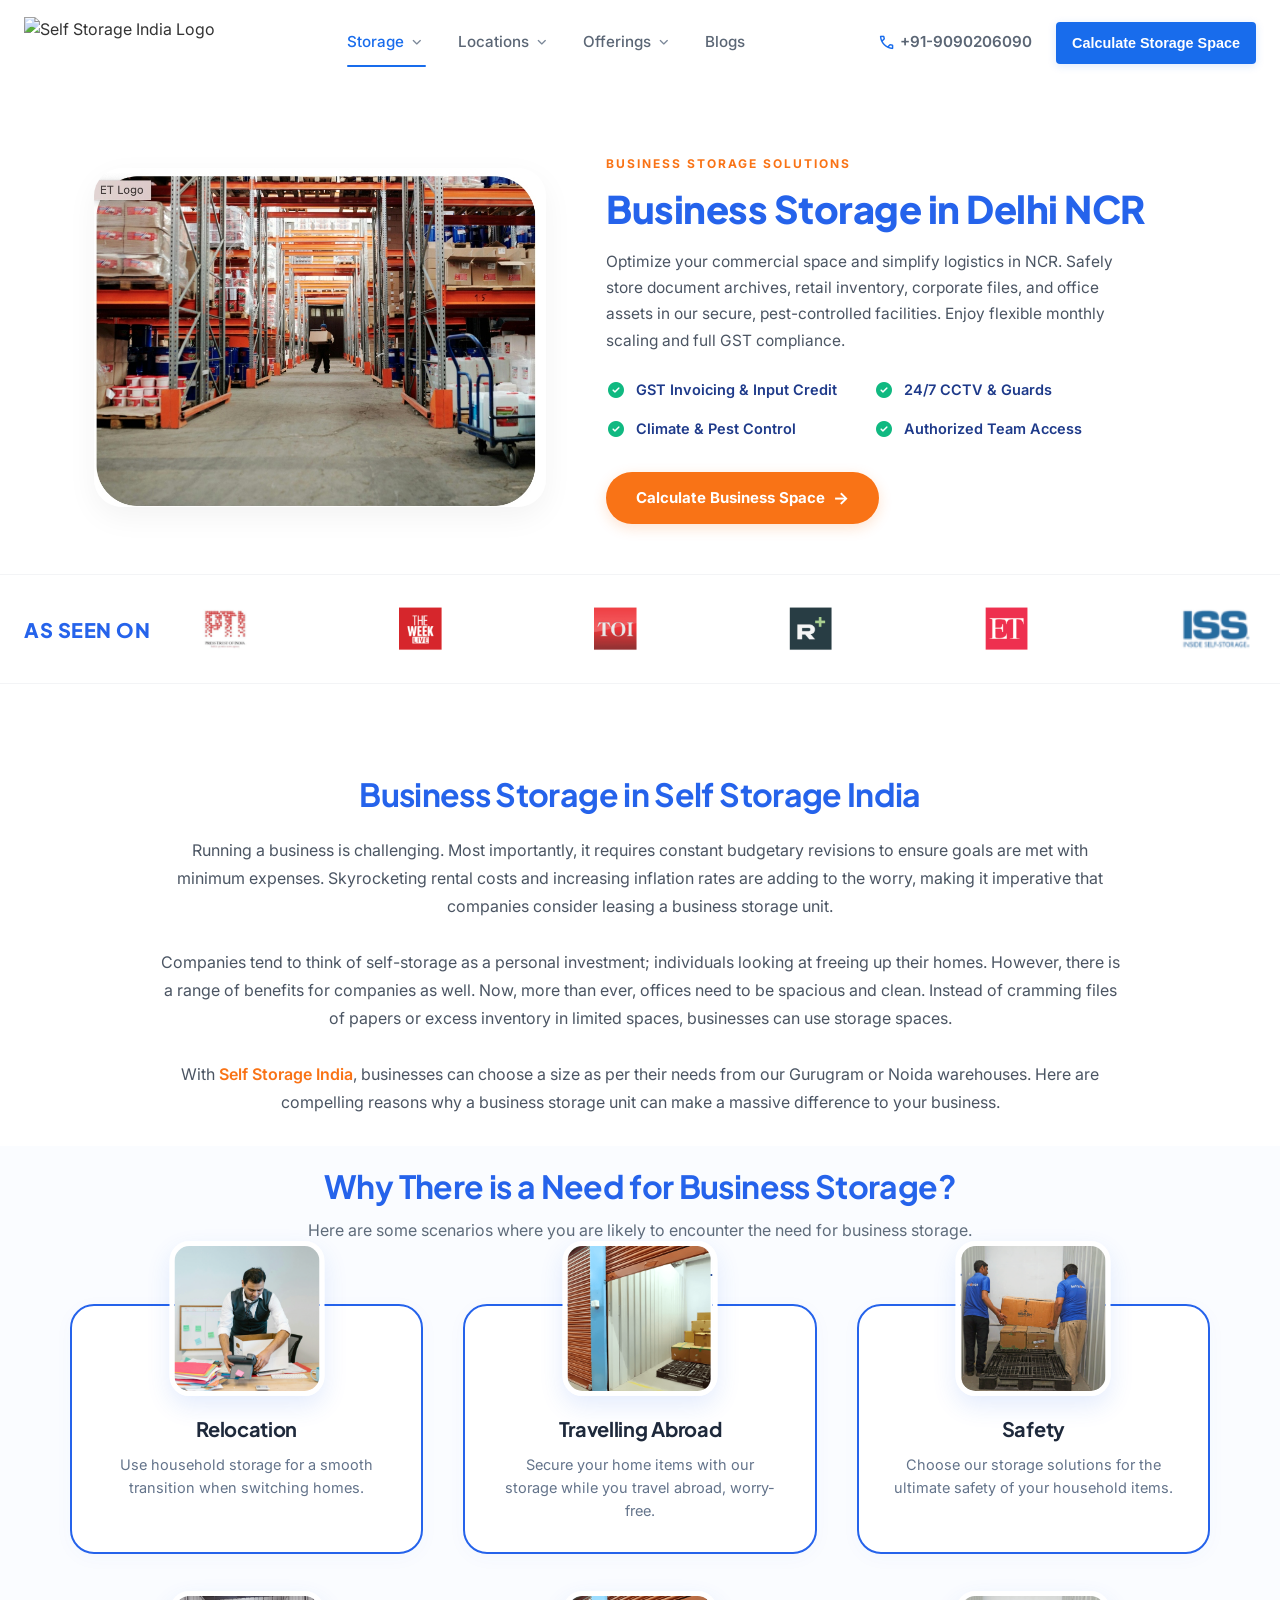
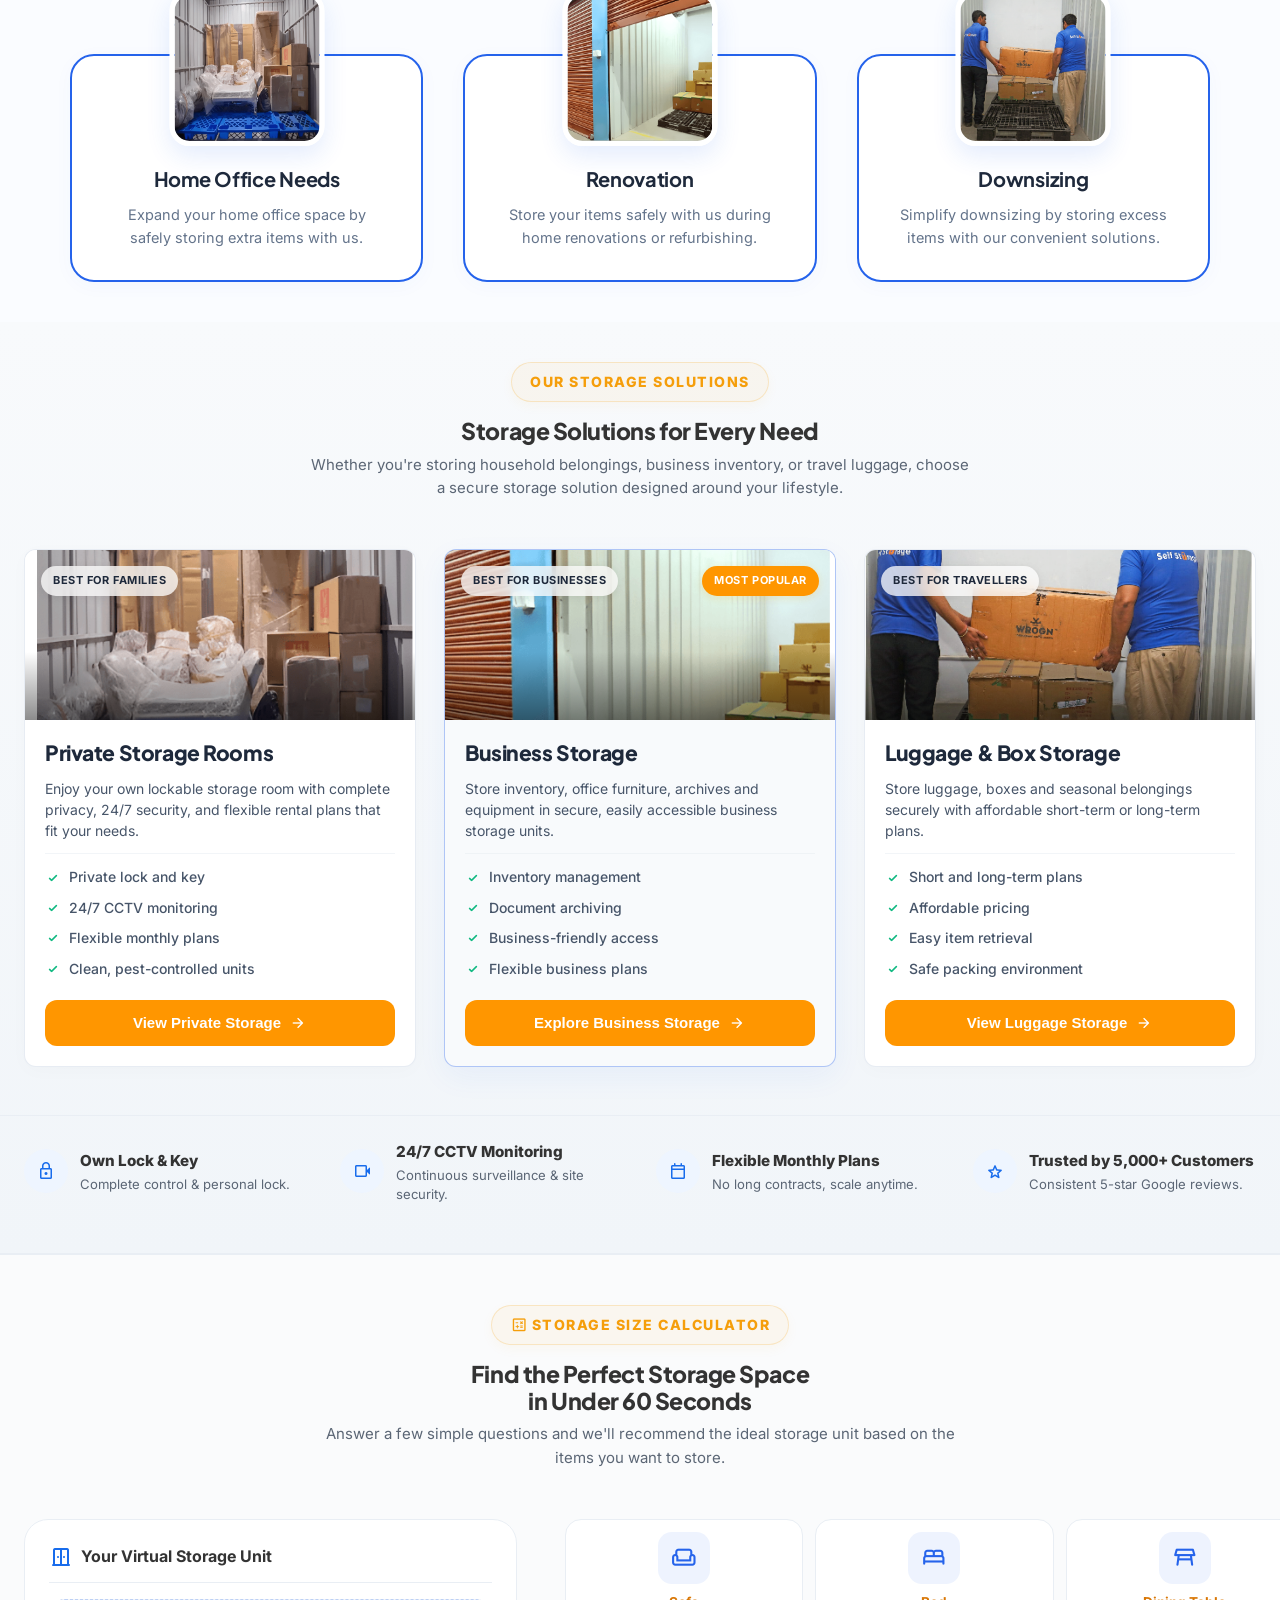
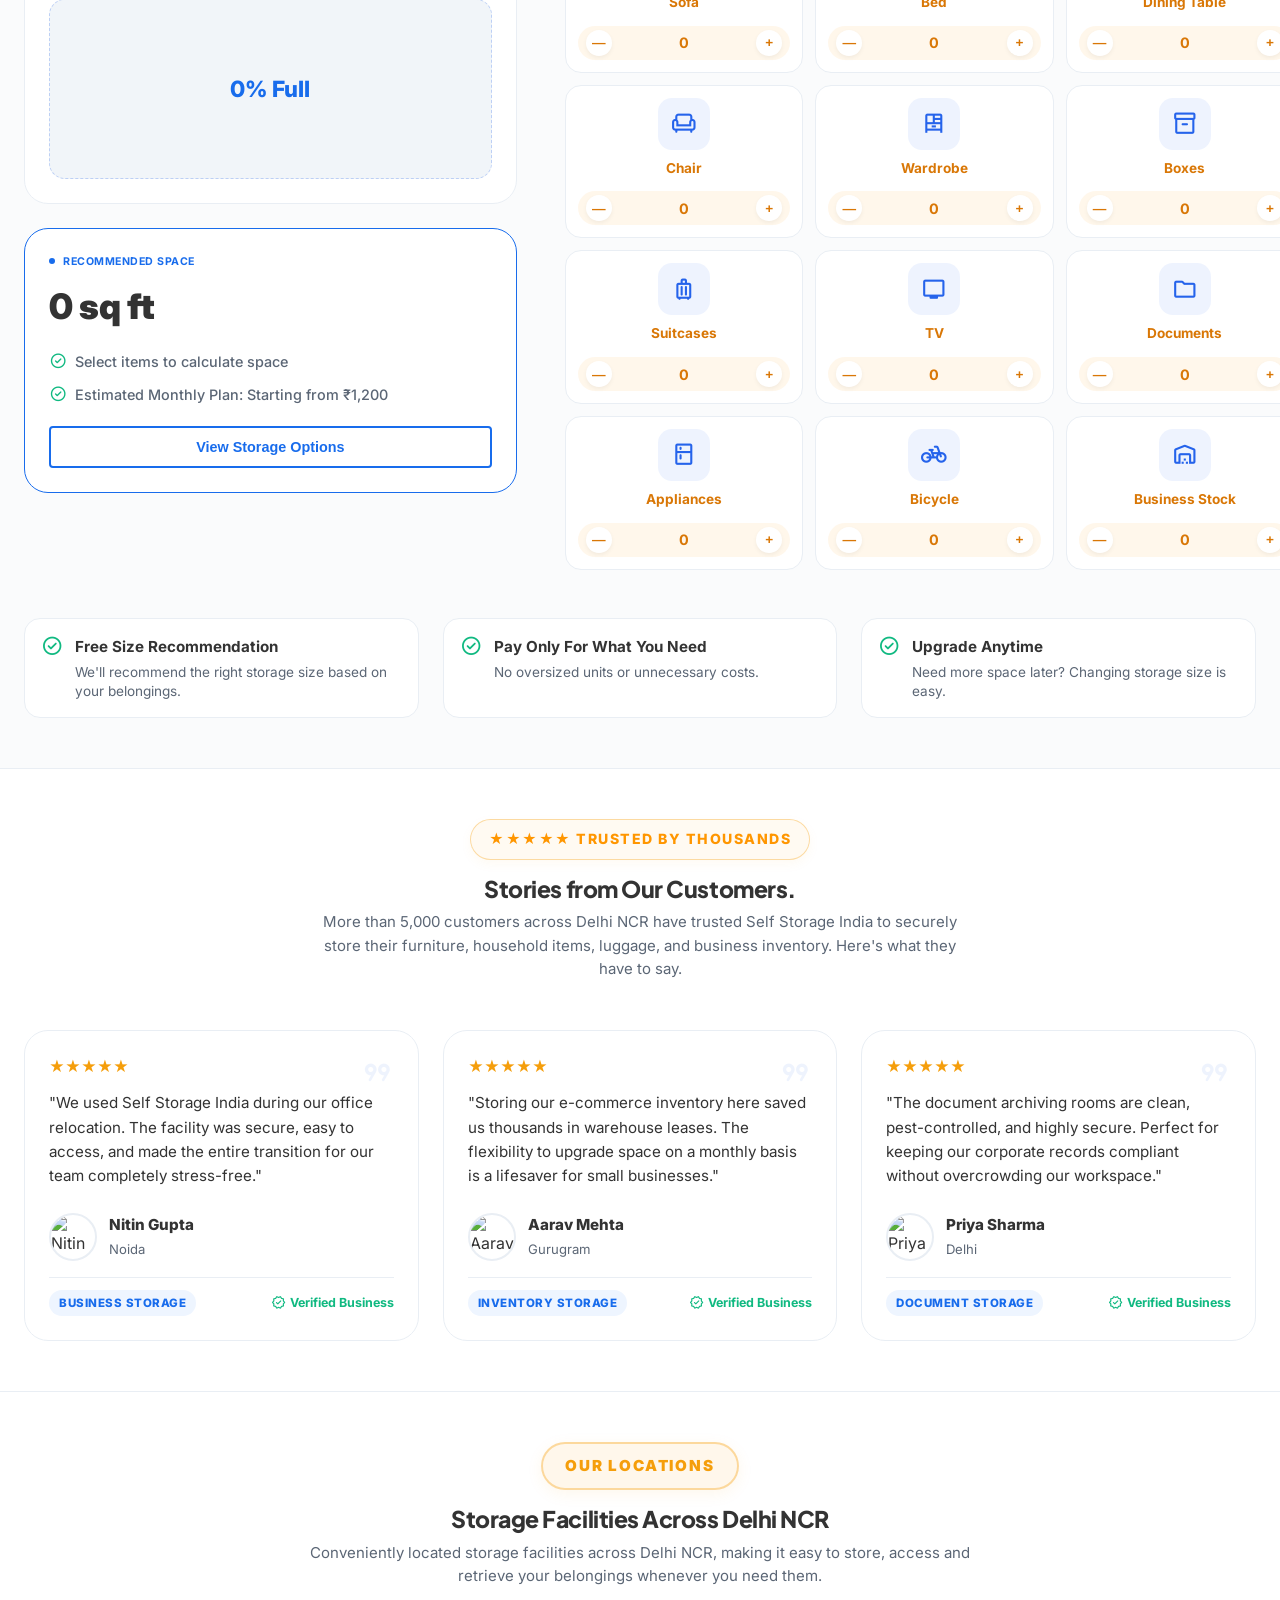
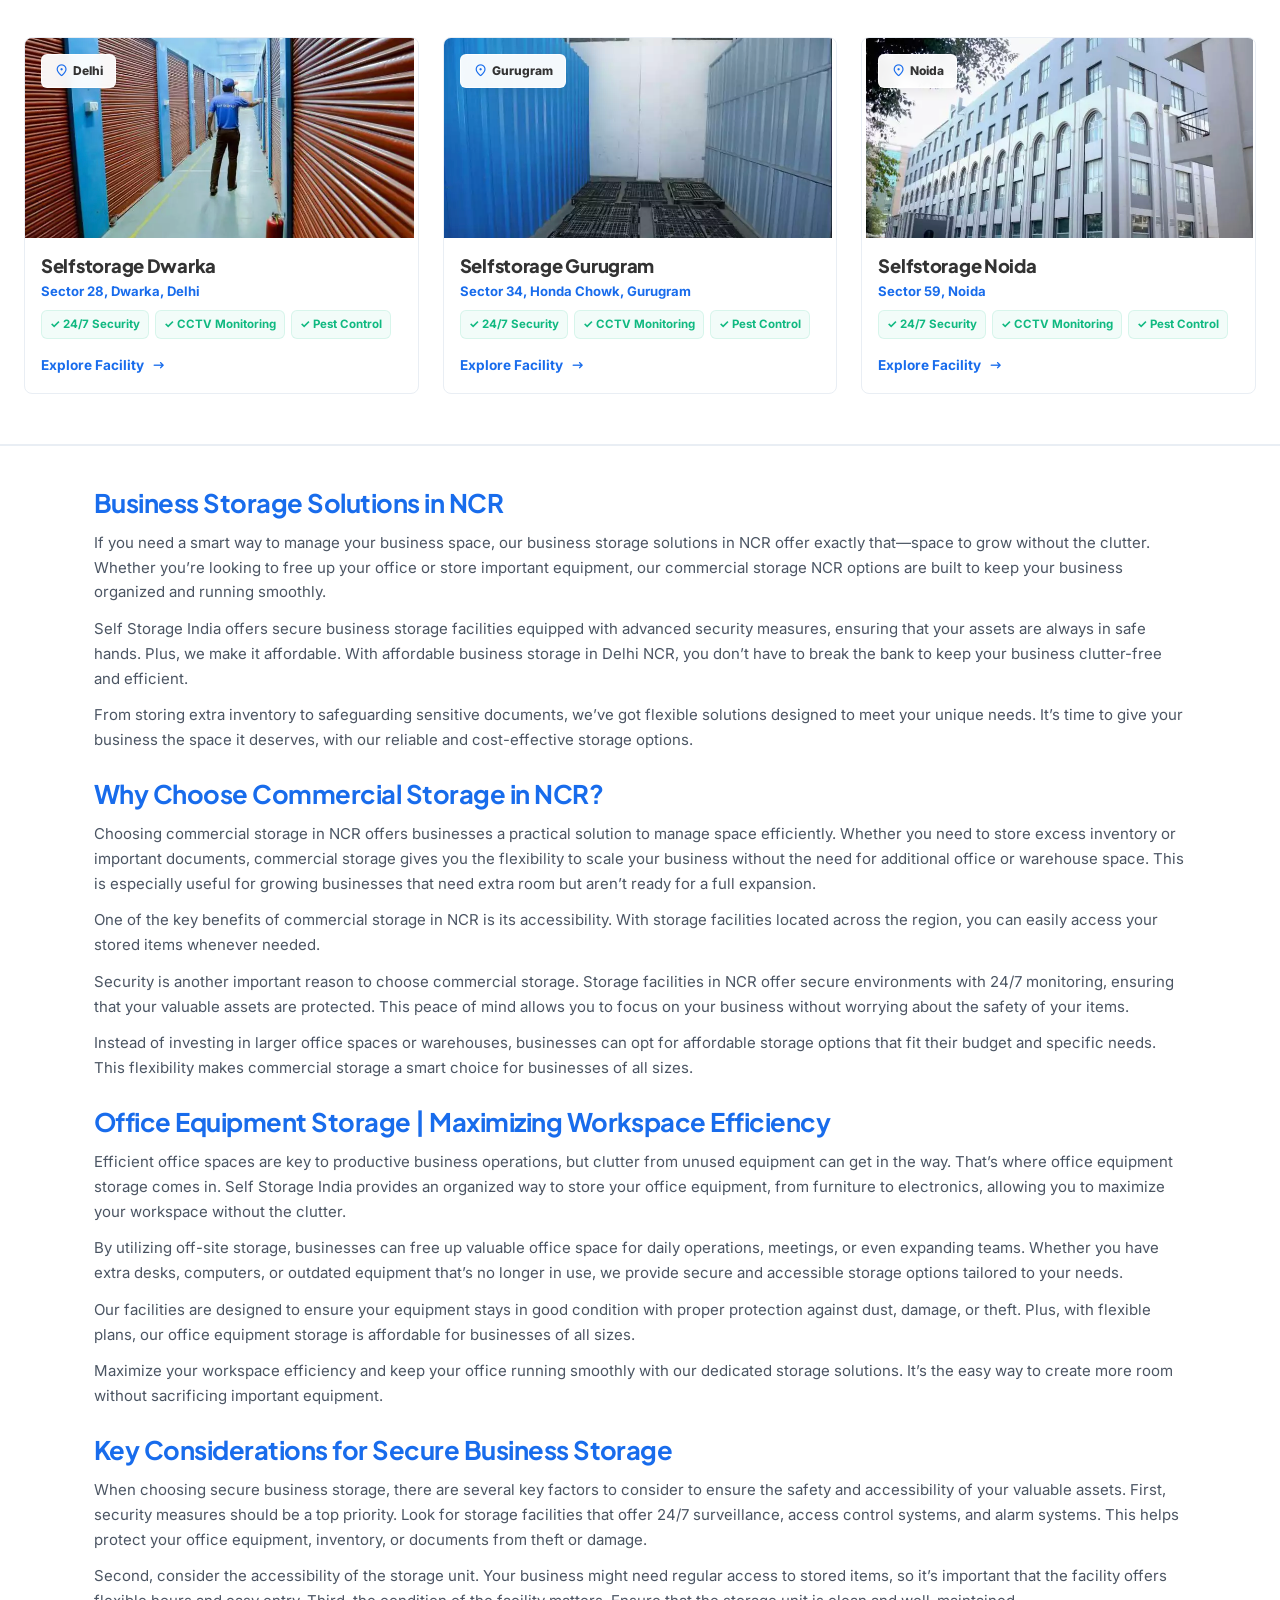
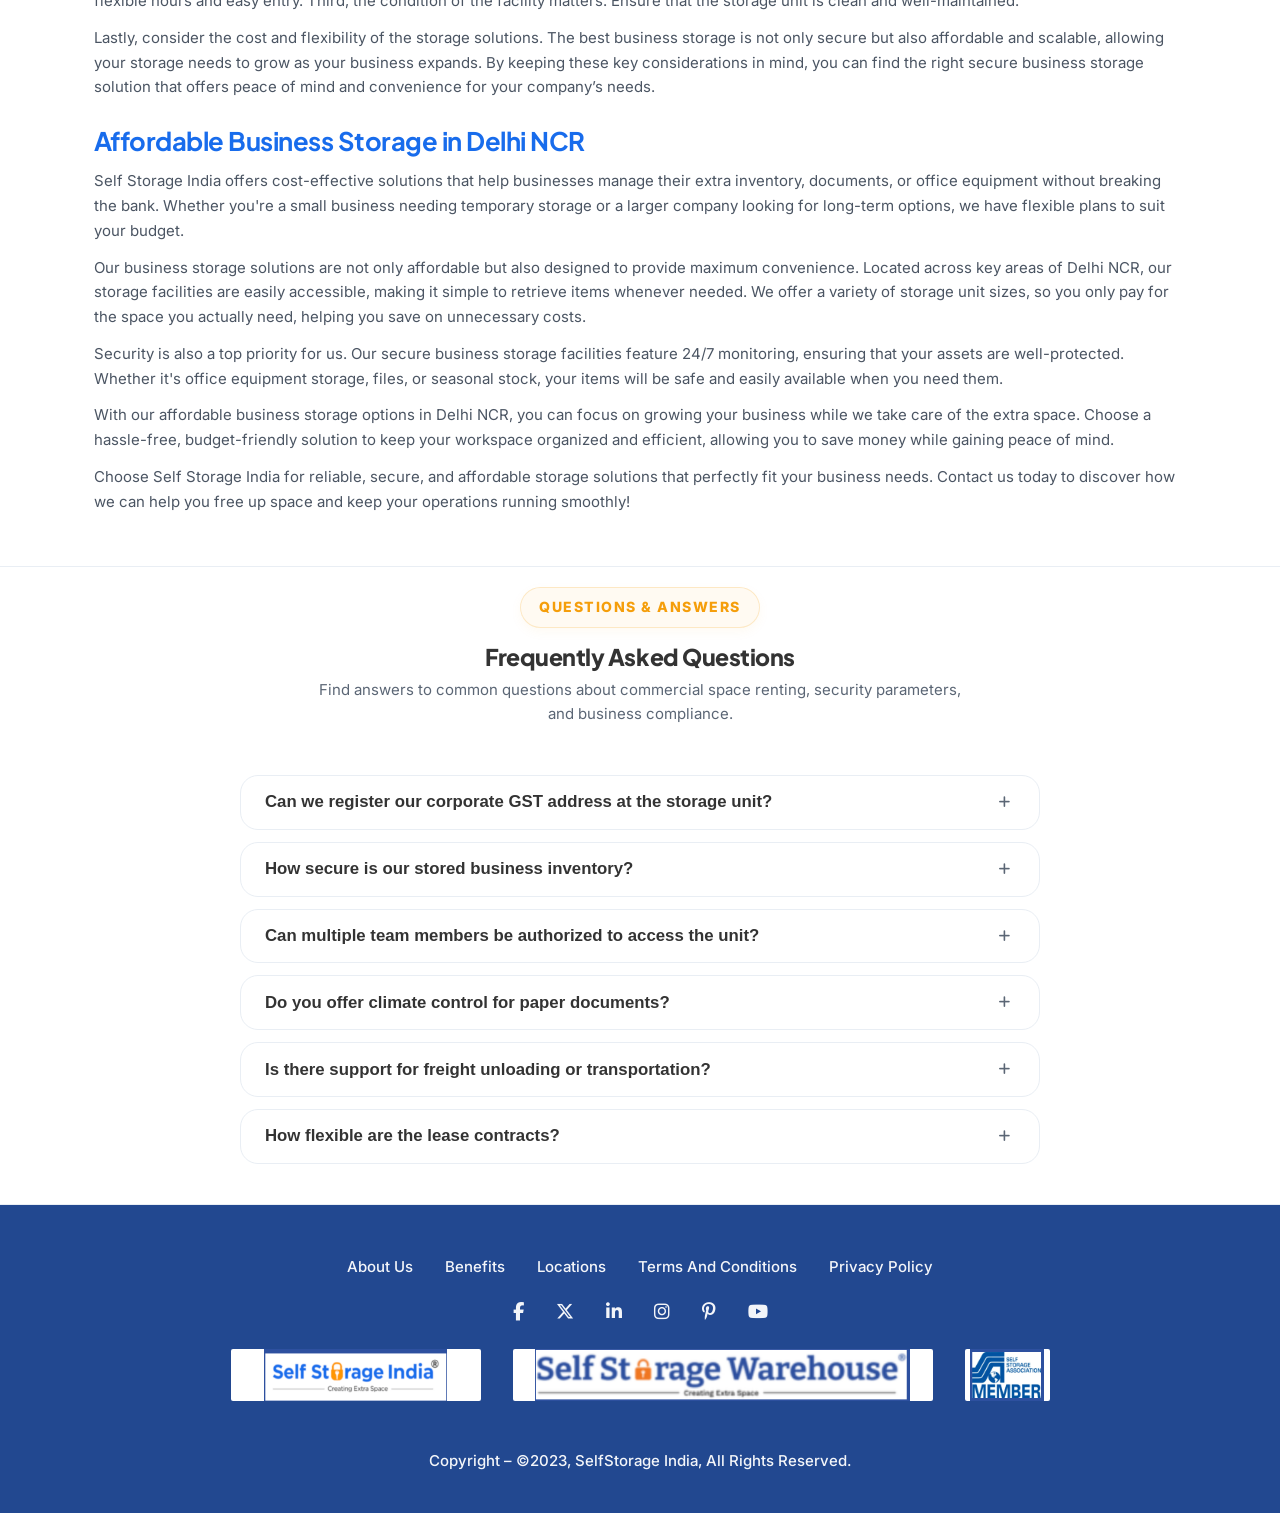
==== commit c656e3b4: "style: remove card border outline and shadow from business storage page SEO text section" ====
--- a/business-storage.html
+++ b/business-storage.html
@@ -1265,10 +1265,7 @@
                 .seo-details-section__container {
                     max-width: 1140px;
                     margin: 0 auto;
-                    padding: 40px;
-                    background-color: transparent;
-                    border: 1.5px solid var(--border);
-                    border-radius: 12px;
+                    padding: 0 24px;
                     text-align: left;
                 }
                 .seo-details-section h2 {
@@ -1311,10 +1308,7 @@
                         padding: 20px 0;
                     }
                     .seo-details-section__container {
-                        padding: 24px var(--space-xl);
-                        border-left: none;
-                        border-right: none;
-                        border-radius: 0;
+                        padding: 0 var(--space-xl);
                     }
                     .seo-details-section h2 {
                         font-size: 1.4rem;
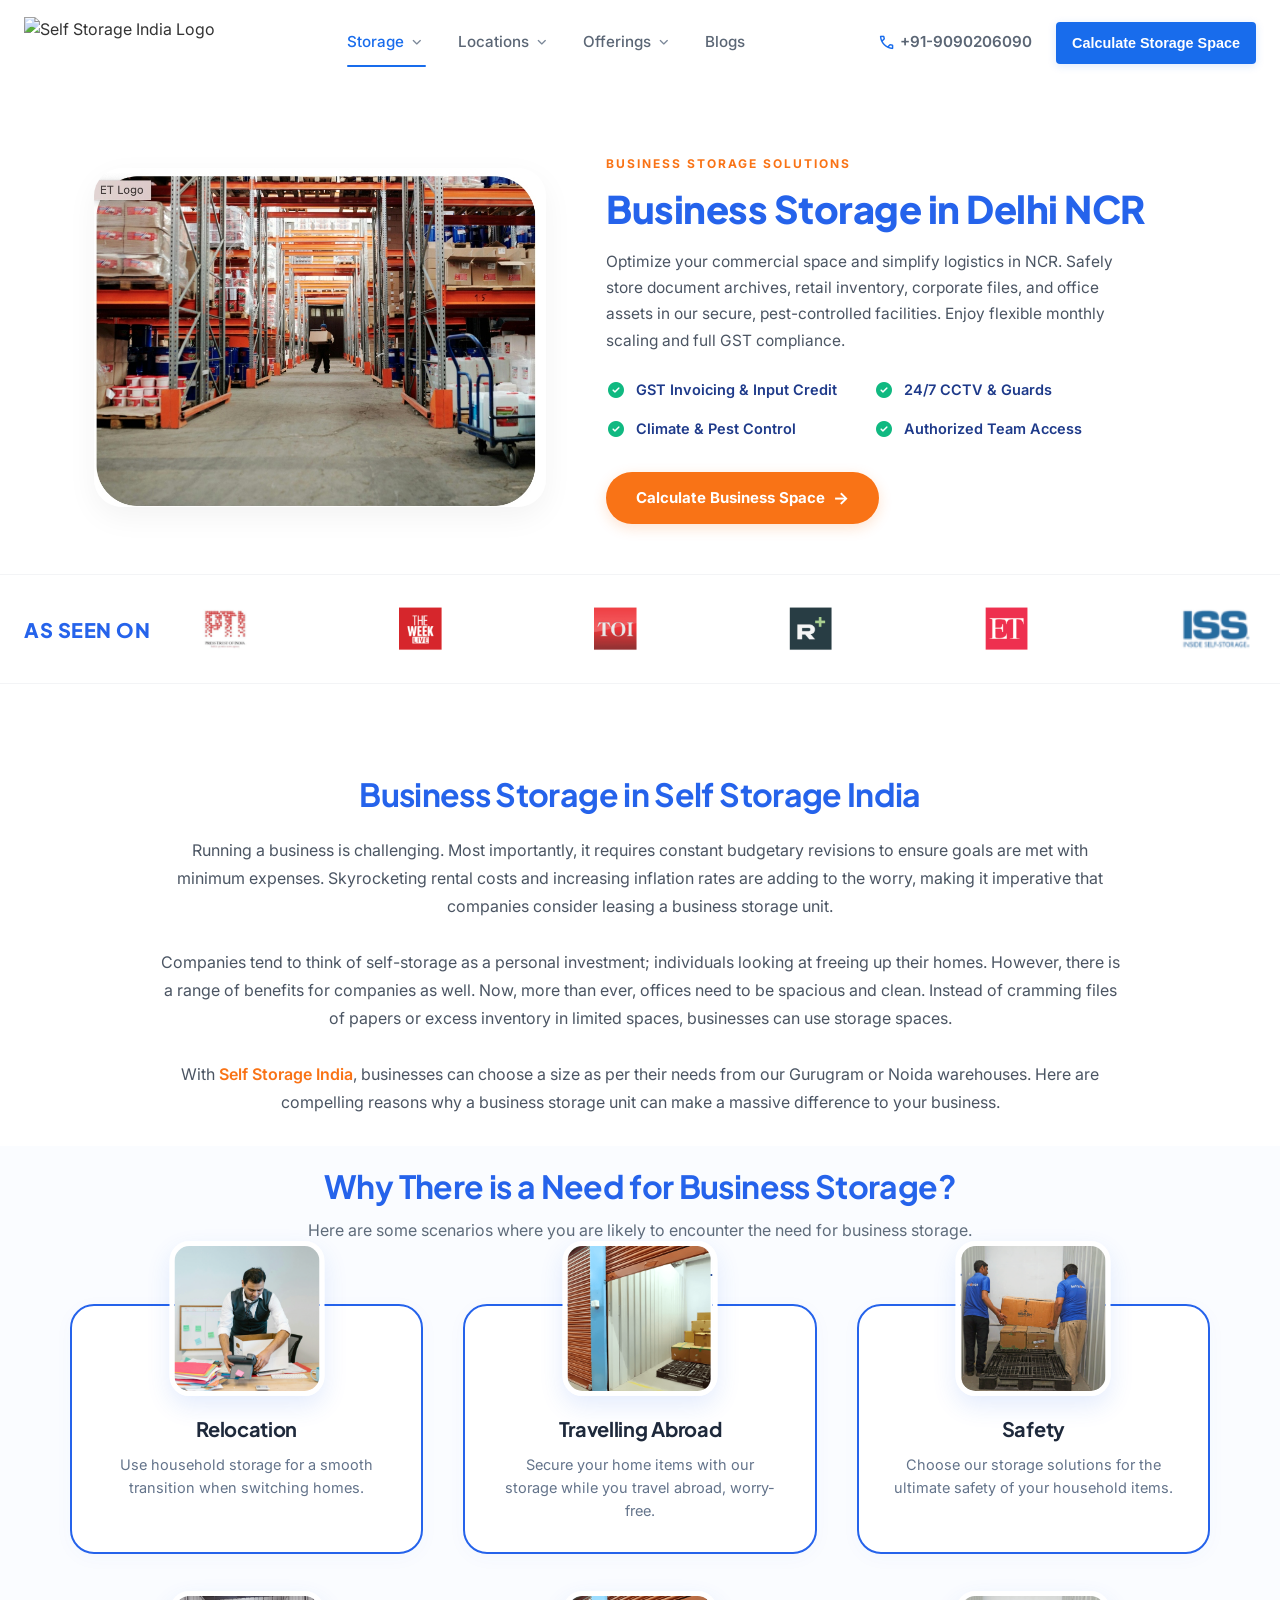
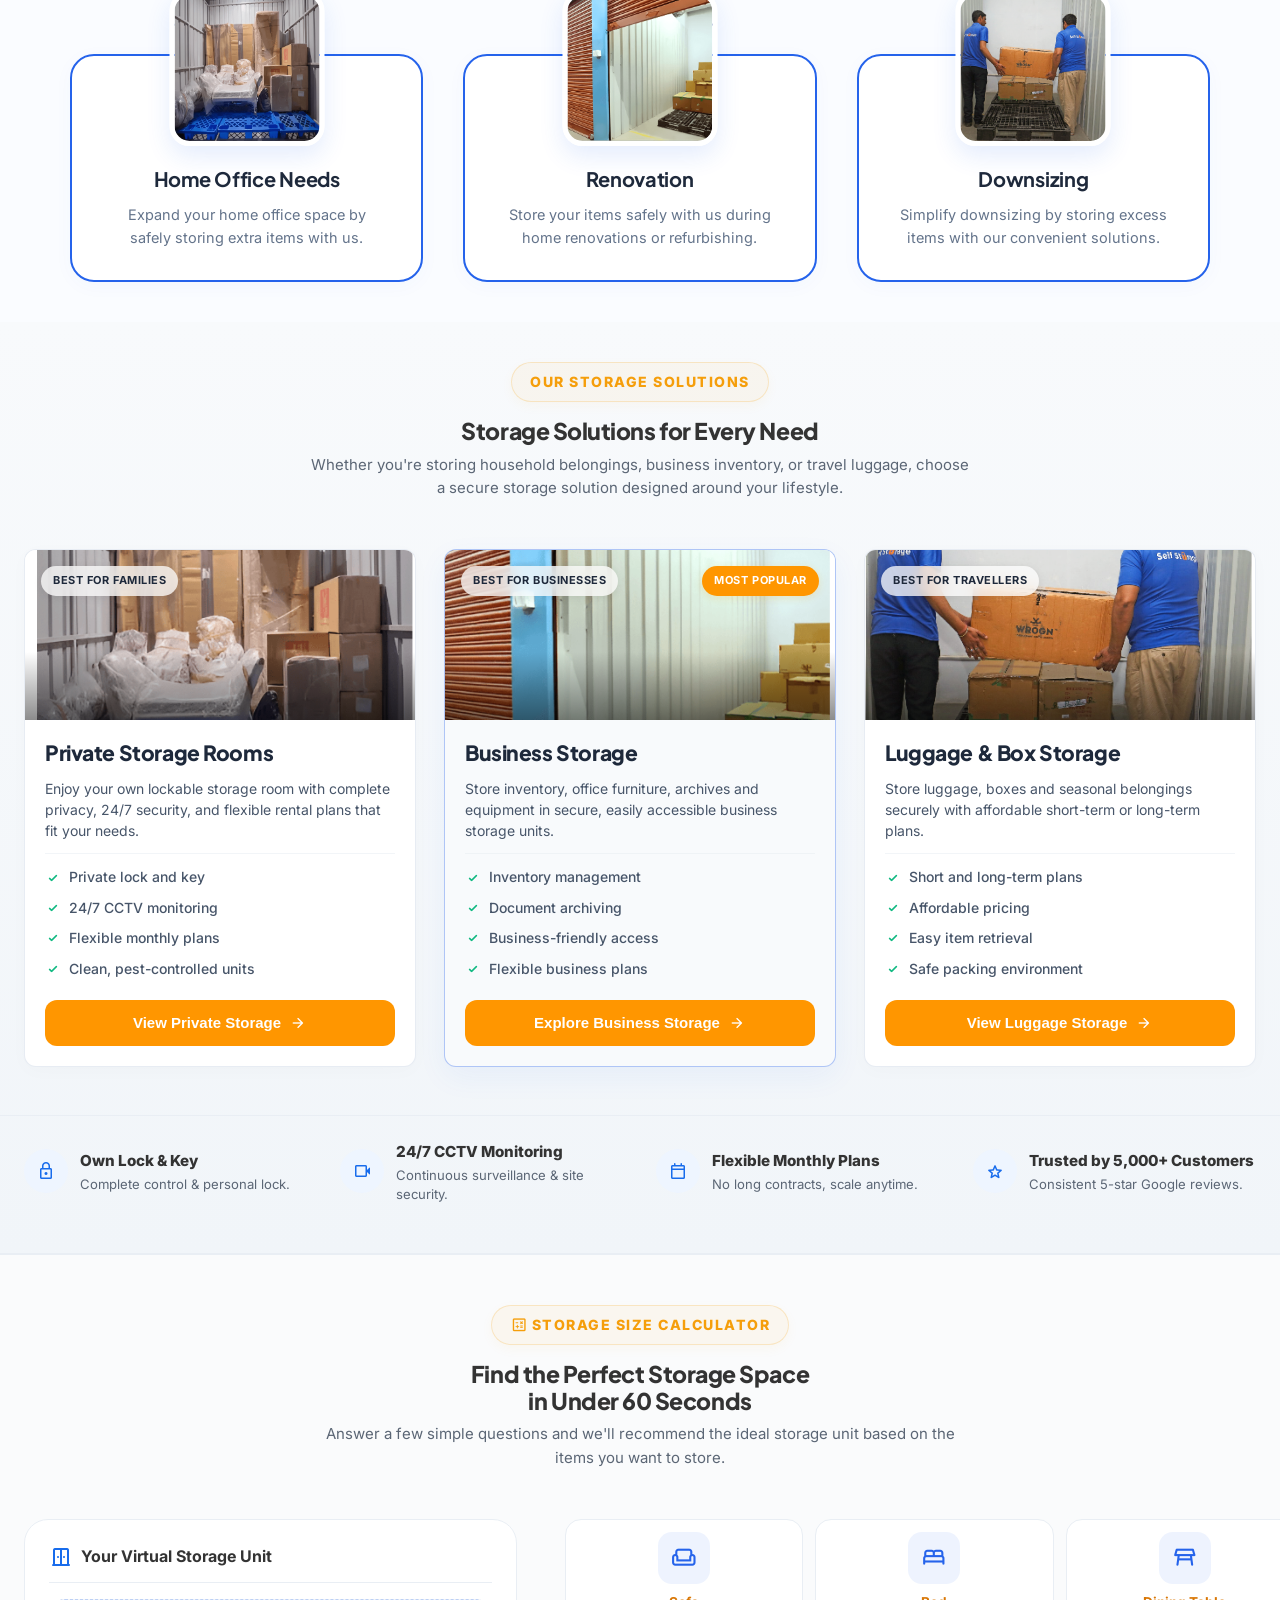
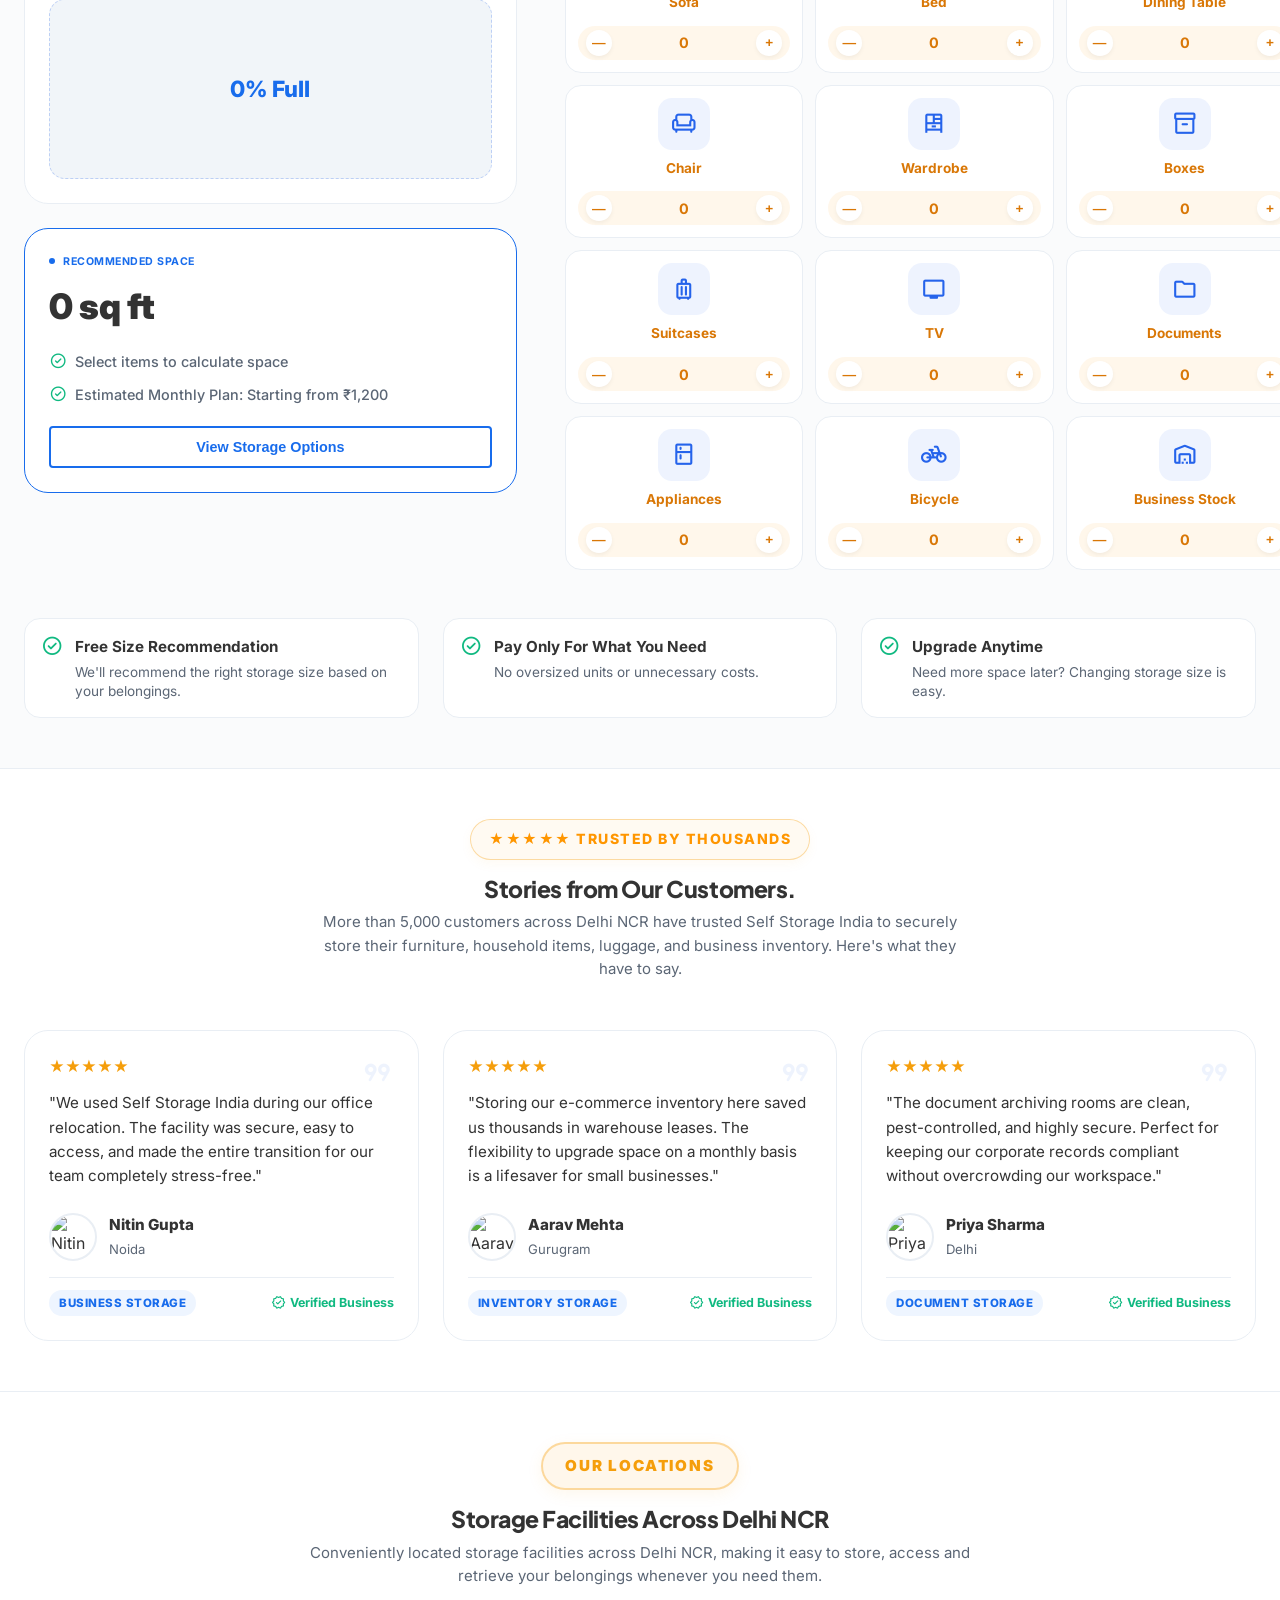
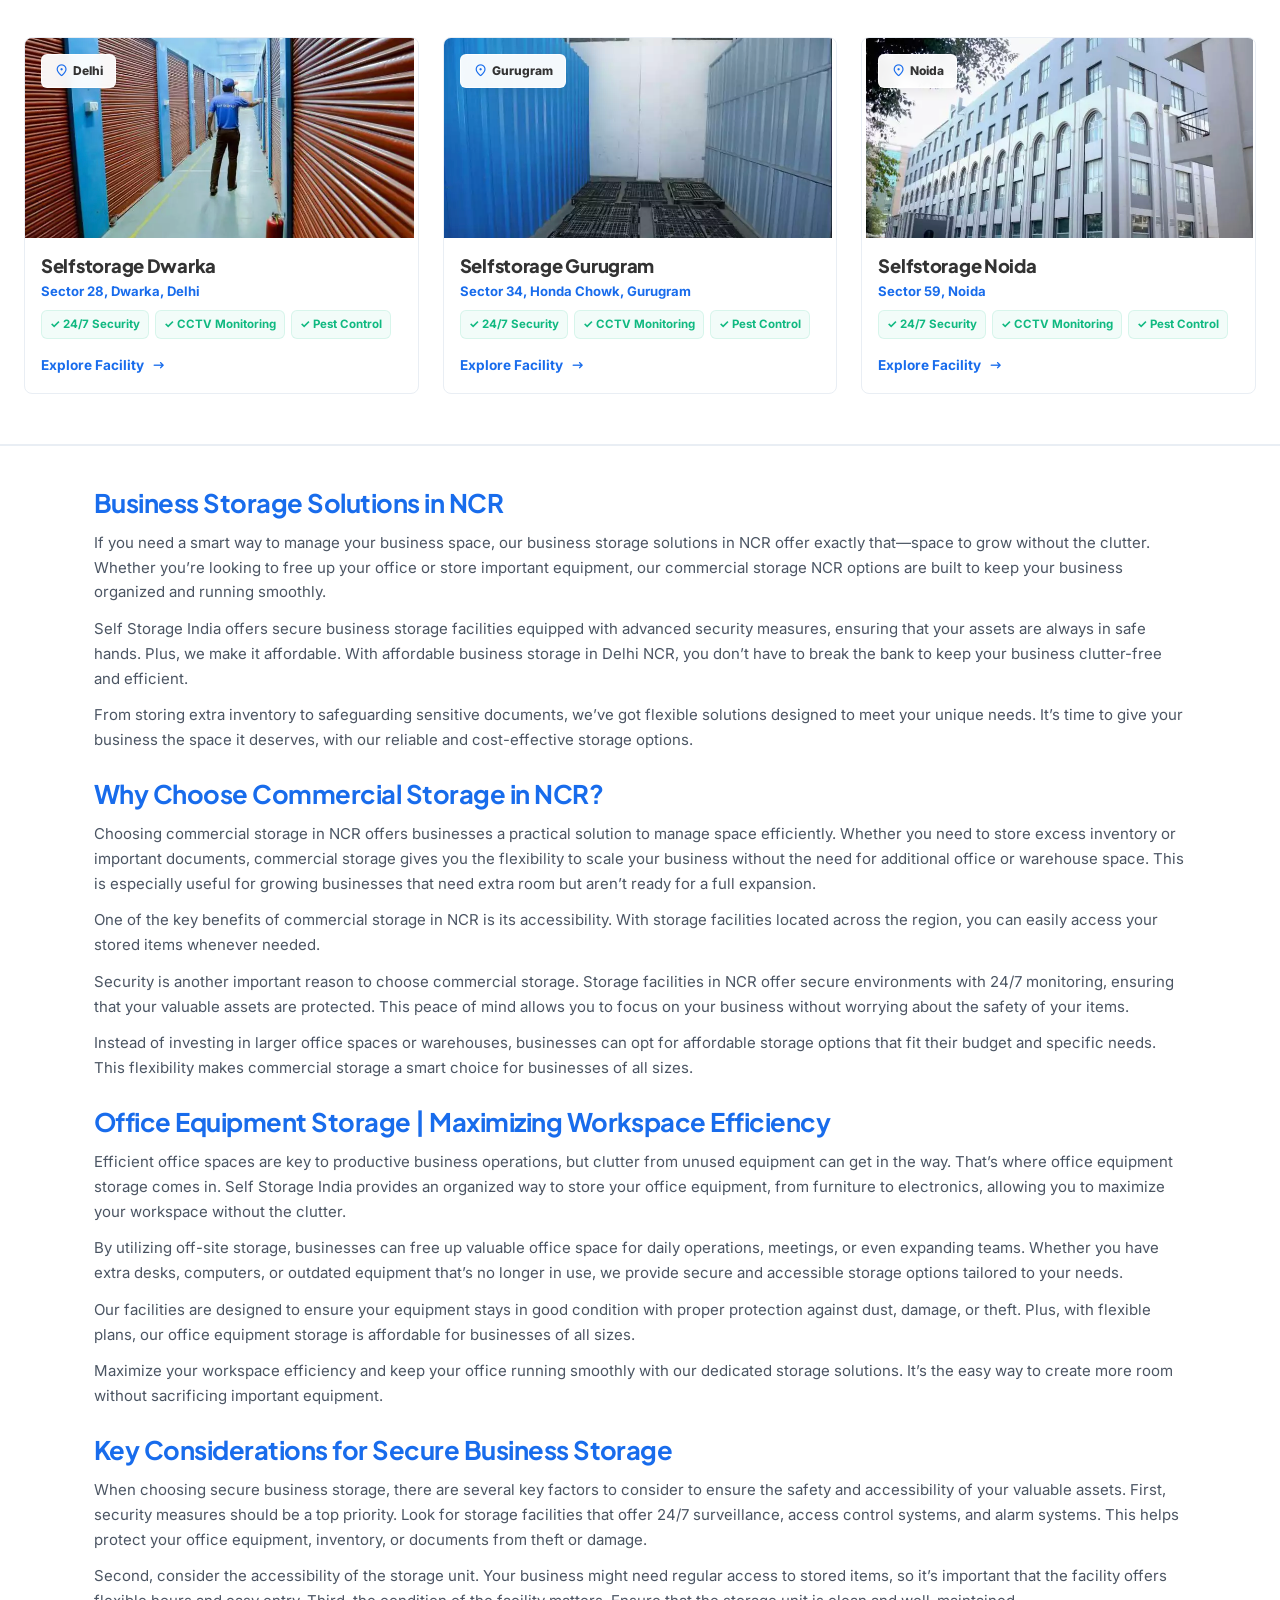
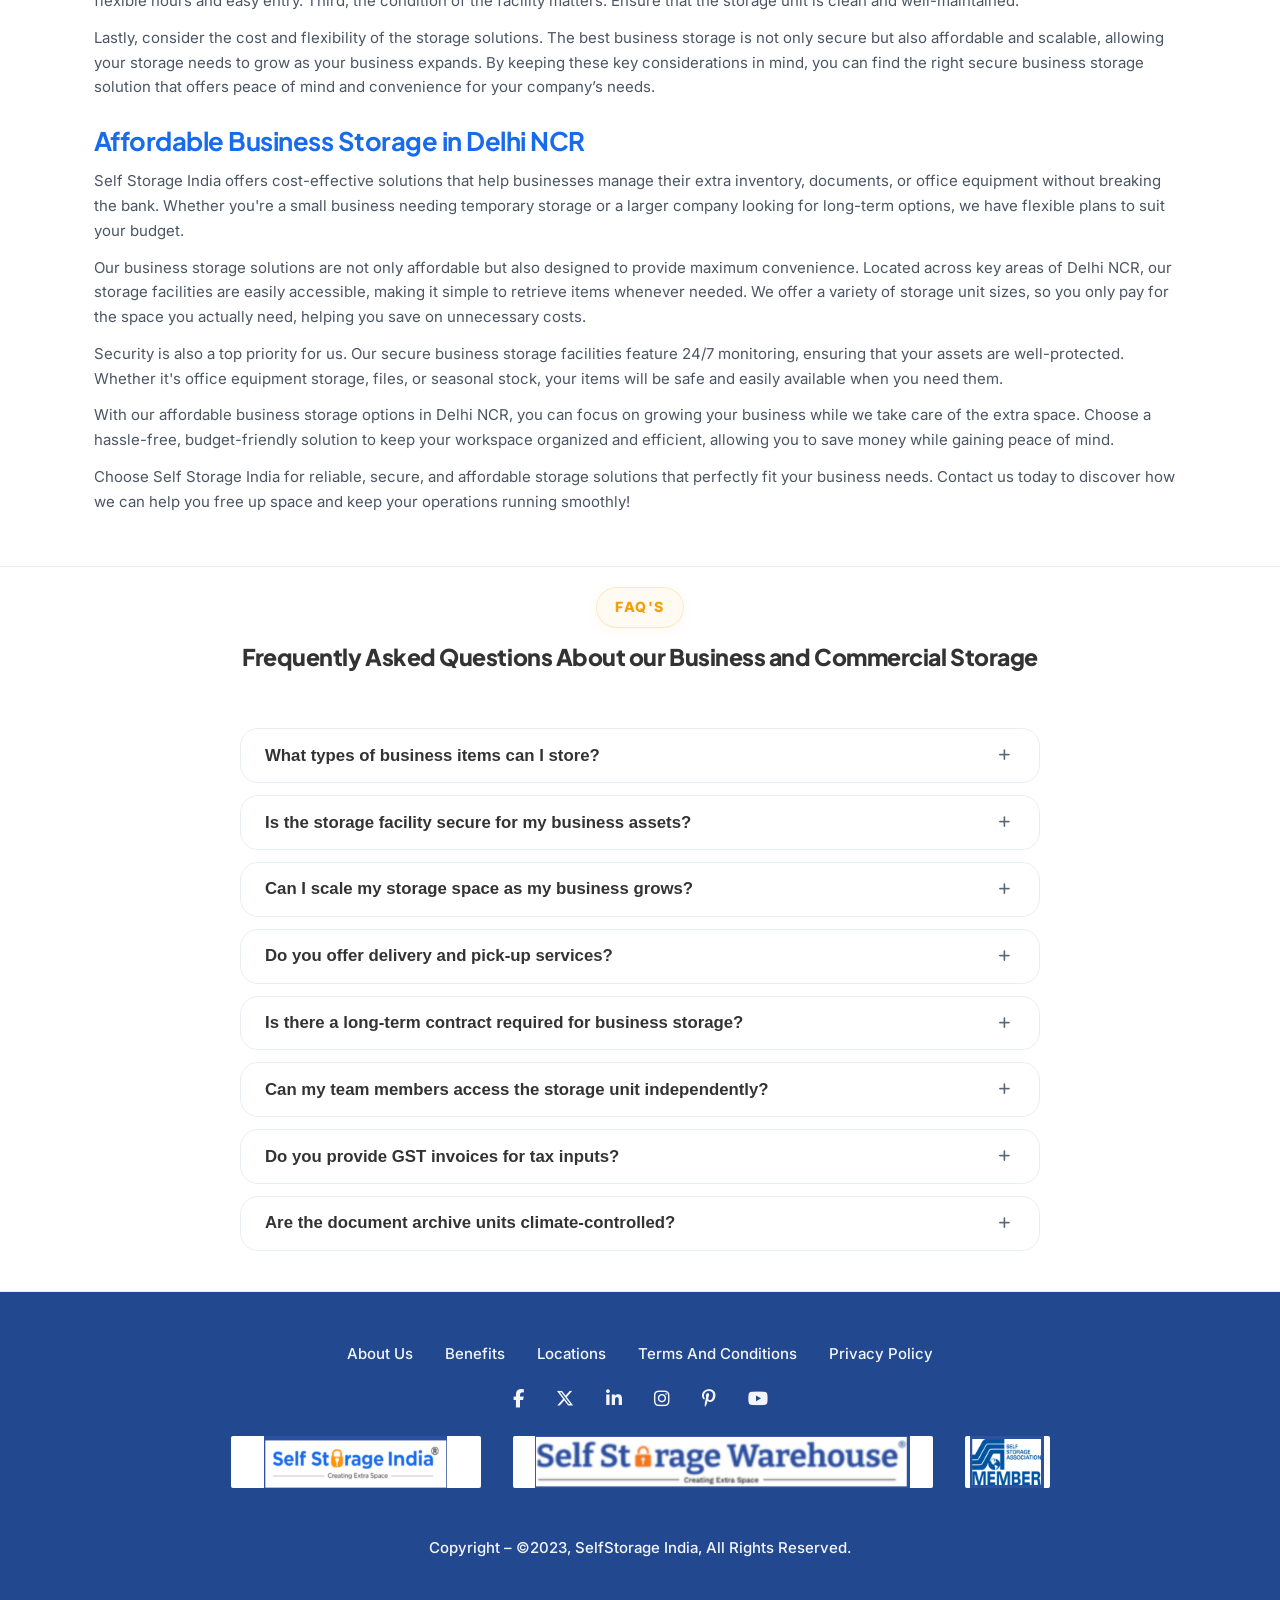
==== commit 7df238d0: "feat: replace business storage page FAQs with the 5 specific ones from screenshot and add 3 more" ====
--- a/business-storage.html
+++ b/business-storage.html
@@ -1354,9 +1354,8 @@
         <section id="faq" class="faq-section">
             <div class="container">
                 <div class="section-header-centered">
-                    <span class="calc-tag">QUESTIONS & ANSWERS</span>
-                    <h2>Frequently Asked Questions</h2>
-                    <p>Find answers to common questions about commercial space renting, security parameters, and business compliance.</p>
+                    <span class="calc-tag">FAQ'S</span>
+                    <h2>Frequently Asked Questions About our Business and Commercial Storage</h2>
                 </div>
 
                 <!-- Center Accordion Container (max-width: 800px) -->
@@ -1364,66 +1363,88 @@
                     <!-- Accordion 1 -->
                     <div class="faq-accordion-item shadow-sm">
                         <button class="faq-trigger" onclick="toggleFaq(this)">
-                            <span>Can we register our corporate GST address at the storage unit?</span>
+                            <span>What types of business items can I store?</span>
                             <span class="material-symbols-rounded accordion-arrow">add</span>
                         </button>
                         <div class="faq-content-box">
-                            <p>Our storage spaces are meant exclusively for physical inventory, documents, and equipment storage. While you cannot register a business address at the unit, we provide complete, GST-compliant invoices for all rentals so your company can easily claim Input Tax Credit (ITC).</p>
+                            <p>You can store office furniture, files, paperwork, marketing collateral, trade show displays, e-commerce stock, business equipment, and unused electronics. Perishable, toxic, or hazardous goods are strictly prohibited.</p>
                         </div>
                     </div>
 
                     <!-- Accordion 2 -->
                     <div class="faq-accordion-item shadow-sm">
                         <button class="faq-trigger" onclick="toggleFaq(this)">
-                            <span>How secure is our stored business inventory?</span>
+                            <span>Is the storage facility secure for my business assets?</span>
                             <span class="material-symbols-rounded accordion-arrow">add</span>
                         </button>
                         <div class="faq-content-box">
-                            <p>We implement strict security measures, including 24/7 CCTV monitoring, biometric access checkpoints, fire alarm networks, pest control, and round-the-clock physical security guards. You place your own lock and key on the unit, ensuring exclusive access to your inventory.</p>
+                            <p>Yes, we provide 24/7 security with CCTV surveillance, gated biometric entries, pest-controlled facilities, and fire safety systems, ensuring complete security for your valuable commercial items.</p>
                         </div>
                     </div>
 
                     <!-- Accordion 3 -->
                     <div class="faq-accordion-item shadow-sm">
                         <button class="faq-trigger" onclick="toggleFaq(this)">
-                            <span>Can multiple team members be authorized to access the unit?</span>
+                            <span>Can I scale my storage space as my business grows?</span>
                             <span class="material-symbols-rounded accordion-arrow">add</span>
                         </button>
                         <div class="faq-content-box">
-                            <p>Yes. You can nominate and authorize specific employees or delivery staff from your team to access the storage facility. They will need to complete security check-ins at our reception to access the unit.</p>
+                            <p>Absolutely. You can easily upgrade to a larger unit or downscale to a smaller space depending on your stock volume, seasons, or workflow without any hassle.</p>
                         </div>
                     </div>
 
                     <!-- Accordion 4 -->
                     <div class="faq-accordion-item shadow-sm">
                         <button class="faq-trigger" onclick="toggleFaq(this)">
-                            <span>Do you offer climate control for paper documents?</span>
+                            <span>Do you offer delivery and pick-up services?</span>
                             <span class="material-symbols-rounded accordion-arrow">add</span>
                         </button>
                         <div class="faq-content-box">
-                            <p>Yes. We have climate-managed storage rooms designed to maintain dry, temperature-regulated environments. This protects corporate paper archives, books, and delicate office IT hardware from humidity, dampness, or deterioration.</p>
+                            <p>Yes, we provide door-to-door packing, pickup, and delivery services across Delhi NCR, making stock transport to our facilities fully seamless.</p>
                         </div>
                     </div>
 
                     <!-- Accordion 5 -->
                     <div class="faq-accordion-item shadow-sm">
                         <button class="faq-trigger" onclick="toggleFaq(this)">
-                            <span>Is there support for freight unloading or transportation?</span>
+                            <span>Is there a long-term contract required for business storage?</span>
                             <span class="material-symbols-rounded accordion-arrow">add</span>
                         </button>
                         <div class="faq-content-box">
-                            <p>Yes. All of our facilities are equipped with cargo lifts, transport pallets, and loading ramps. We also have partnerships with trusted logistics companies in NCR to assist with cargo packing, pickup, and moving.</p>
+                            <p>No. We offer flexible monthly plans that do not tie you down to long-term commercial lease agreements or lock-in periods.</p>
                         </div>
                     </div>
 
                     <!-- Accordion 6 -->
                     <div class="faq-accordion-item shadow-sm">
                         <button class="faq-trigger" onclick="toggleFaq(this)">
-                            <span>How flexible are the lease contracts?</span>
+                            <span>Can my team members access the storage unit independently?</span>
                             <span class="material-symbols-rounded accordion-arrow">add</span>
                         </button>
                         <div class="faq-content-box">
-                            <p>We offer highly flexible monthly rental contracts. There is no long-term lease commitment, allowing you to upgrade, downgrade, or close your unit as retail seasons change.</p>
+                            <p>Yes, you can authorize specific employees or logistics partners to access your unit, and manage security authorizations directly with our facility reception.</p>
+                        </div>
+                    </div>
+
+                    <!-- Accordion 7 -->
+                    <div class="faq-accordion-item shadow-sm">
+                        <button class="faq-trigger" onclick="toggleFaq(this)">
+                            <span>Do you provide GST invoices for tax inputs?</span>
+                            <span class="material-symbols-rounded accordion-arrow">add</span>
+                        </button>
+                        <div class="faq-content-box">
+                            <p>Yes, all storage rents are billed with standard GST-compliant tax invoices, allowing you to easily claim Input Tax Credit (ITC) for business operational expenses.</p>
+                        </div>
+                    </div>
+
+                    <!-- Accordion 8 -->
+                    <div class="faq-accordion-item shadow-sm">
+                        <button class="faq-trigger" onclick="toggleFaq(this)">
+                            <span>Are the document archive units climate-controlled?</span>
+                            <span class="material-symbols-rounded accordion-arrow">add</span>
+                        </button>
+                        <div class="faq-content-box">
+                            <p>Yes, we offer climate-managed units that protect sensitive documents, files, records, and IT servers from humidity, moisture, and extreme temperature variations.</p>
                         </div>
                     </div>
                 </div>
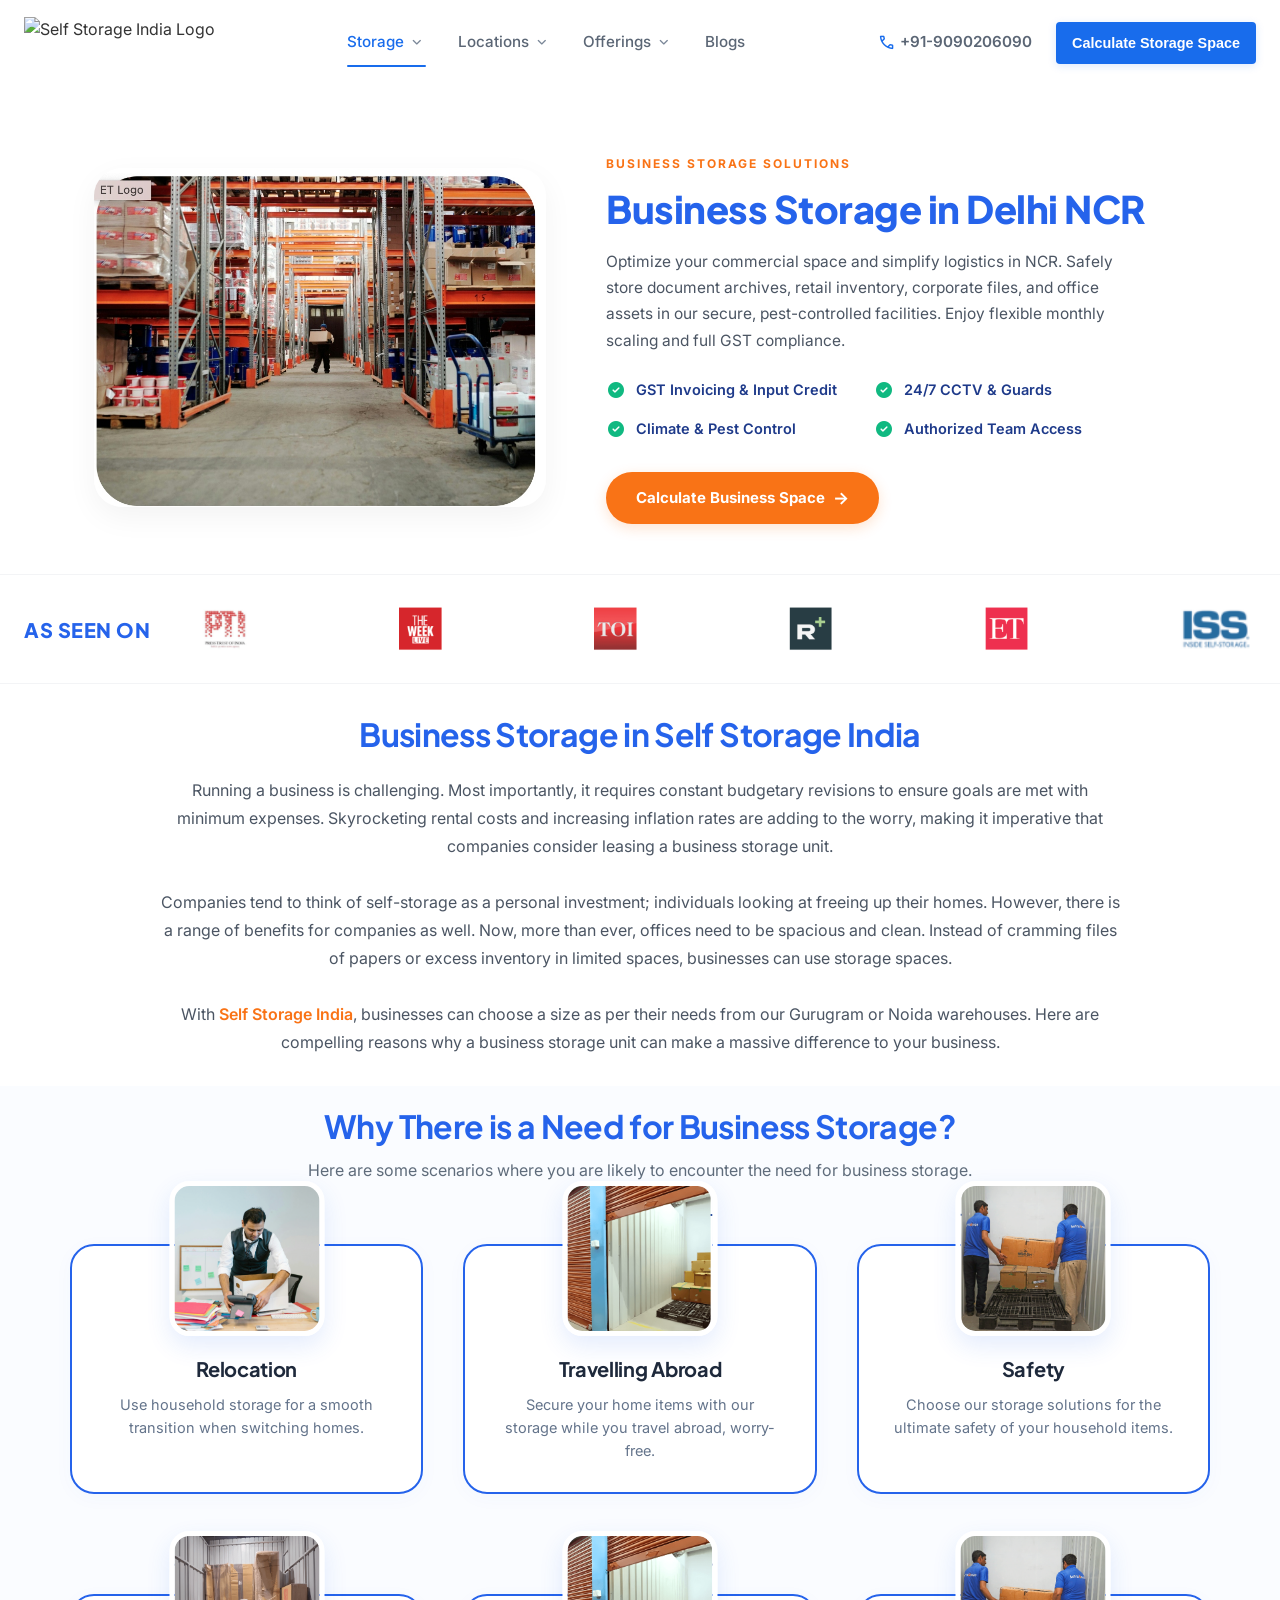
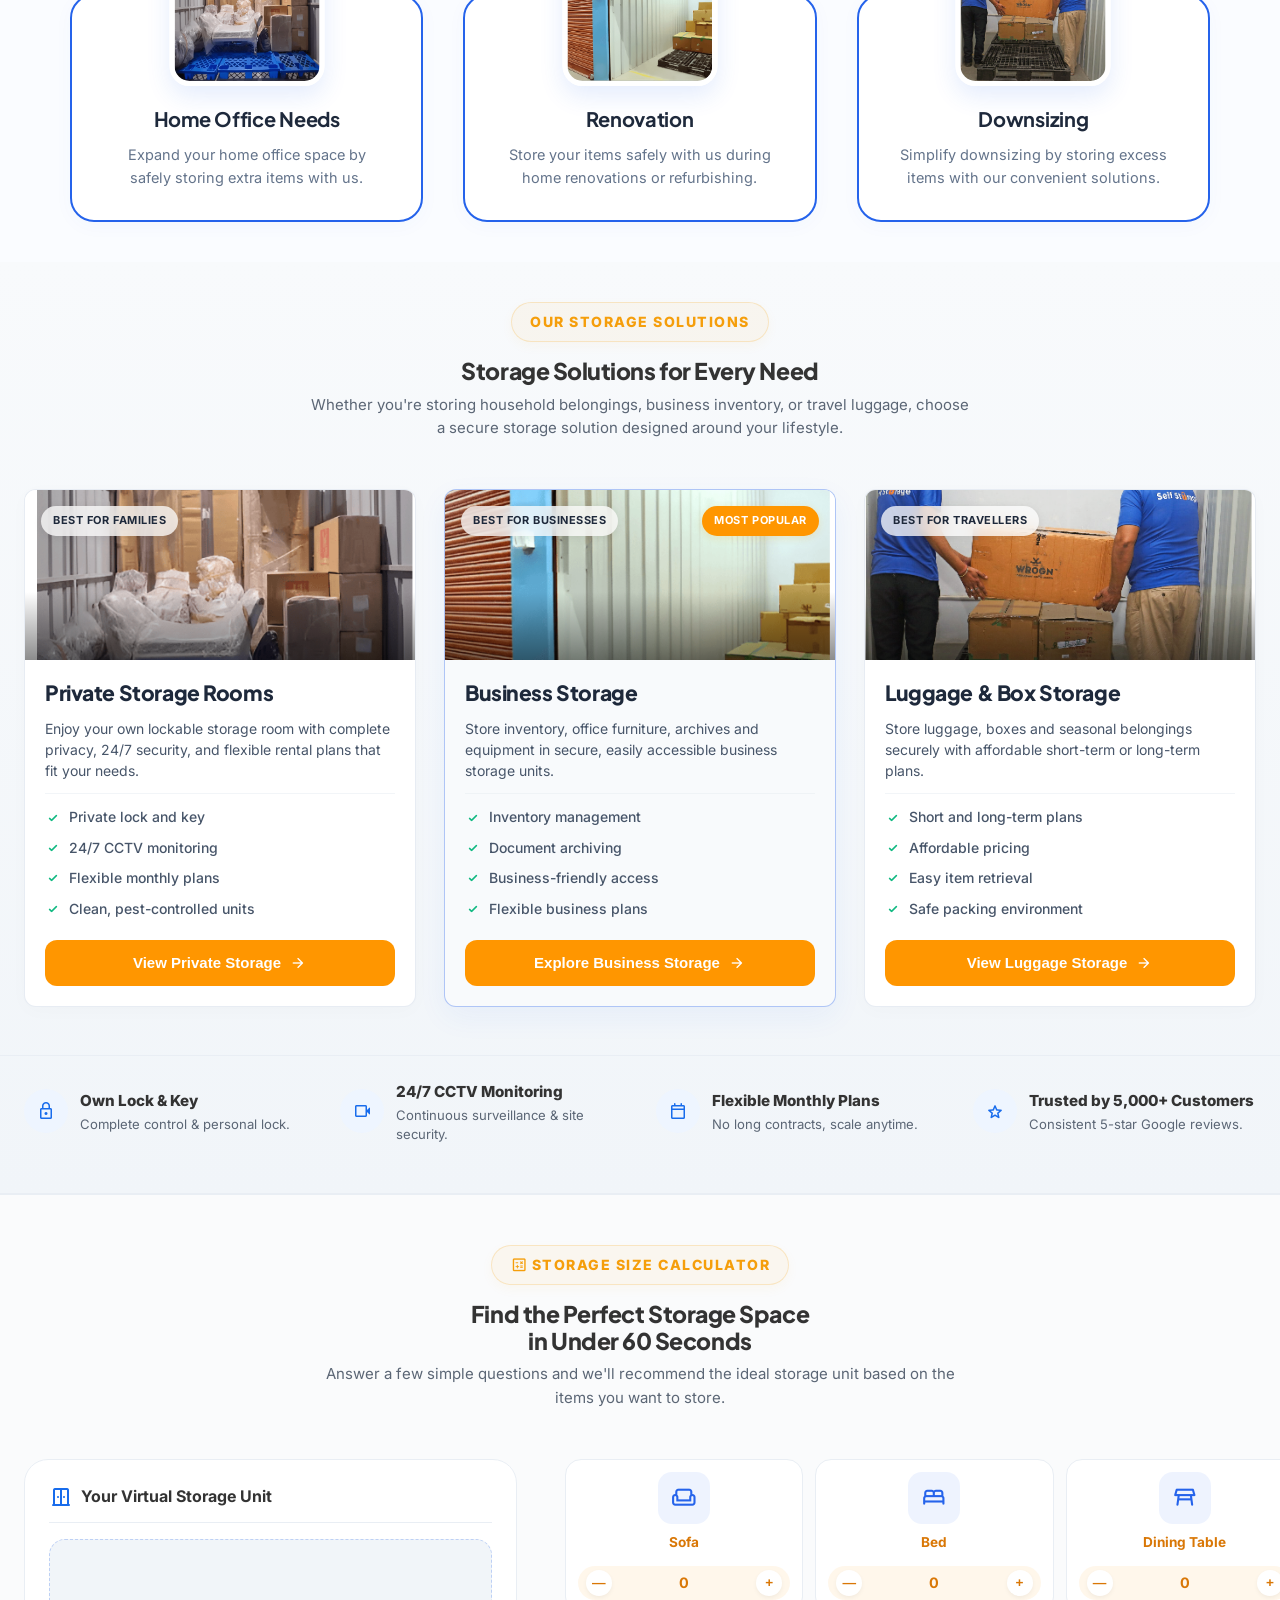
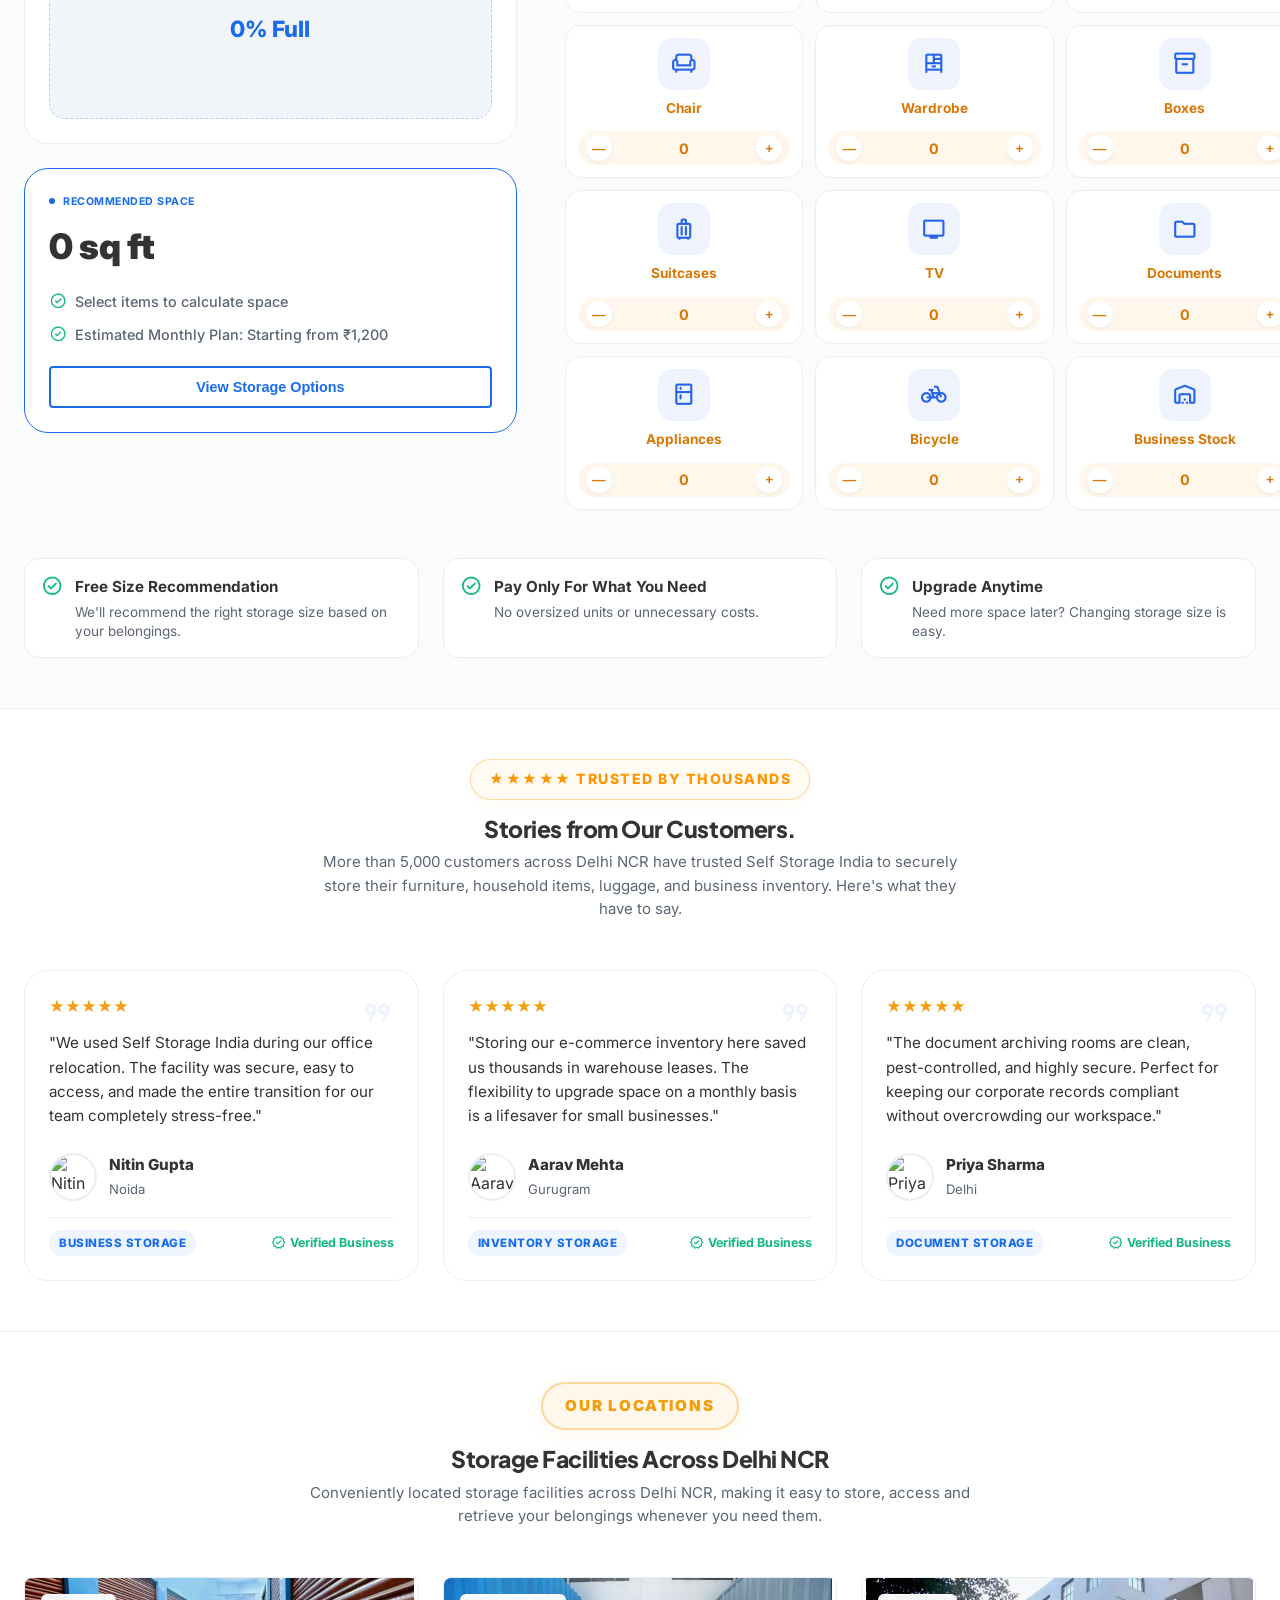
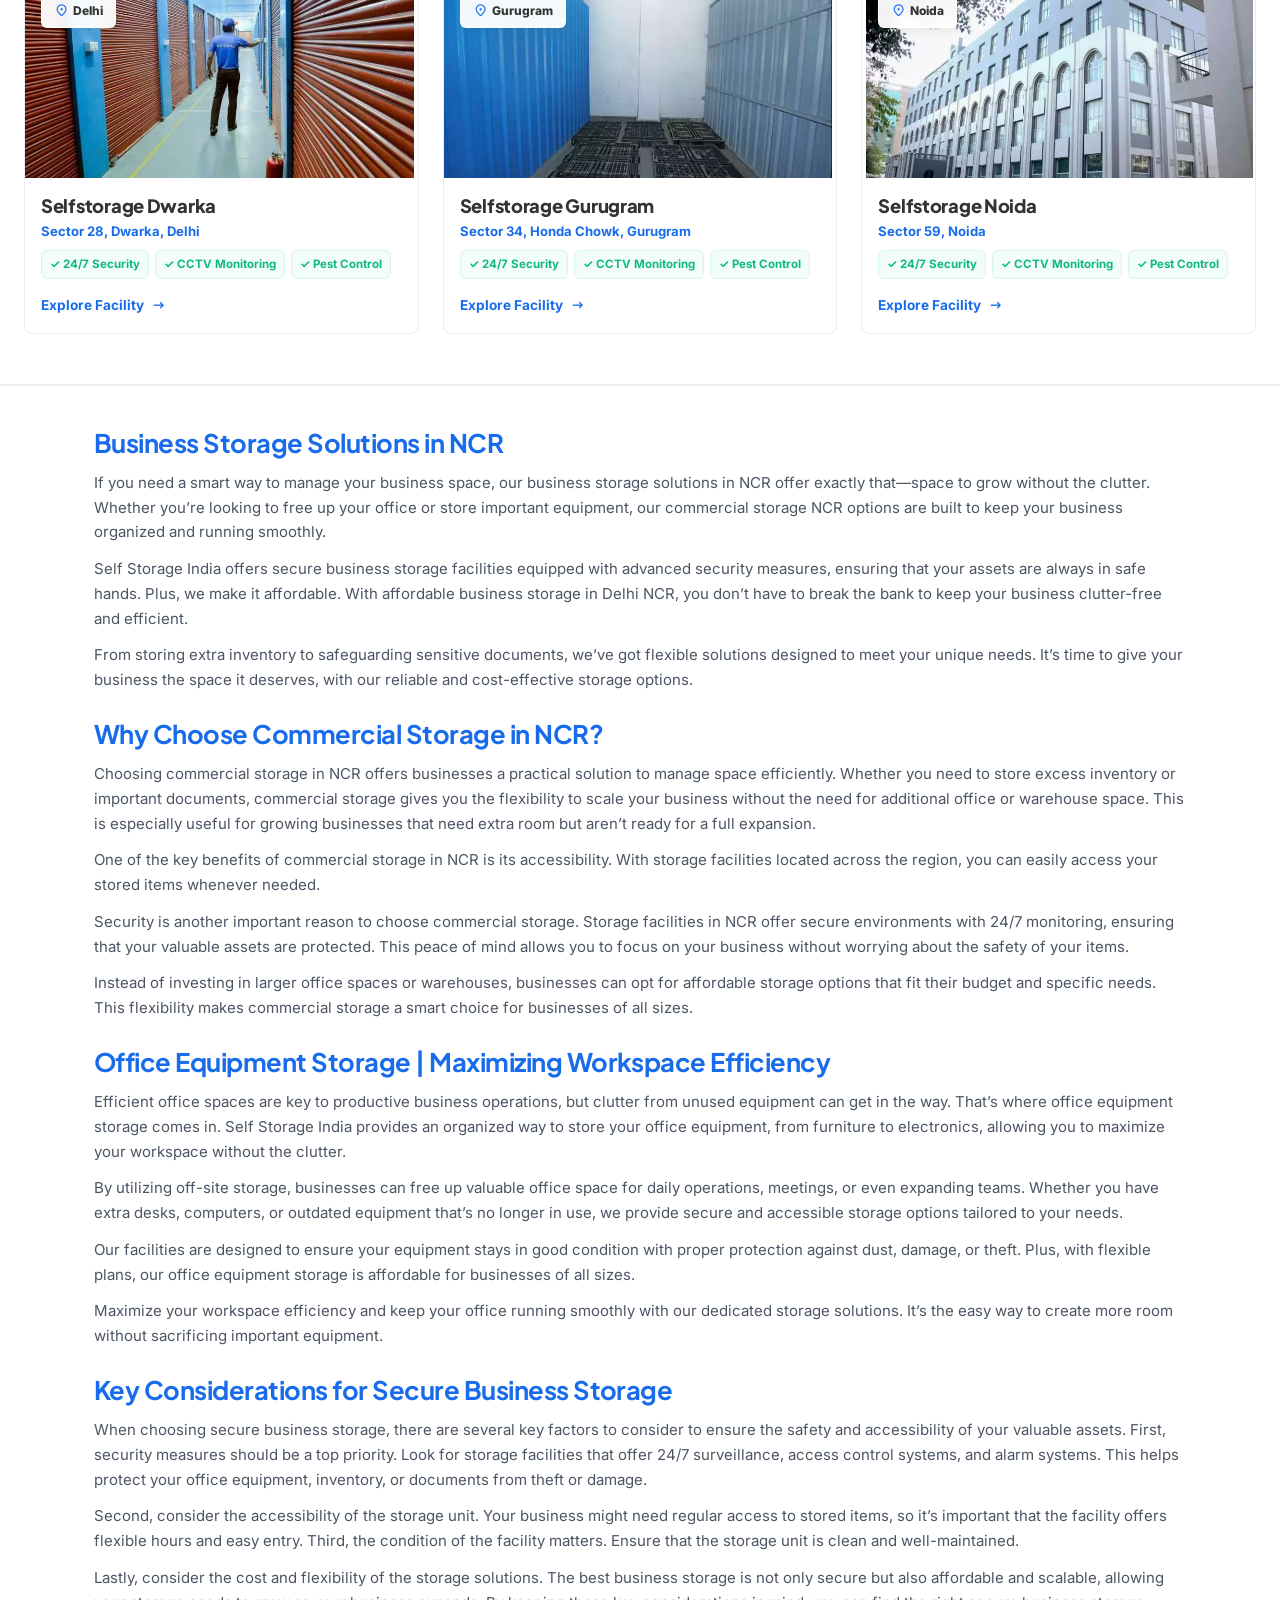
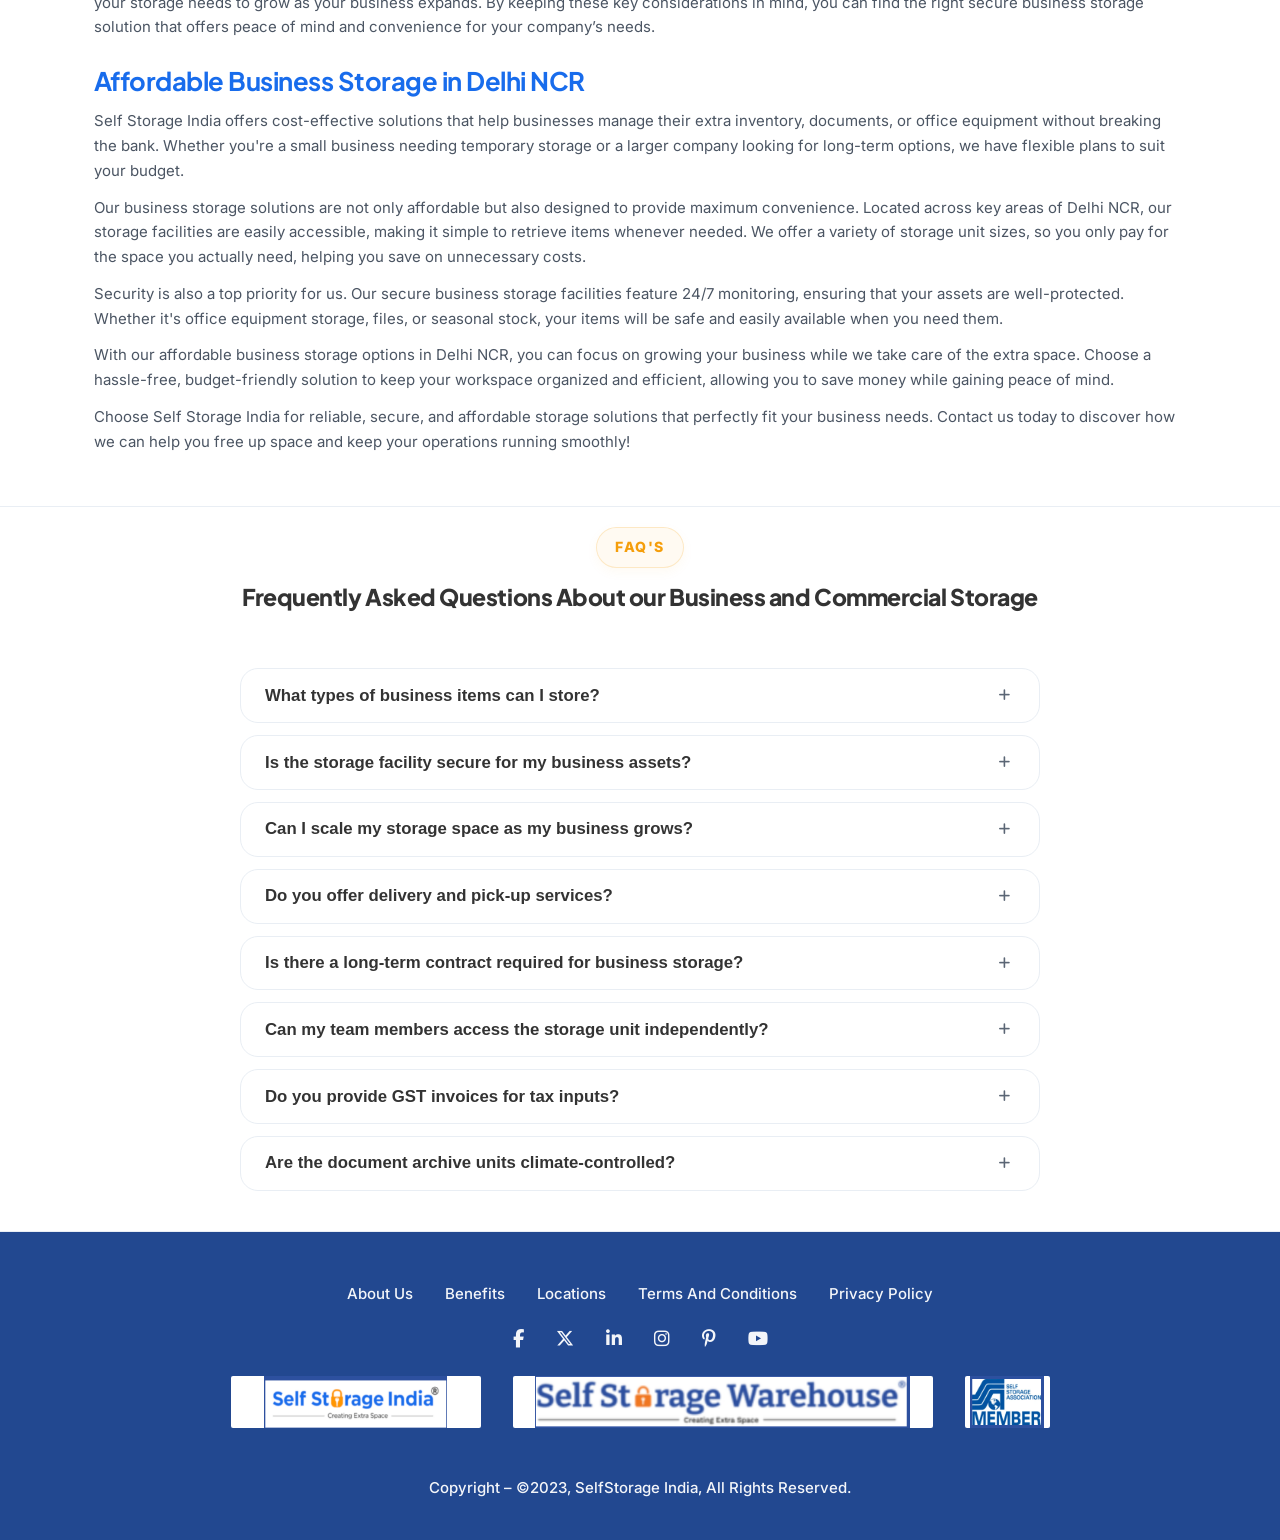
==== commit f5d799c7: "style: reduce whitespace above business storage intro heading" ====
--- a/business-storage.html
+++ b/business-storage.html
@@ -125,7 +125,7 @@
                 /* Scoped styles strictly matching prompt specifications */
                 .self-storage-homepage-section {
                     background-color: #ffffff;
-                    padding: 50px 0;
+                    padding: 50px 0 0 0;
                     width: 100%;
                     box-sizing: border-box;
                     font-family: 'Inter', -apple-system, BlinkMacSystemFont, "Segoe UI", Roboto, sans-serif;
@@ -446,7 +446,7 @@
             <style>
                 .household-intro {
                     background-color: #ffffff;
-                    padding: 40px 0 10px;
+                    padding: 30px 0 10px;
                     width: 100%;
                     box-sizing: border-box;
                 }
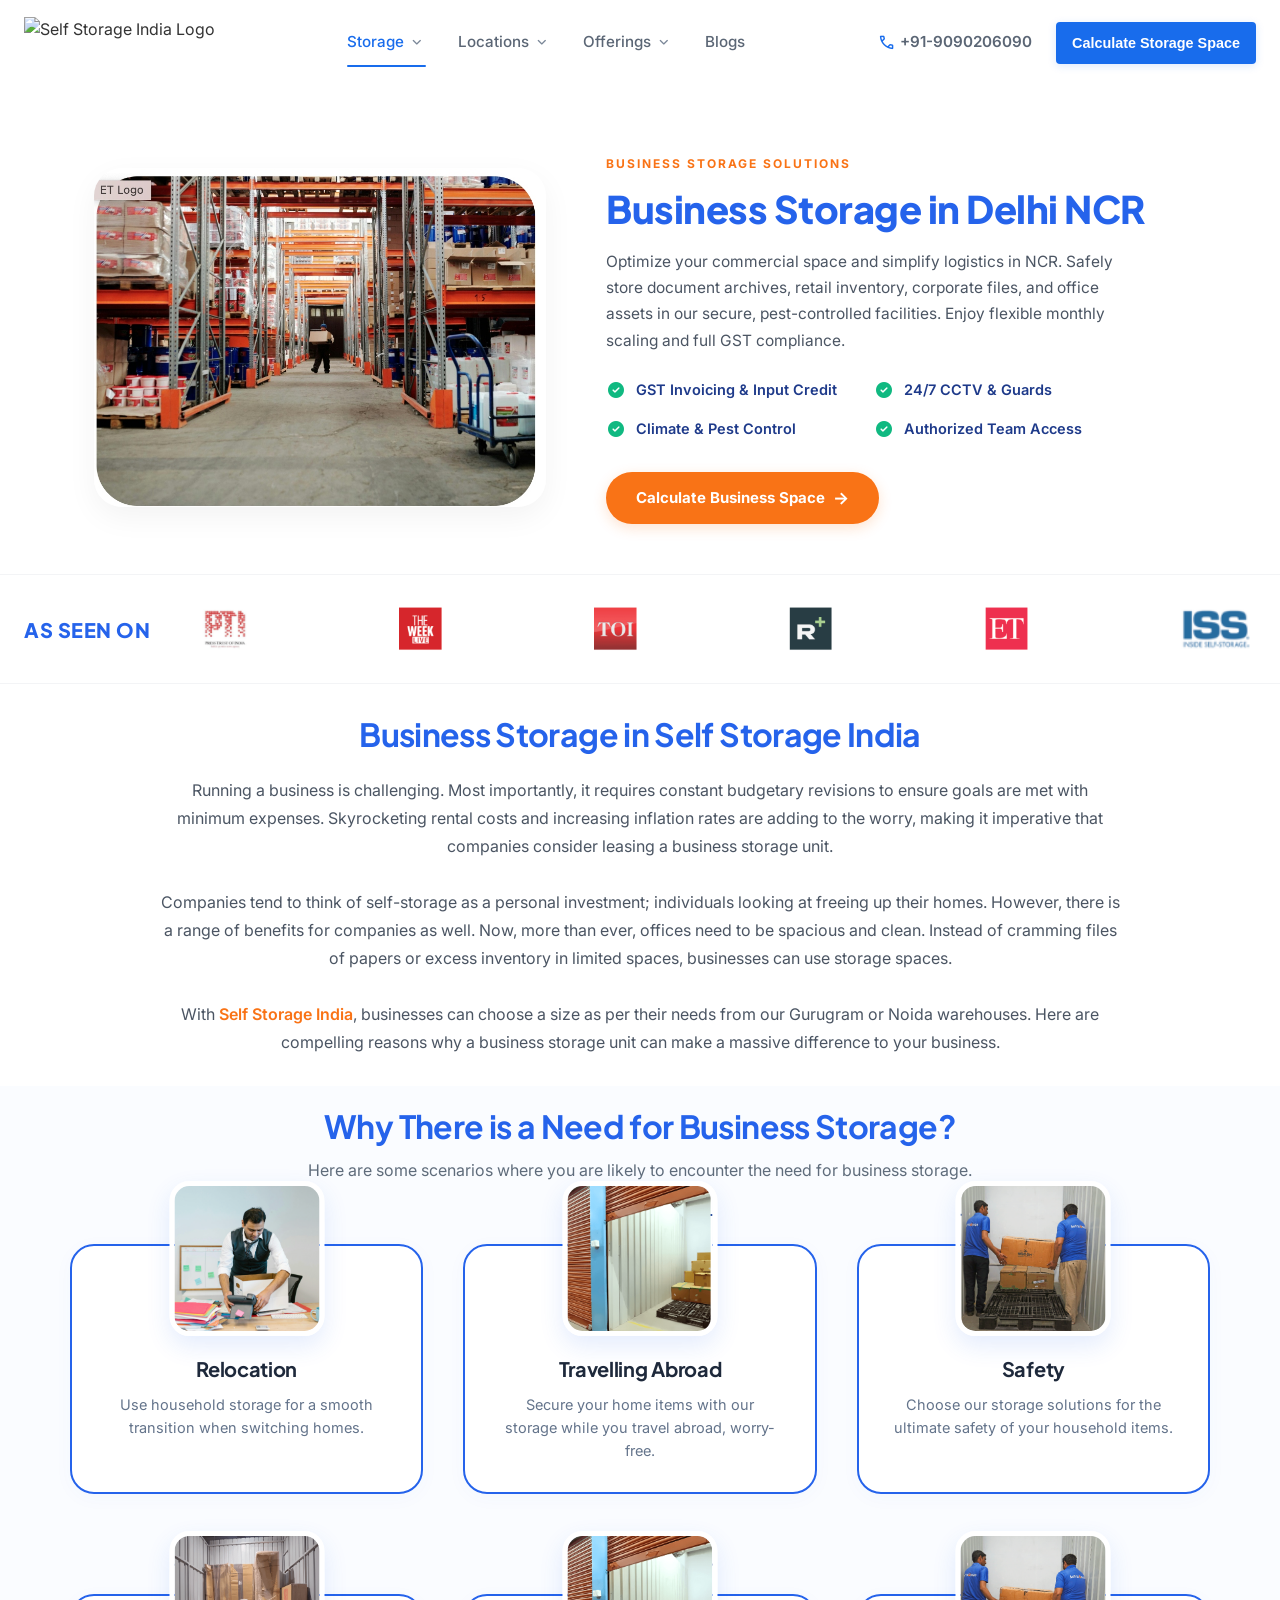
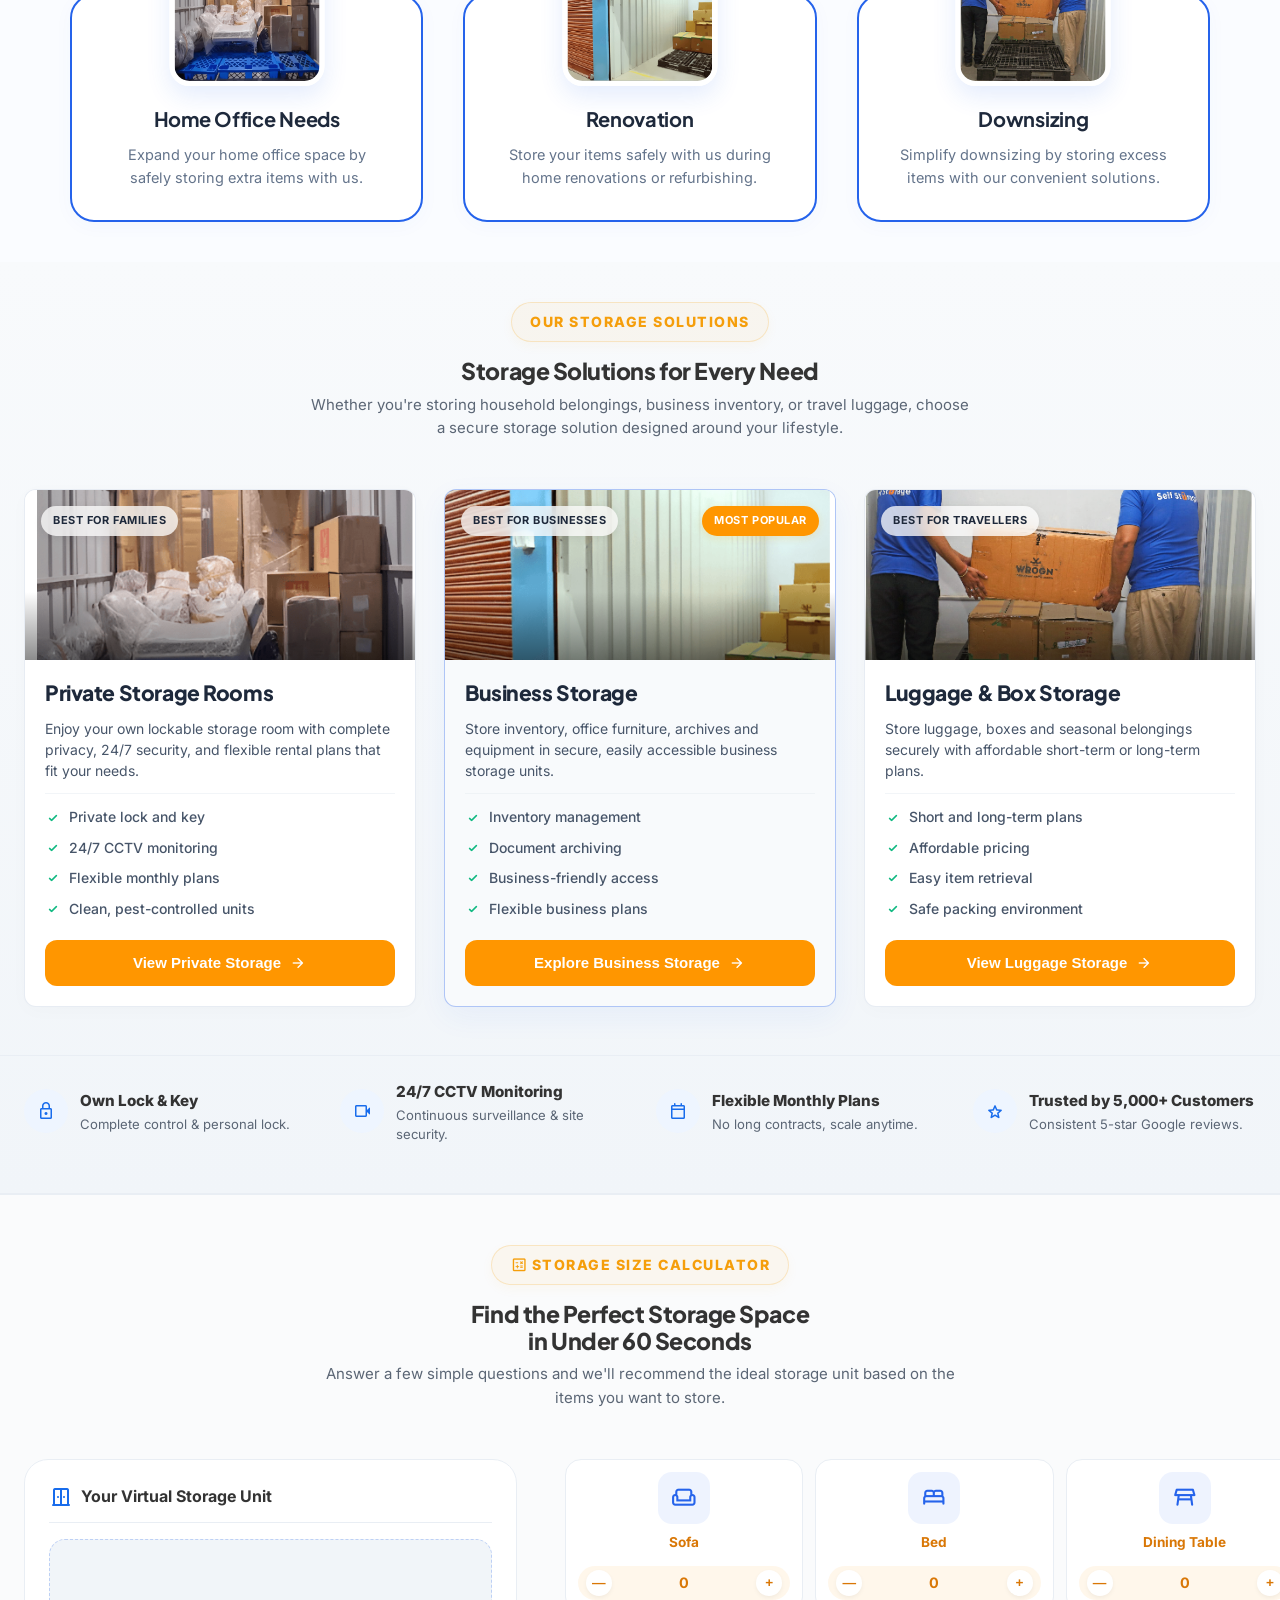
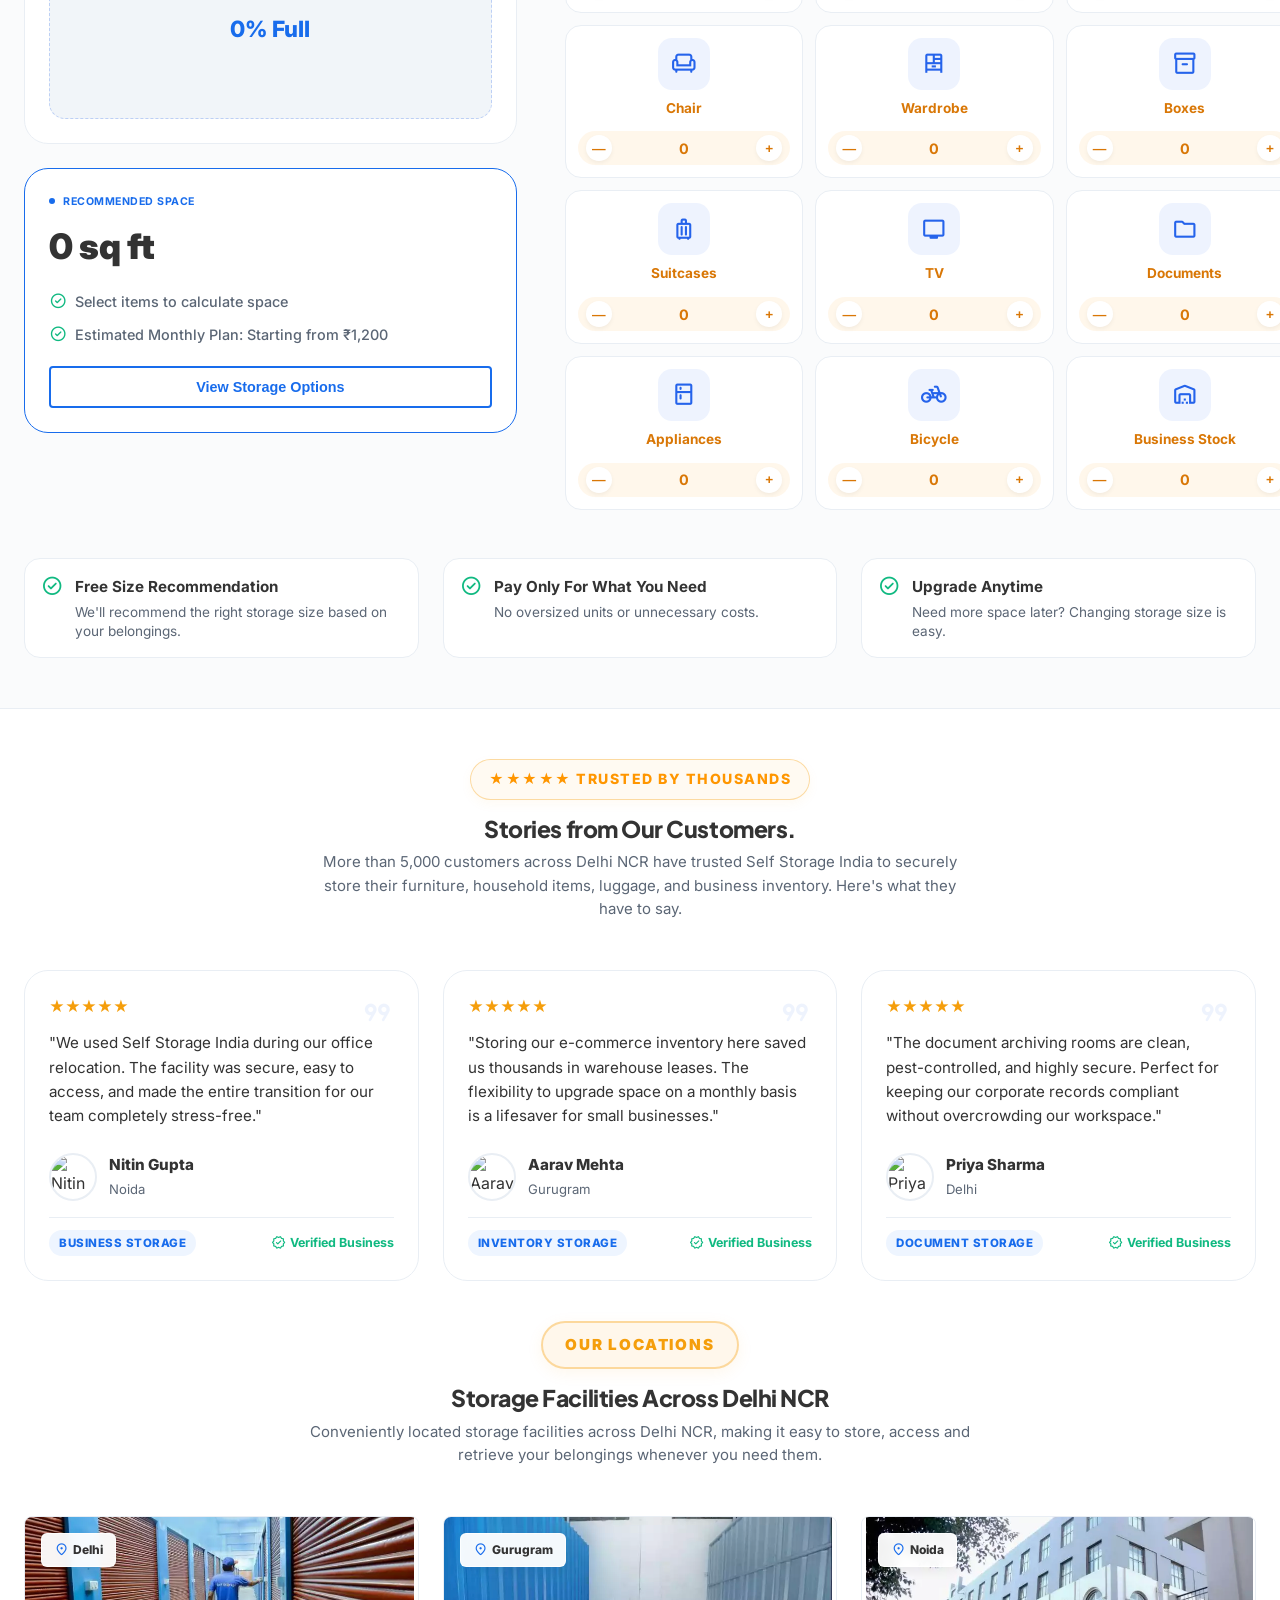
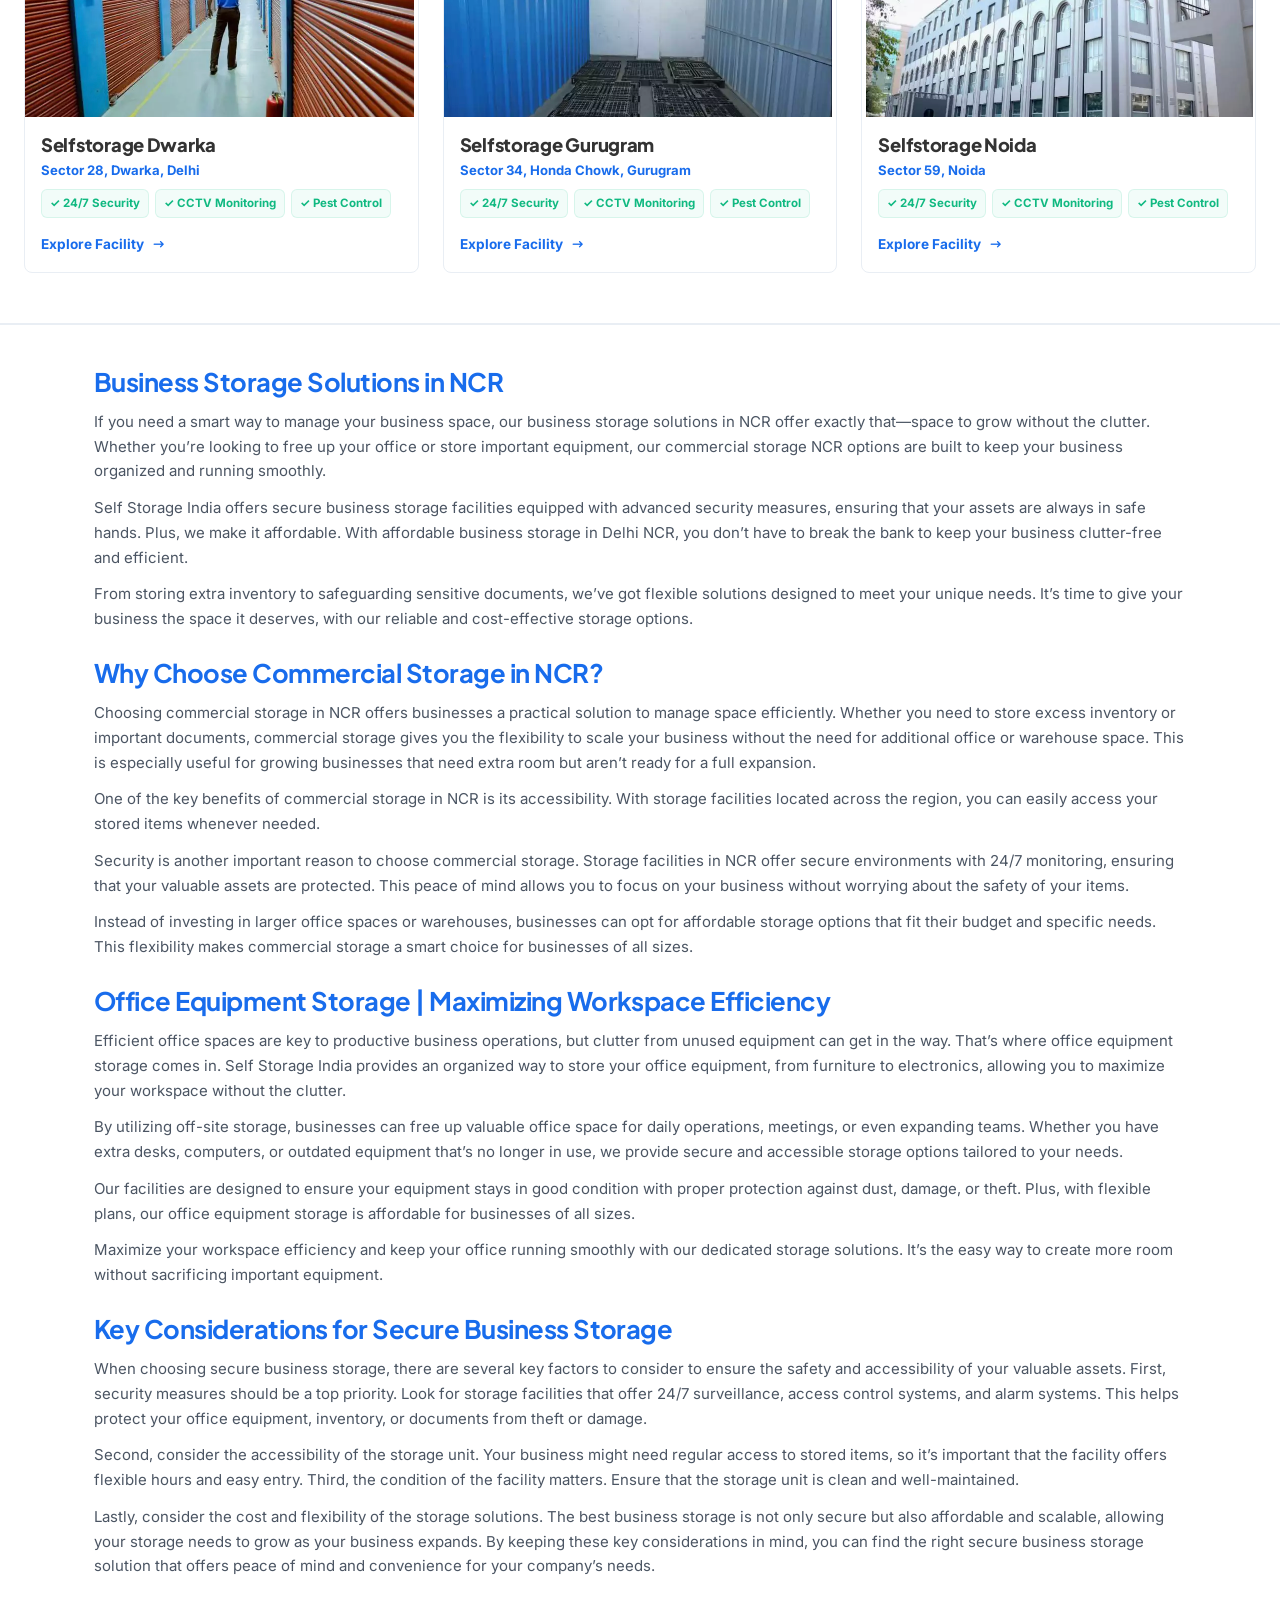
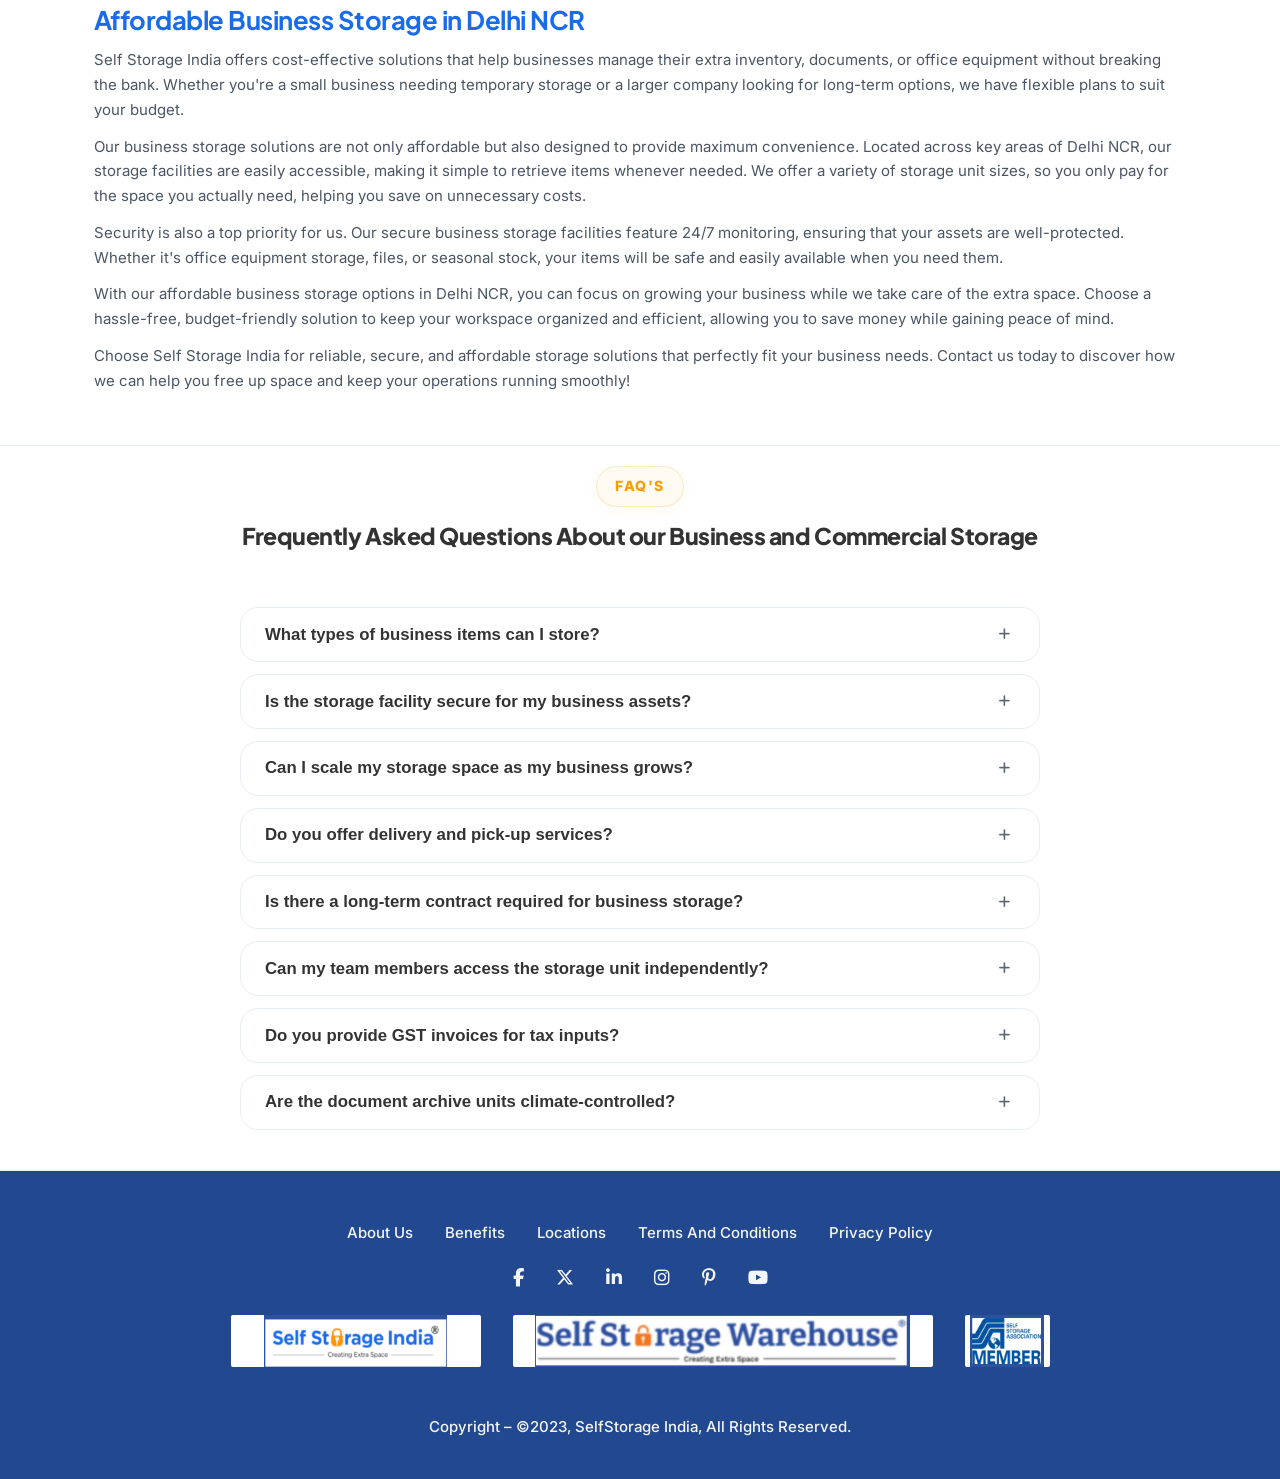
==== commit e55157e2: "style: remove border separator line and reduce gap between testimonials and locations sections" ====
--- a/business-storage.html
+++ b/business-storage.html
@@ -1094,6 +1094,15 @@
              SECTION 4.3 — TESTIMONIALS
              ========================================== -->
         <section id="testimonials" class="testimonials-section">
+            <style>
+                .testimonials-section {
+                    border-bottom: none !important;
+                    padding-bottom: 20px !important;
+                }
+                .locations-section {
+                    padding-top: 20px !important;
+                }
+            </style>
             <div class="container">
                 <div class="section-header-centered">
                     <span class="calc-tag" style="color: var(--accent); border-color: rgba(245, 158, 11, 0.35);">★★★★★ TRUSTED BY THOUSANDS</span>
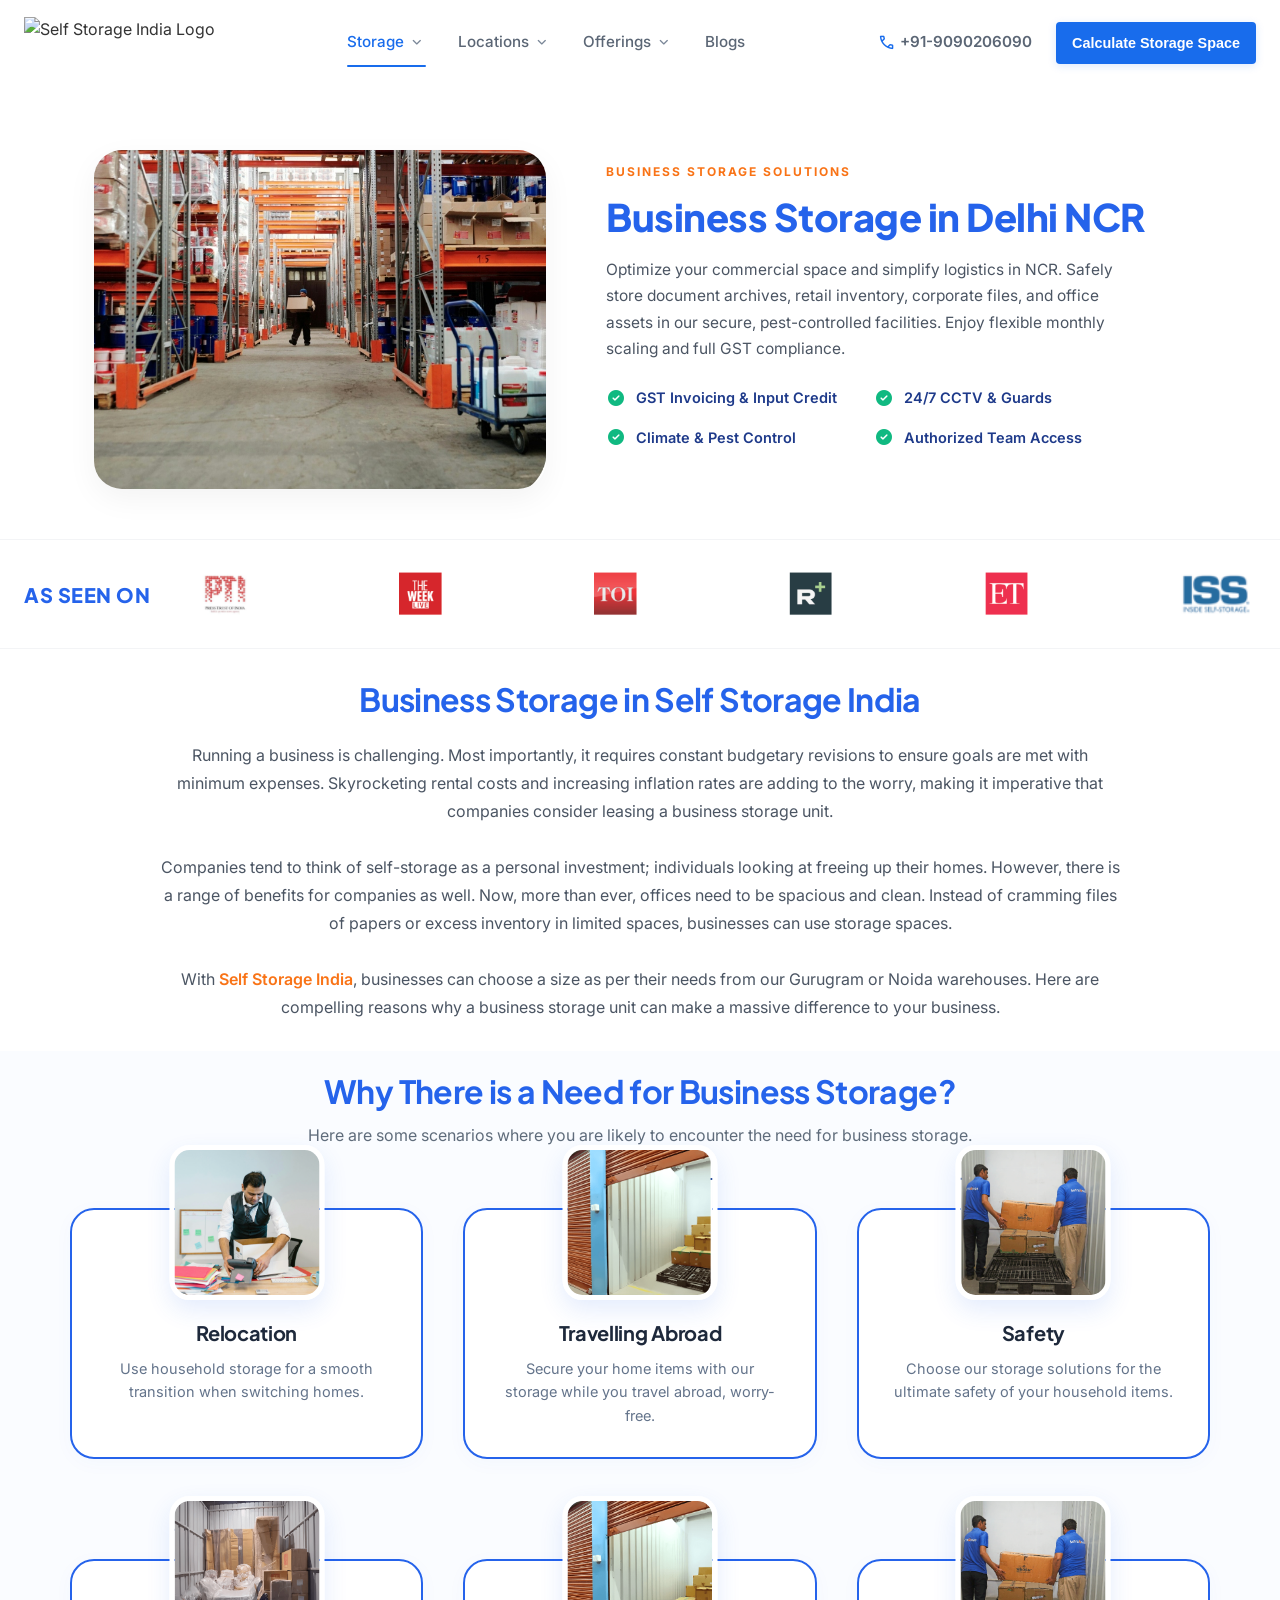
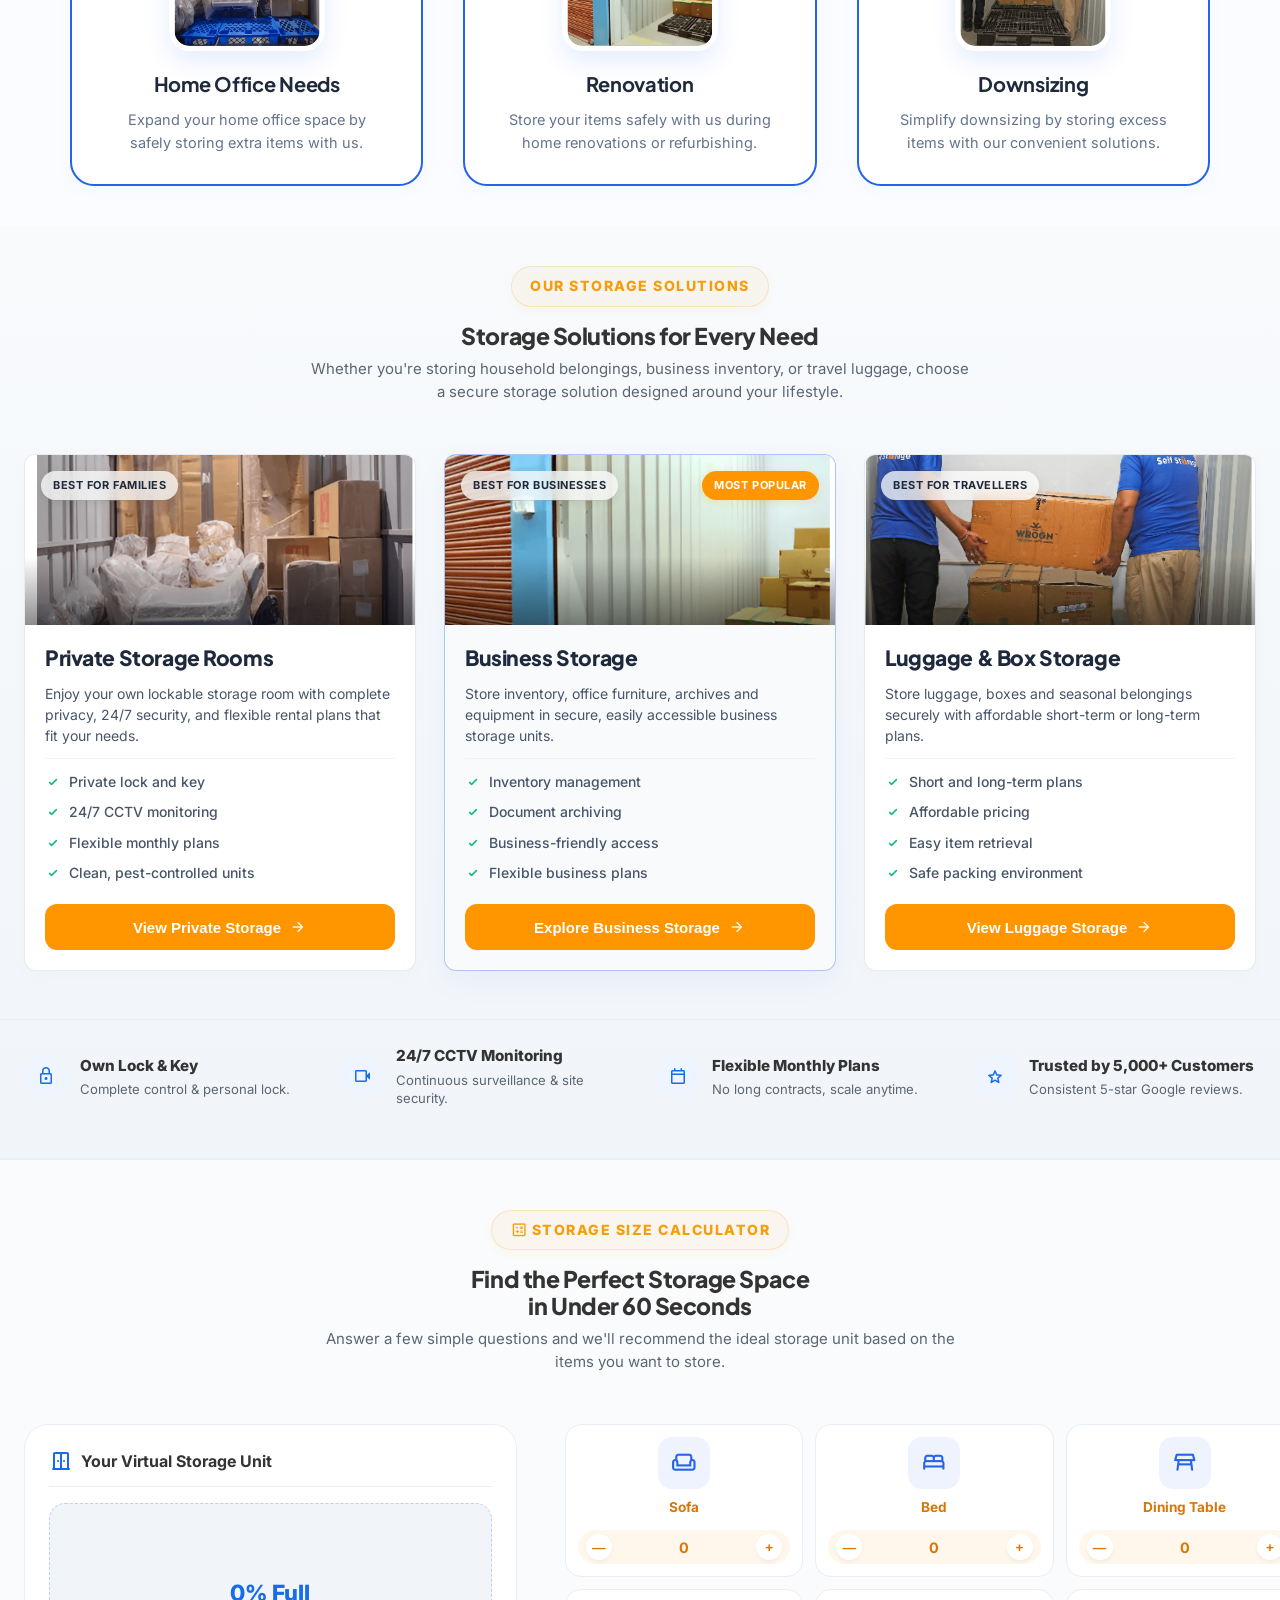
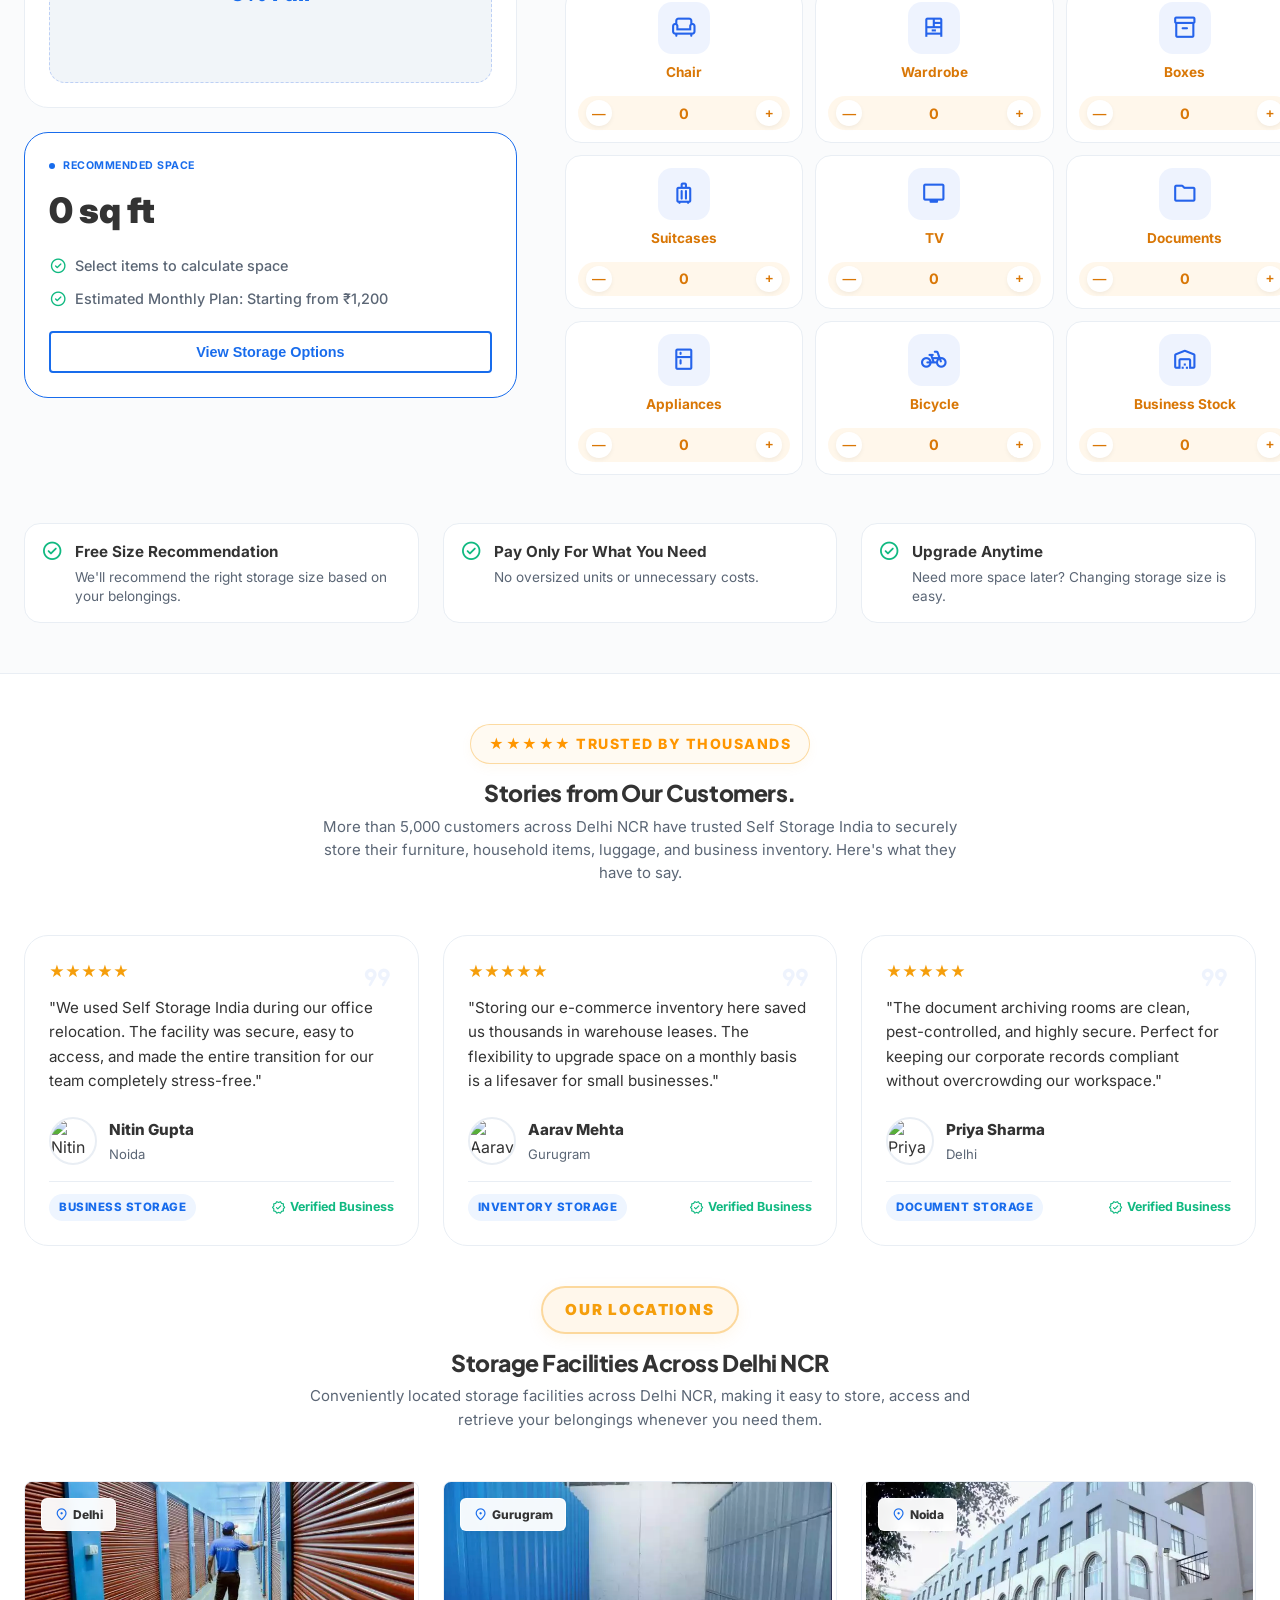
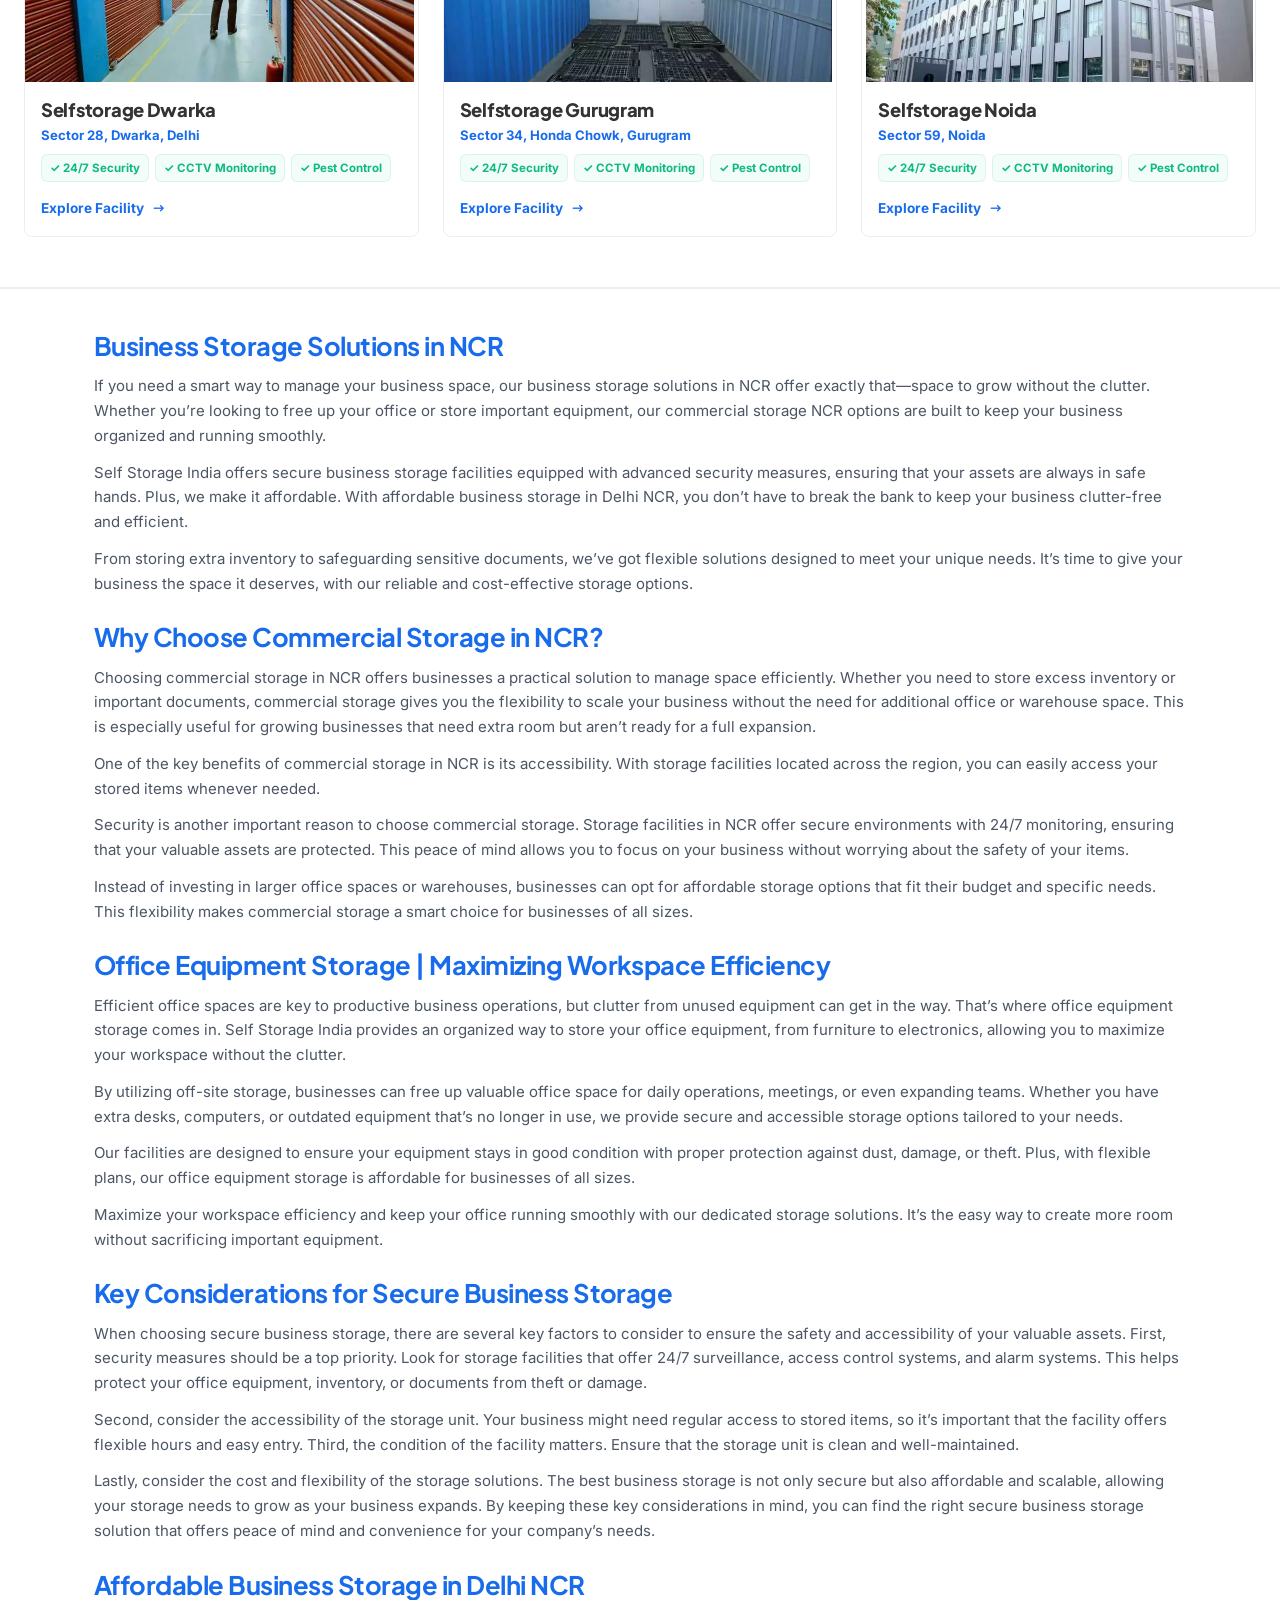
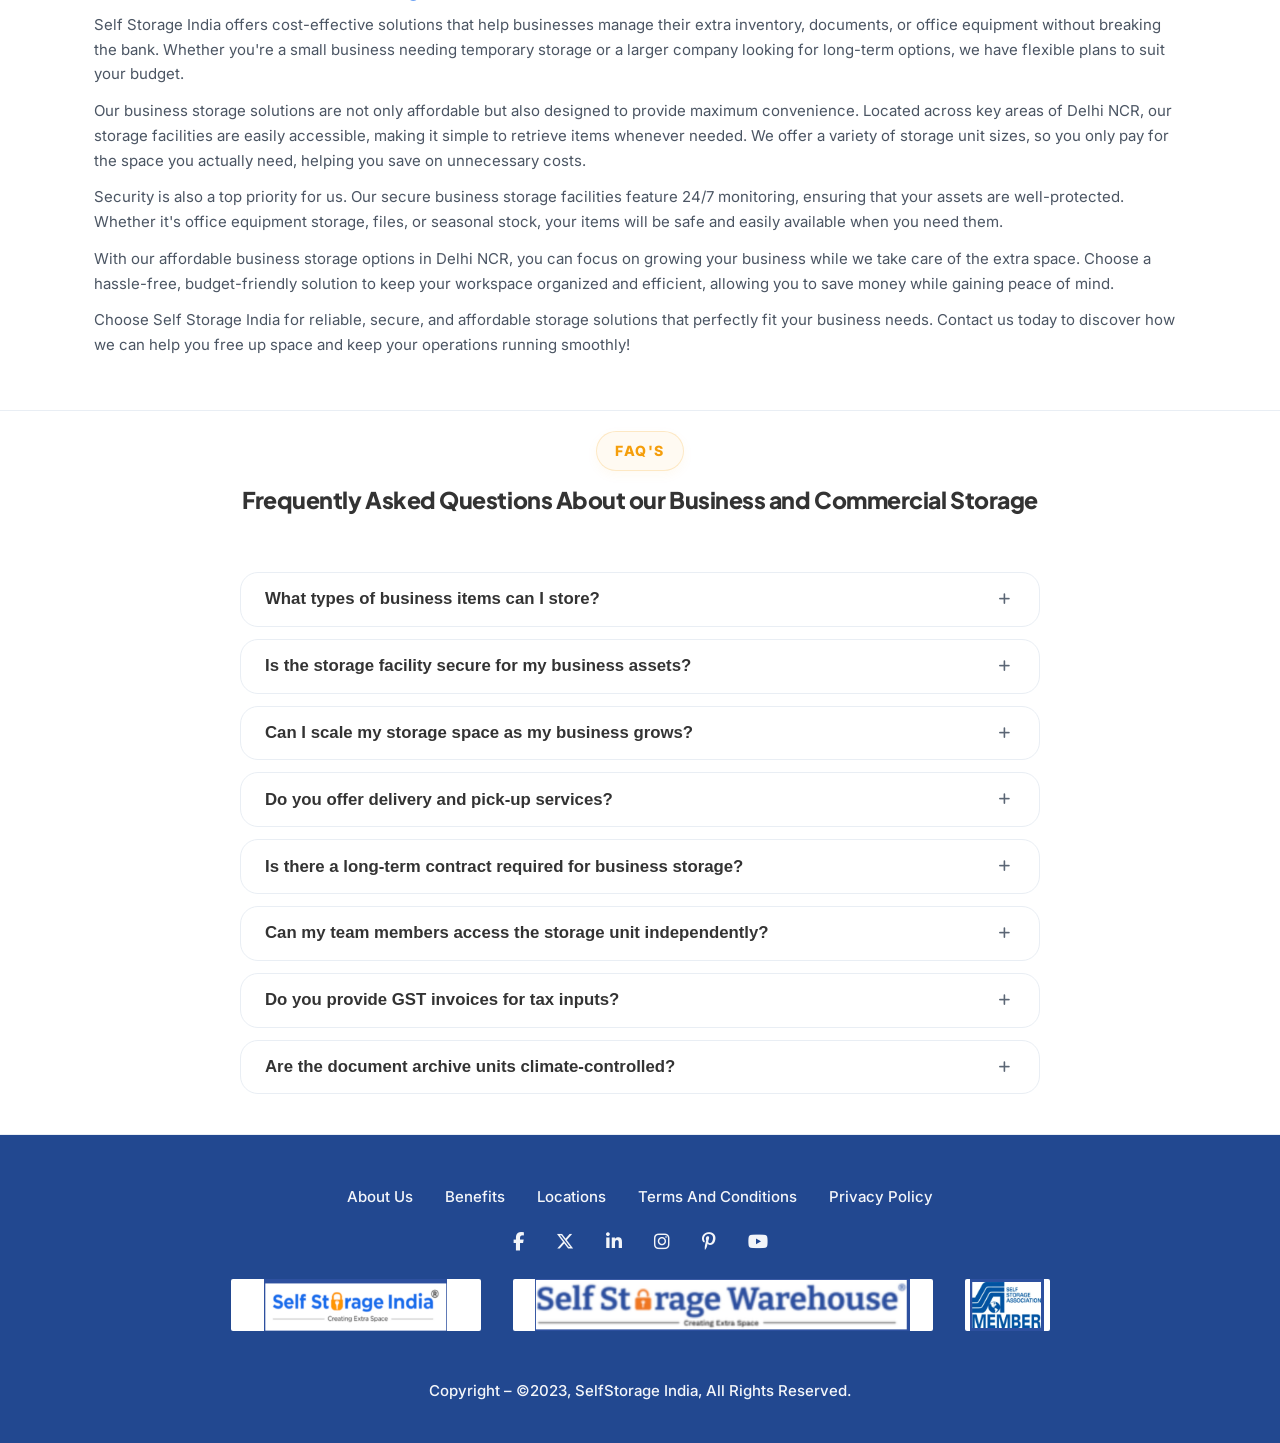
==== commit d78cb79a: "style: remove orange button from business hero and crop ET Logo watermark using CSS zoom/translate" ====
--- a/business-storage.html
+++ b/business-storage.html
@@ -248,10 +248,11 @@
                     object-fit: cover;
                     display: block;
                     transition: transform 0.5s cubic-bezier(0.25, 0.8, 0.25, 1);
+                    transform: scale(1.15) translate(-4%, -4%); /* Zoom and shift to crop the top-left watermark */
                 }
 
                 .self-storage-homepage-section__image-container:hover .self-storage-homepage-section__image {
-                    transform: scale(1.03);
+                    transform: scale(1.22) translate(-4%, -4%);
                 }
 
                 /* Media strip */
@@ -400,9 +401,7 @@
                         </div>
                     </div>
 
-                    <a href="#calculator" class="self-storage-homepage-section__cta">
-                        Calculate Business Space <span class="self-storage-homepage-section__cta-arrow">→</span>
-                    </a>
+
                 </div>
 
                 <!-- RIGHT COLUMN: IMAGE -->
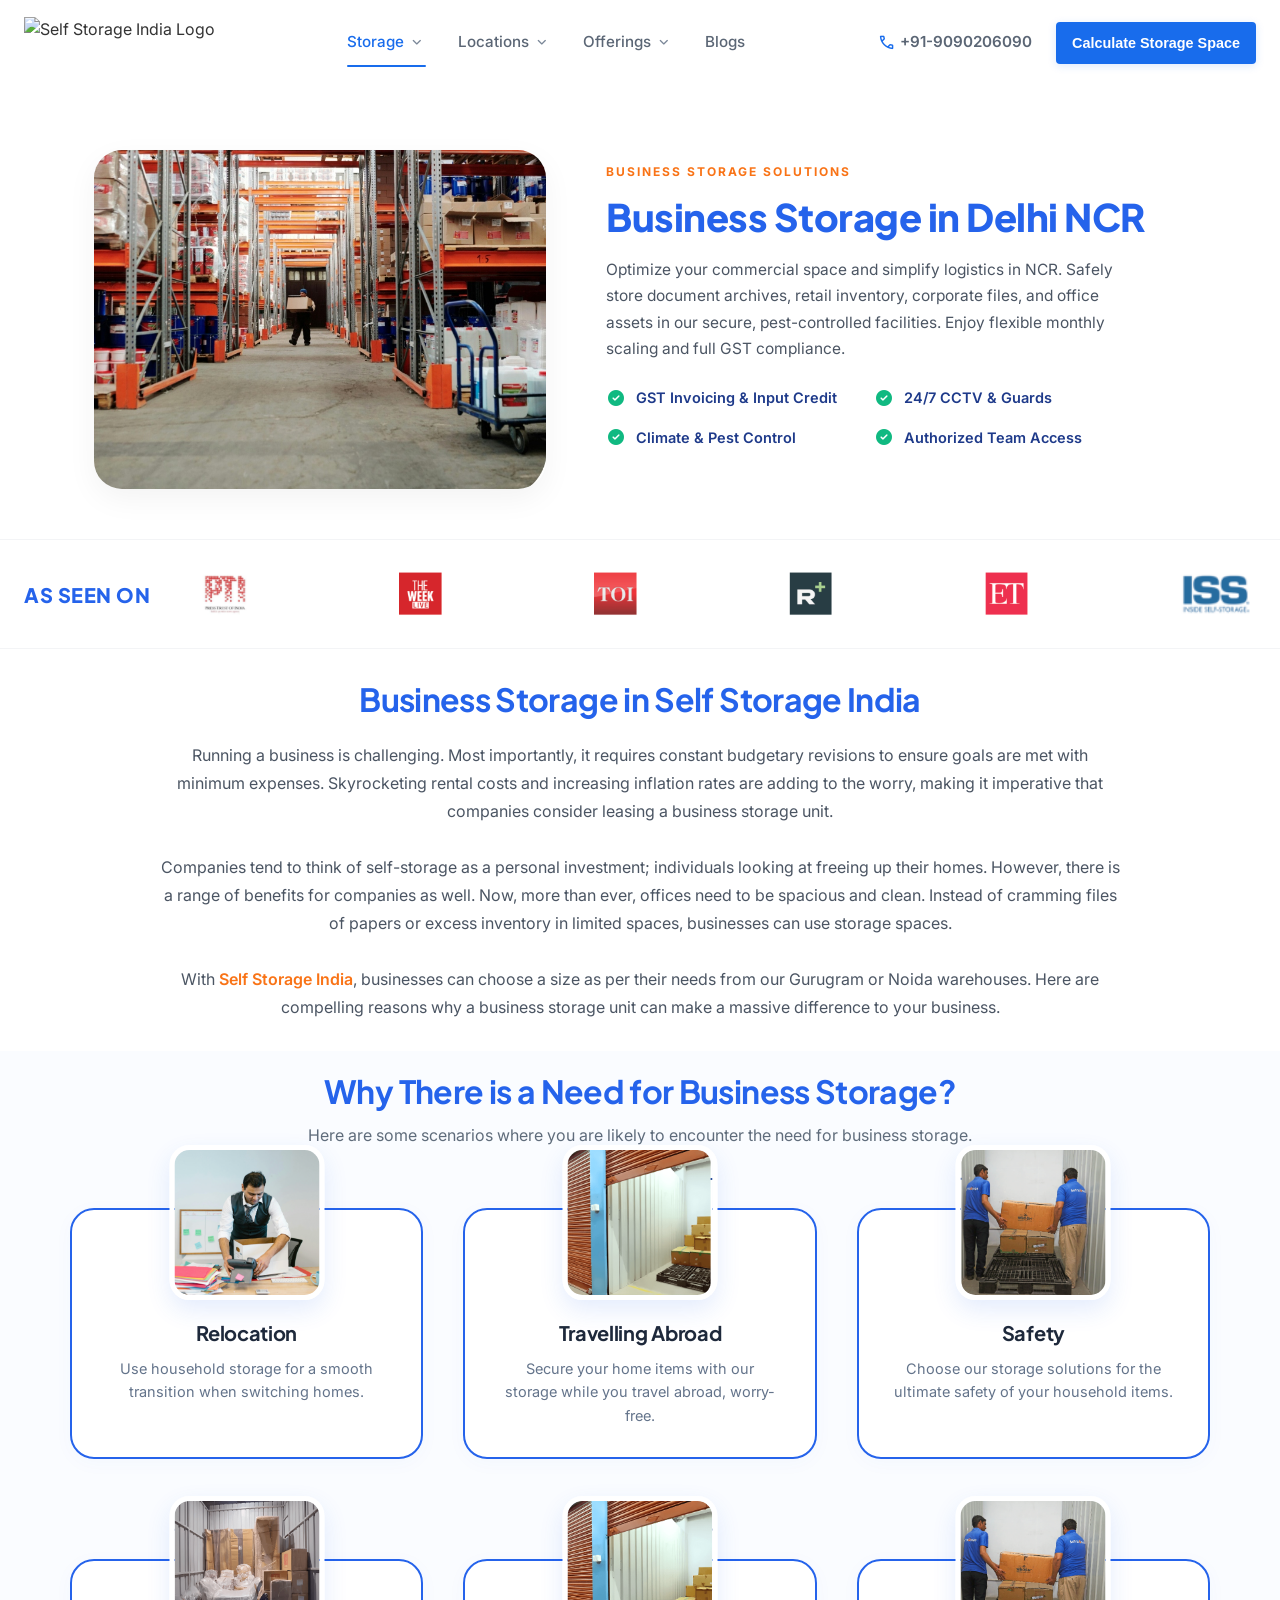
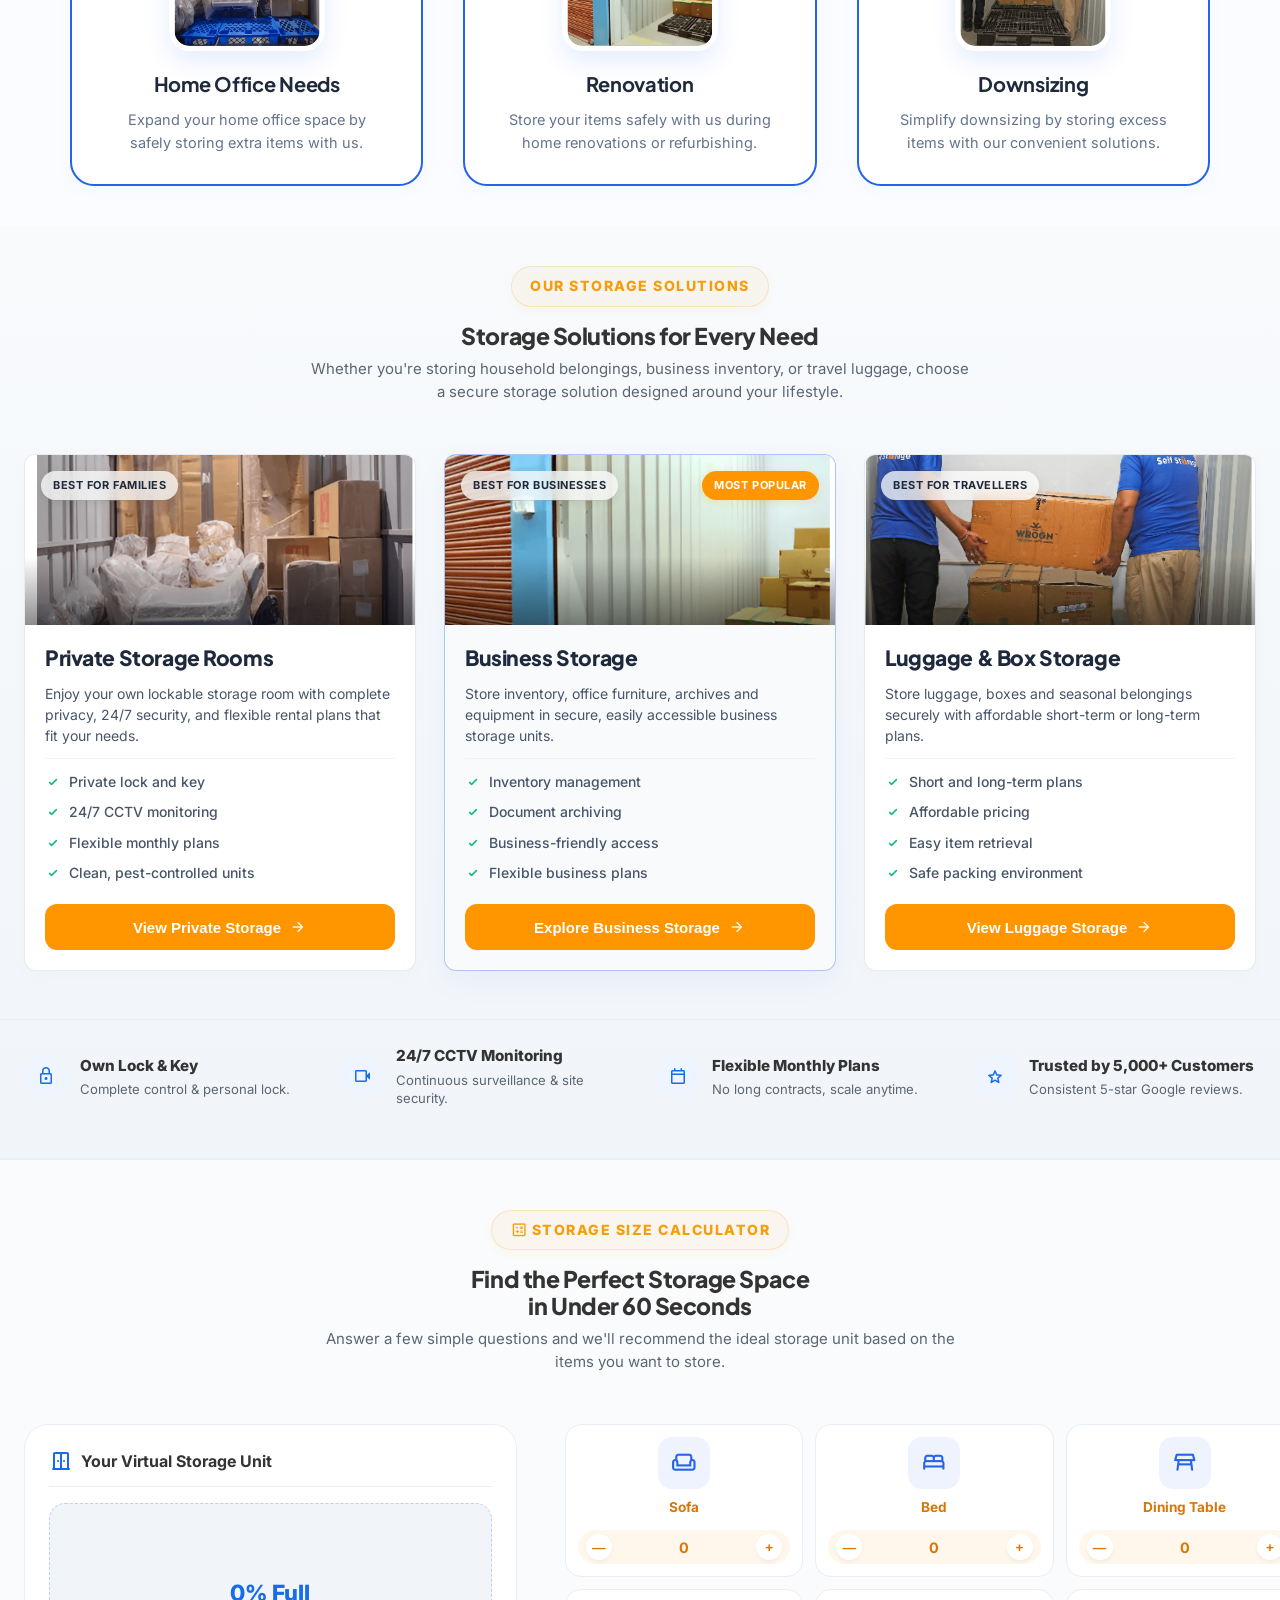
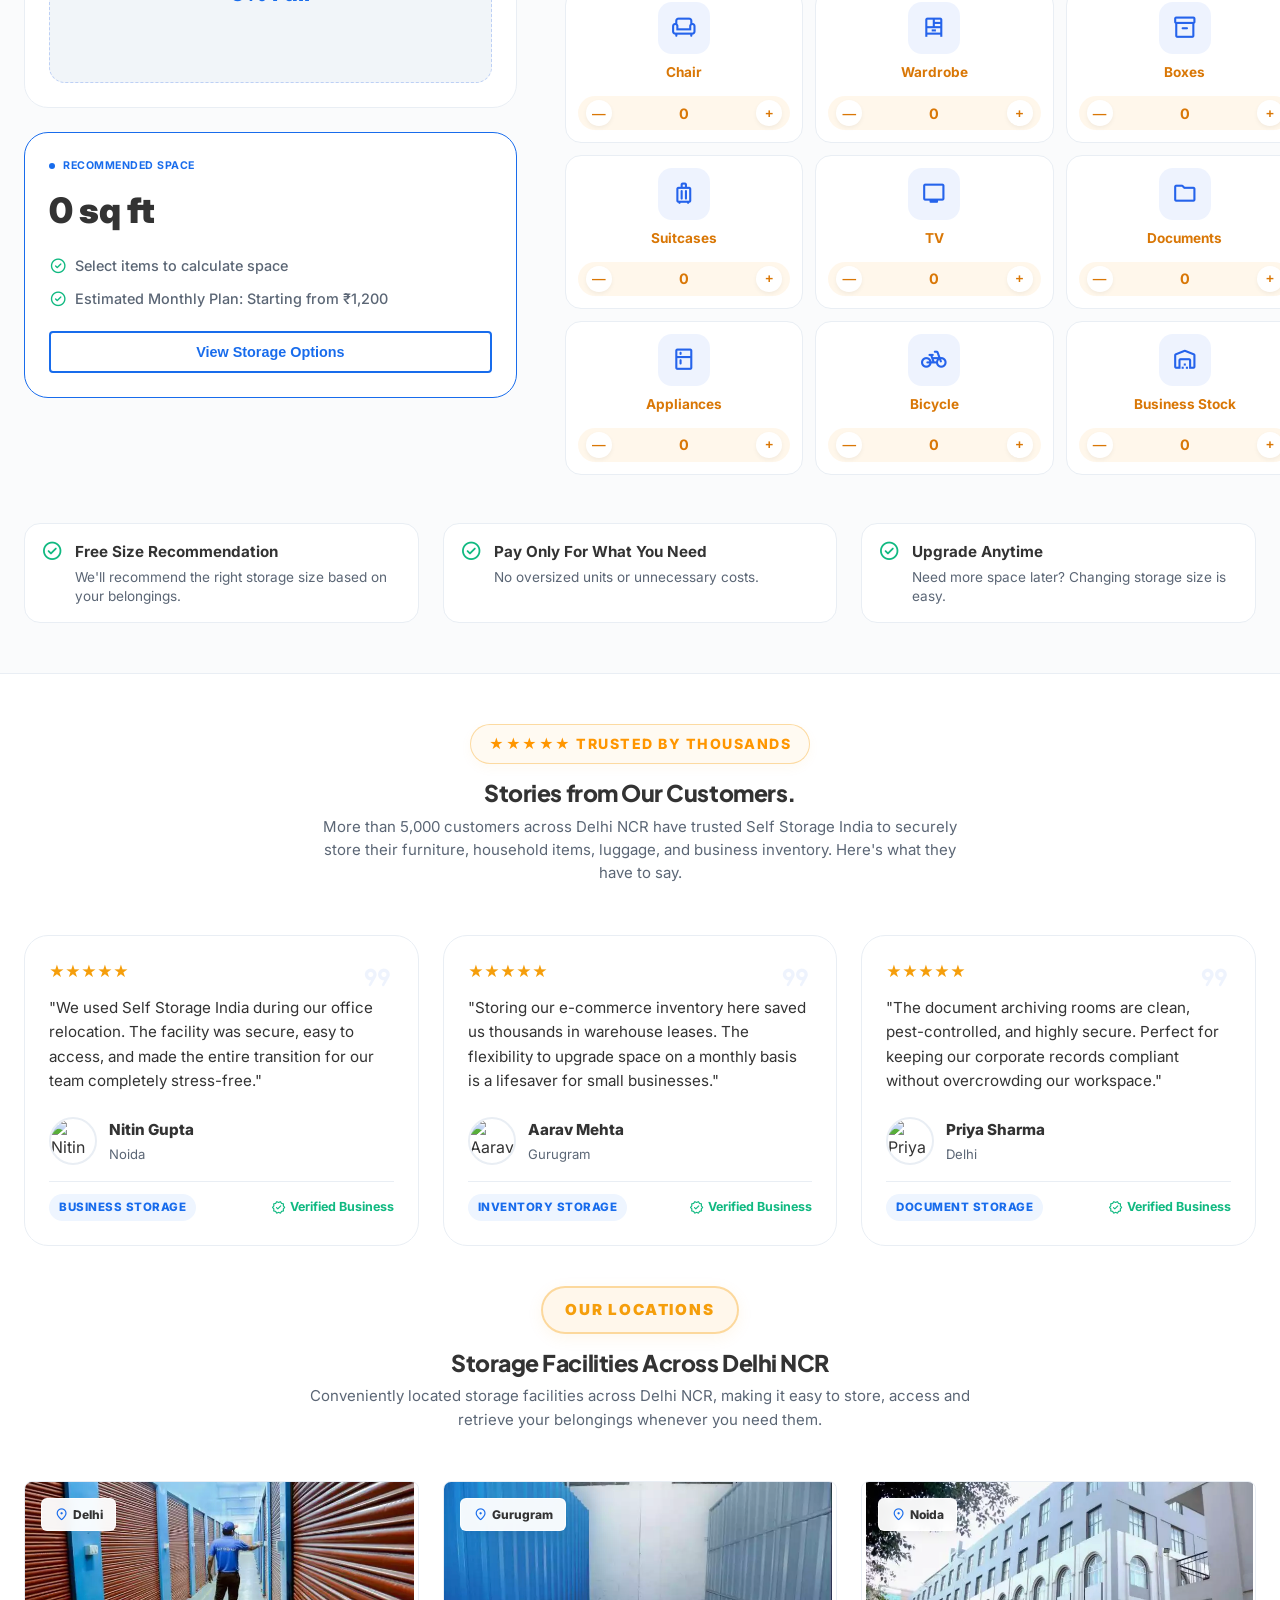
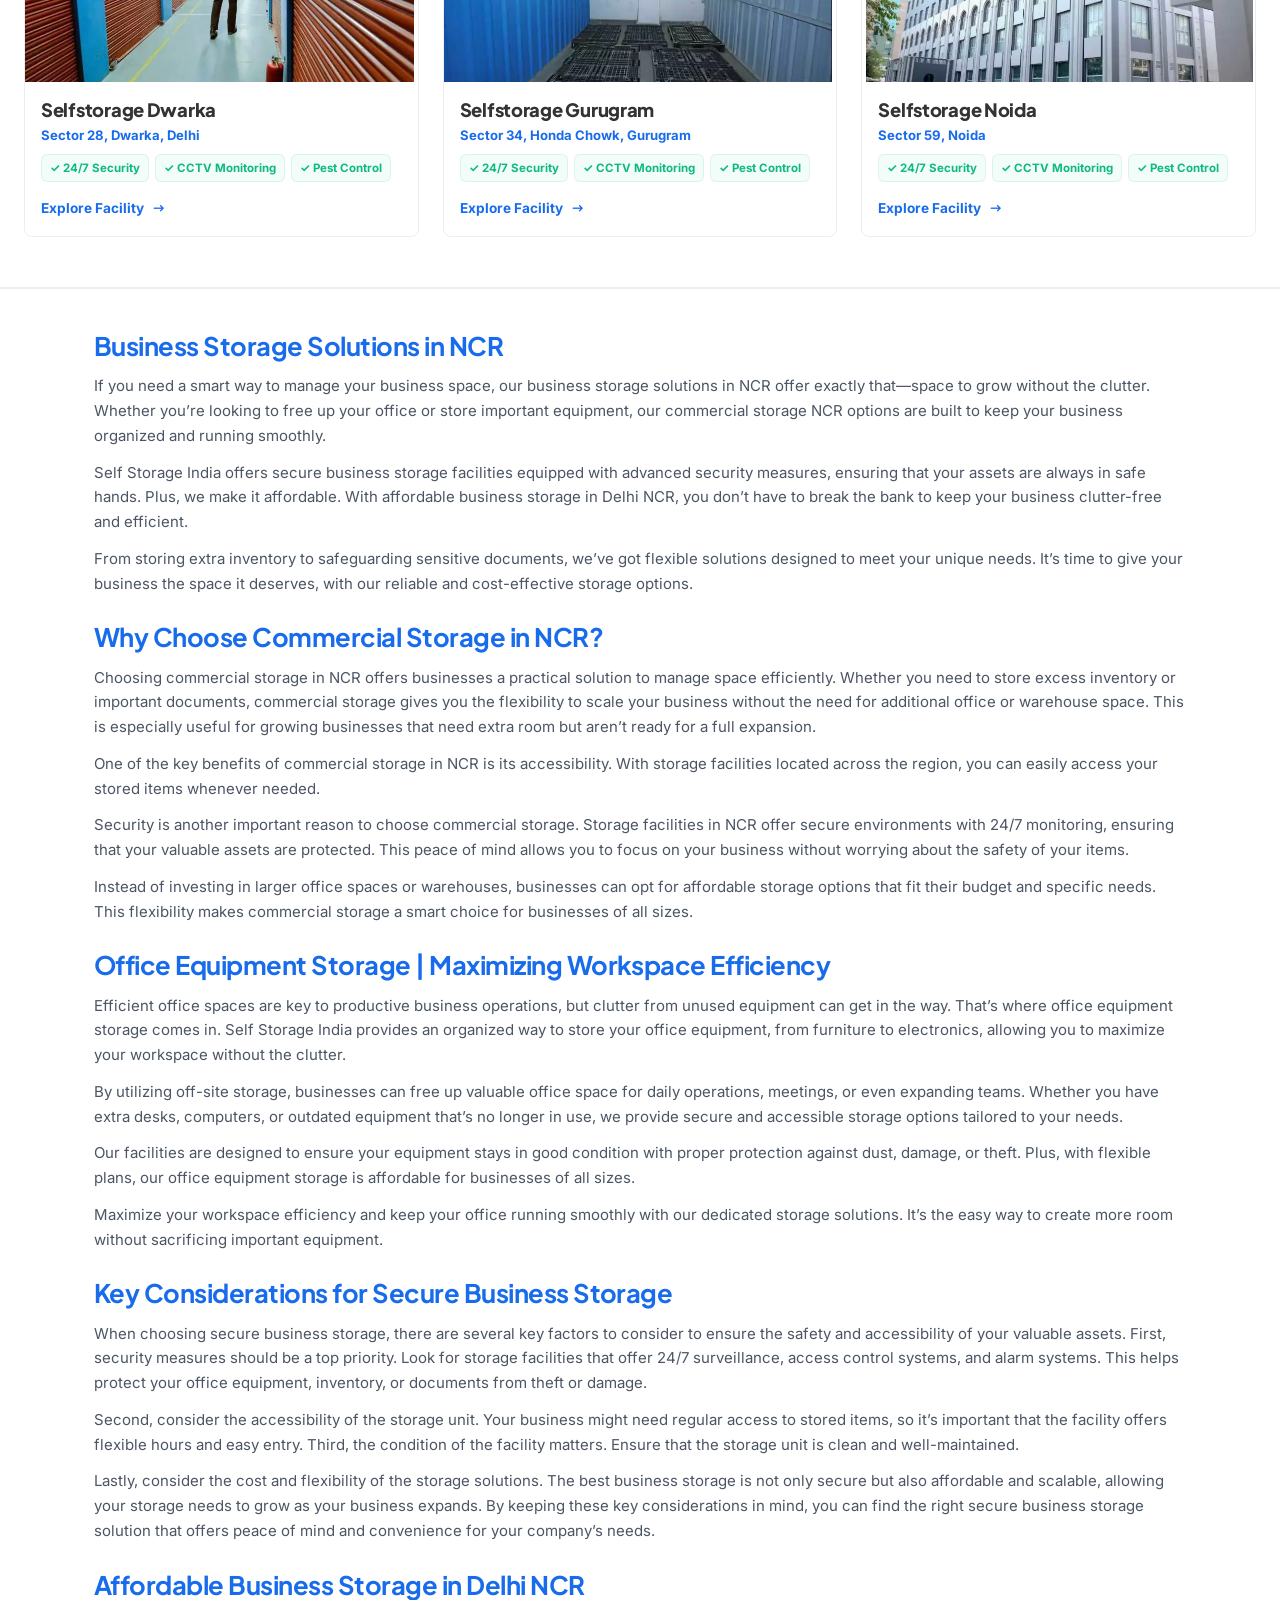
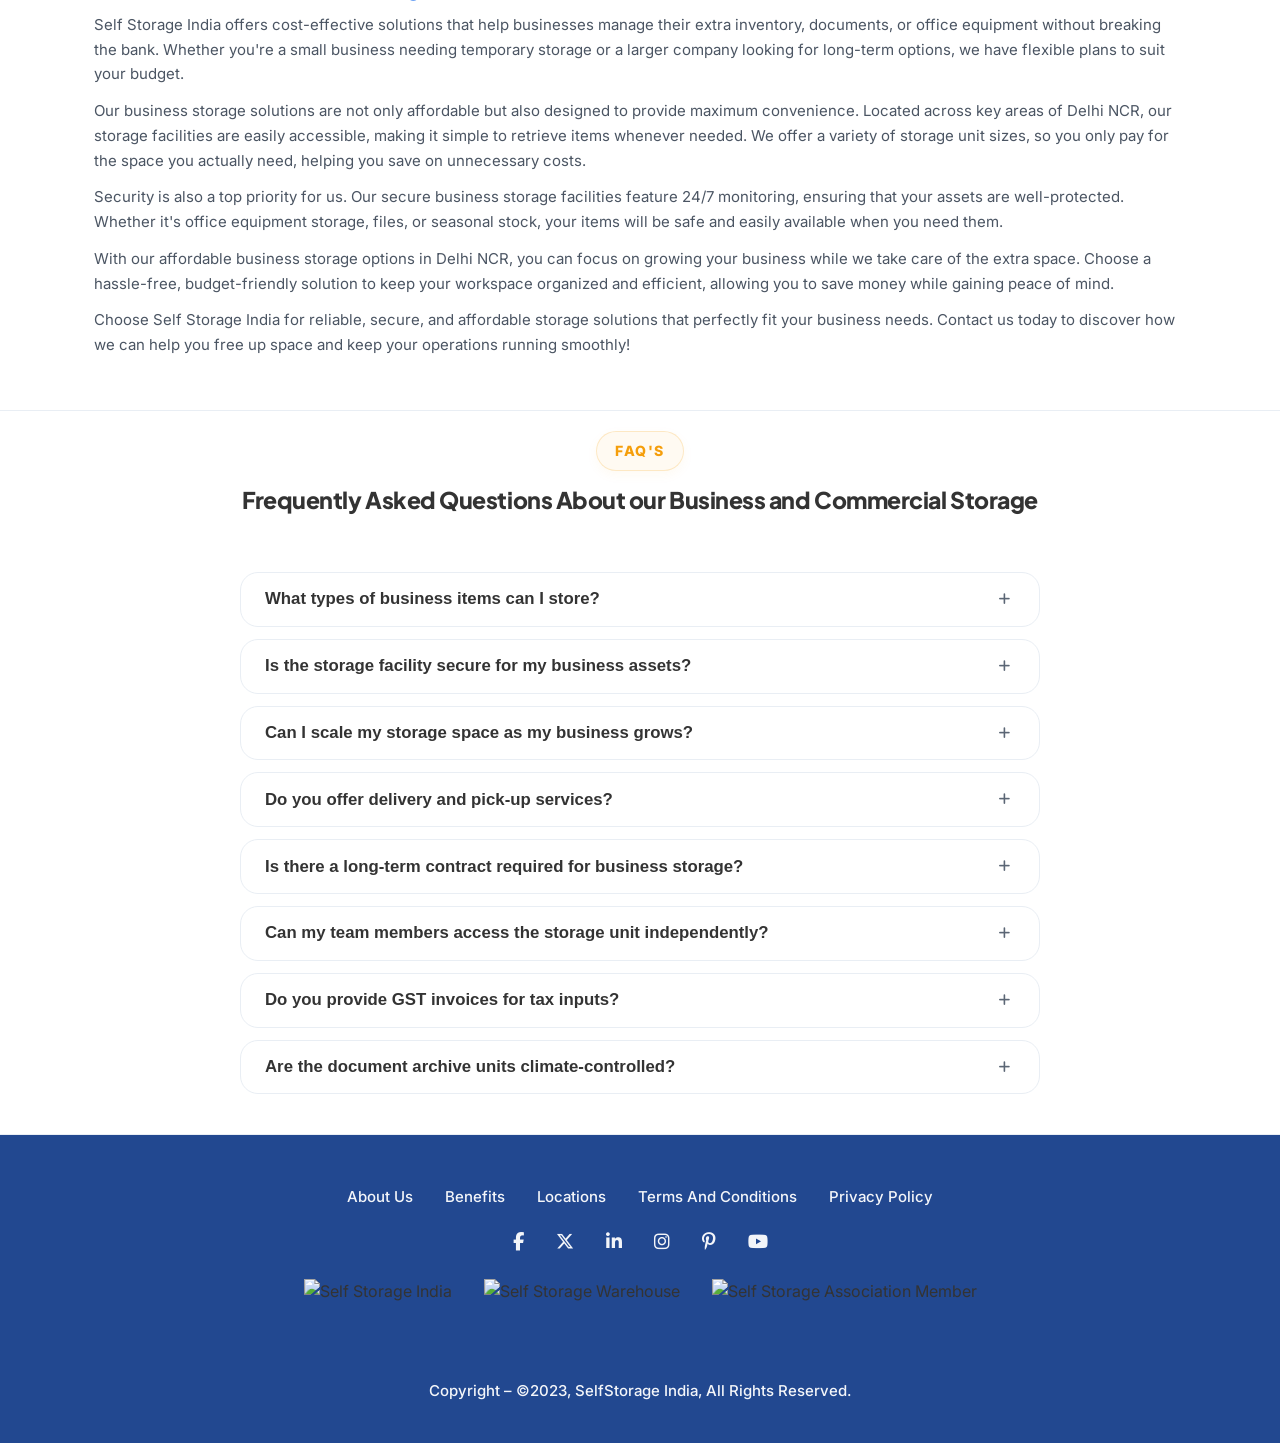
==== commit cc6bf64b: "fix: replace low-res footer logos with high-resolution crisp production assets and restore original " ====
--- a/business-storage.html
+++ b/business-storage.html
@@ -1493,15 +1493,15 @@
 
             <div class="footer-logos">
                 <a href="/" class="footer-logo footer-logo-primary">
-                    <img src="assets/self-storage-india-logo.png" alt="Self Storage India">
+                    <img src="https://selfstorageindia.com/wp-content/uploads/2025/07/Self-Storage-India-Logo-300x63.png" alt="Self Storage India">
                 </a>
 
                 <a href="/" class="footer-logo footer-logo-warehouse">
-                    <img src="assets/self-storage-warehouse-logo.png" alt="Self Storage Warehouse">
+                    <img src="https://selfstorageindia.com/wp-content/uploads/2024/09/ss_warehouse_white_bg_449_60-1-300x40.webp" alt="Self Storage Warehouse">
                 </a>
 
                 <div class="footer-logo footer-logo-member">
-                    <img src="assets/self-storage-association-member.png" alt="Self Storage Association Member">
+                    <img src="https://selfstorageindia.com/wp-content/uploads/2024/09/Logo_SSAMember-Reflex_kiztzz-300x198.webp" alt="Self Storage Association Member">
                 </div>
             </div>
 
--- a/styles.css
+++ b/styles.css
@@ -4105,34 +4105,26 @@
 }
 
 .footer-logo {
-    display: flex;
+    display: inline-flex;
     align-items: center;
     justify-content: center;
-    background-color: #ffffff; /* White background container for logos */
-    border-radius: 2px;
     box-sizing: border-box;
     overflow: hidden;
+    height: 52px;
+    transition: transform 0.2s ease;
+}
+
+.footer-logo:hover {
+    transform: scale(1.03);
 }
 
 .footer-logo img {
     height: 100%;
     width: auto;
     object-fit: contain;
-}
-
-.footer-logo-primary {
-    width: 250px;
-    height: 52px;
-}
-
-.footer-logo-warehouse {
-    width: 420px;
-    height: 52px;
-}
-
-.footer-logo-member {
-    width: 85px;
-    height: 52px;
+    display: block;
+    border: none;
+    outline: none;
 }
 
 /* Copyright */
@@ -4180,19 +4172,9 @@
 
 /* Responsive Footer rules */
 @media (max-width: 992px) {
-    .footer-logo-primary {
-        width: 200px;
+    .footer-logo {
         height: 44px;
-    }
-
-    .footer-logo-warehouse {
-        width: 340px;
-        height: 44px;
-    }
-
-    .footer-logo-member {
-        width: 72px;
-        height: 44px;
+        padding: 6px 12px;
     }
 }
 
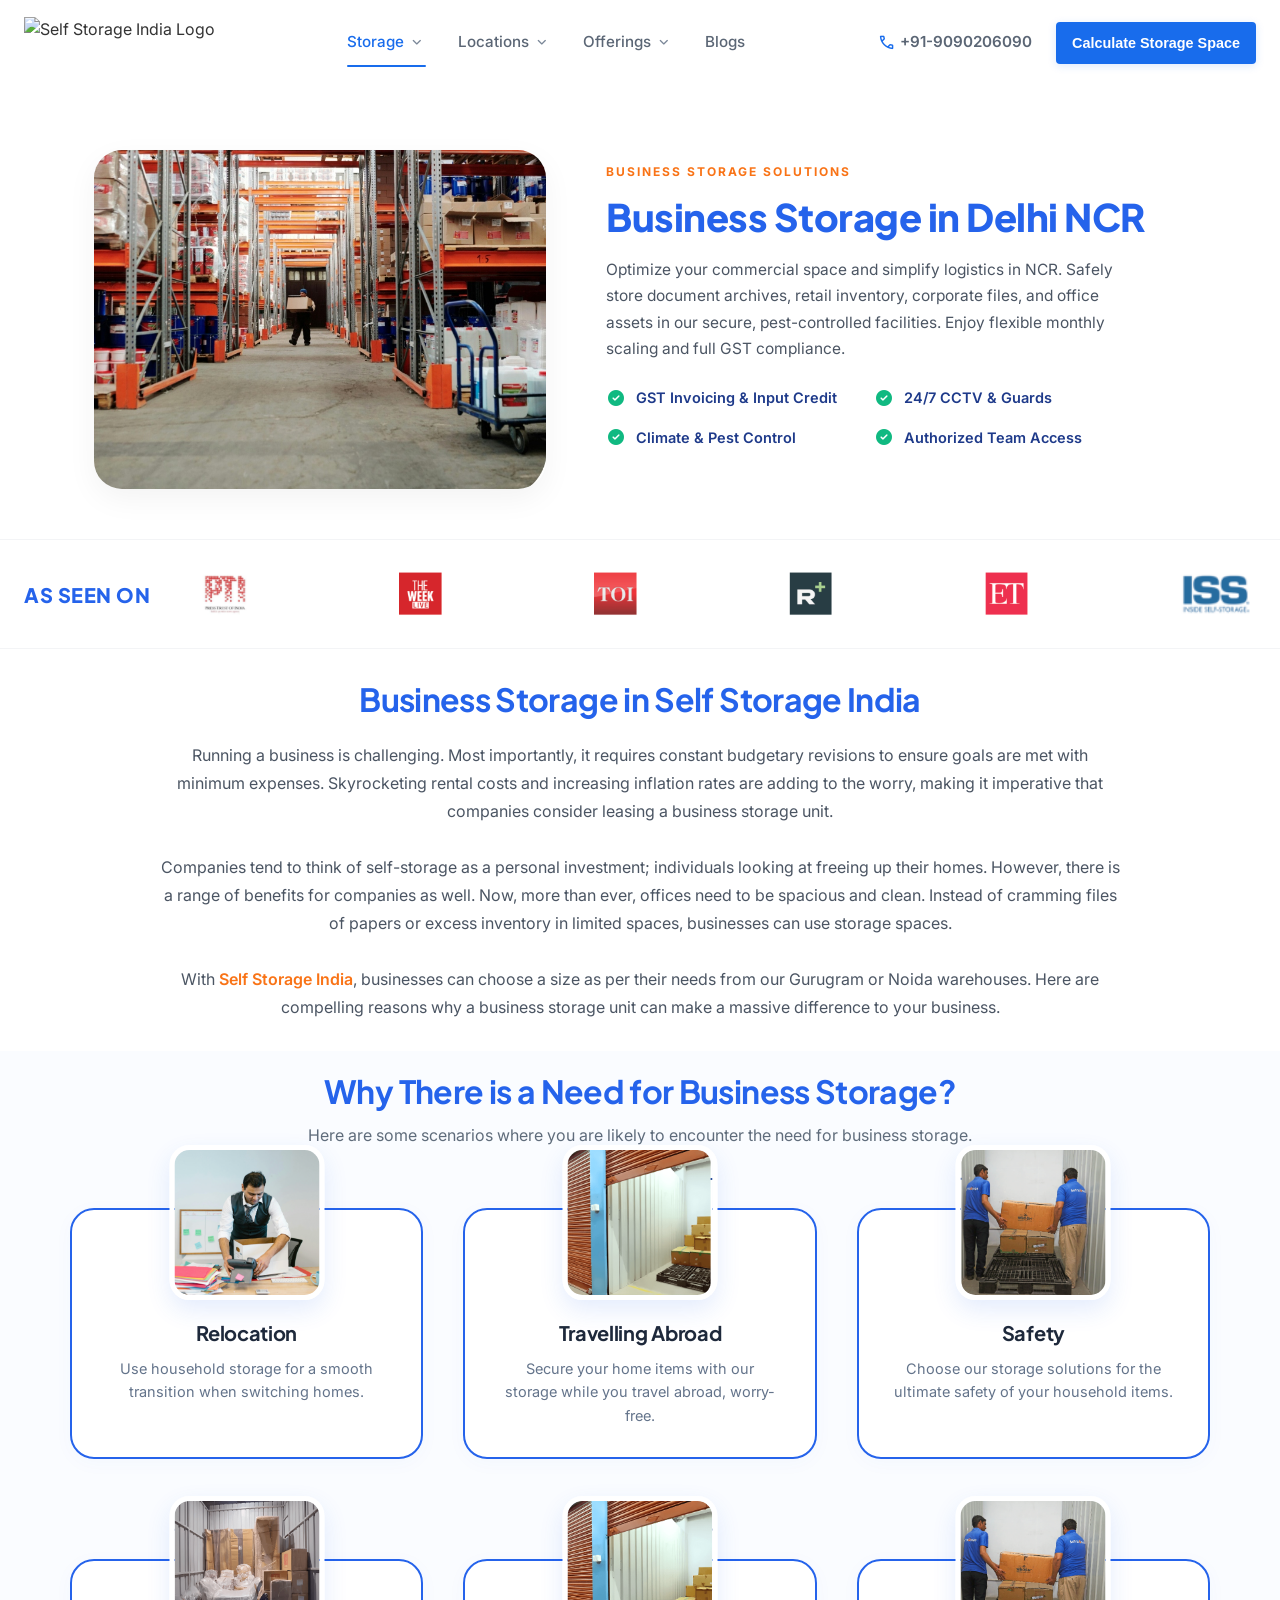
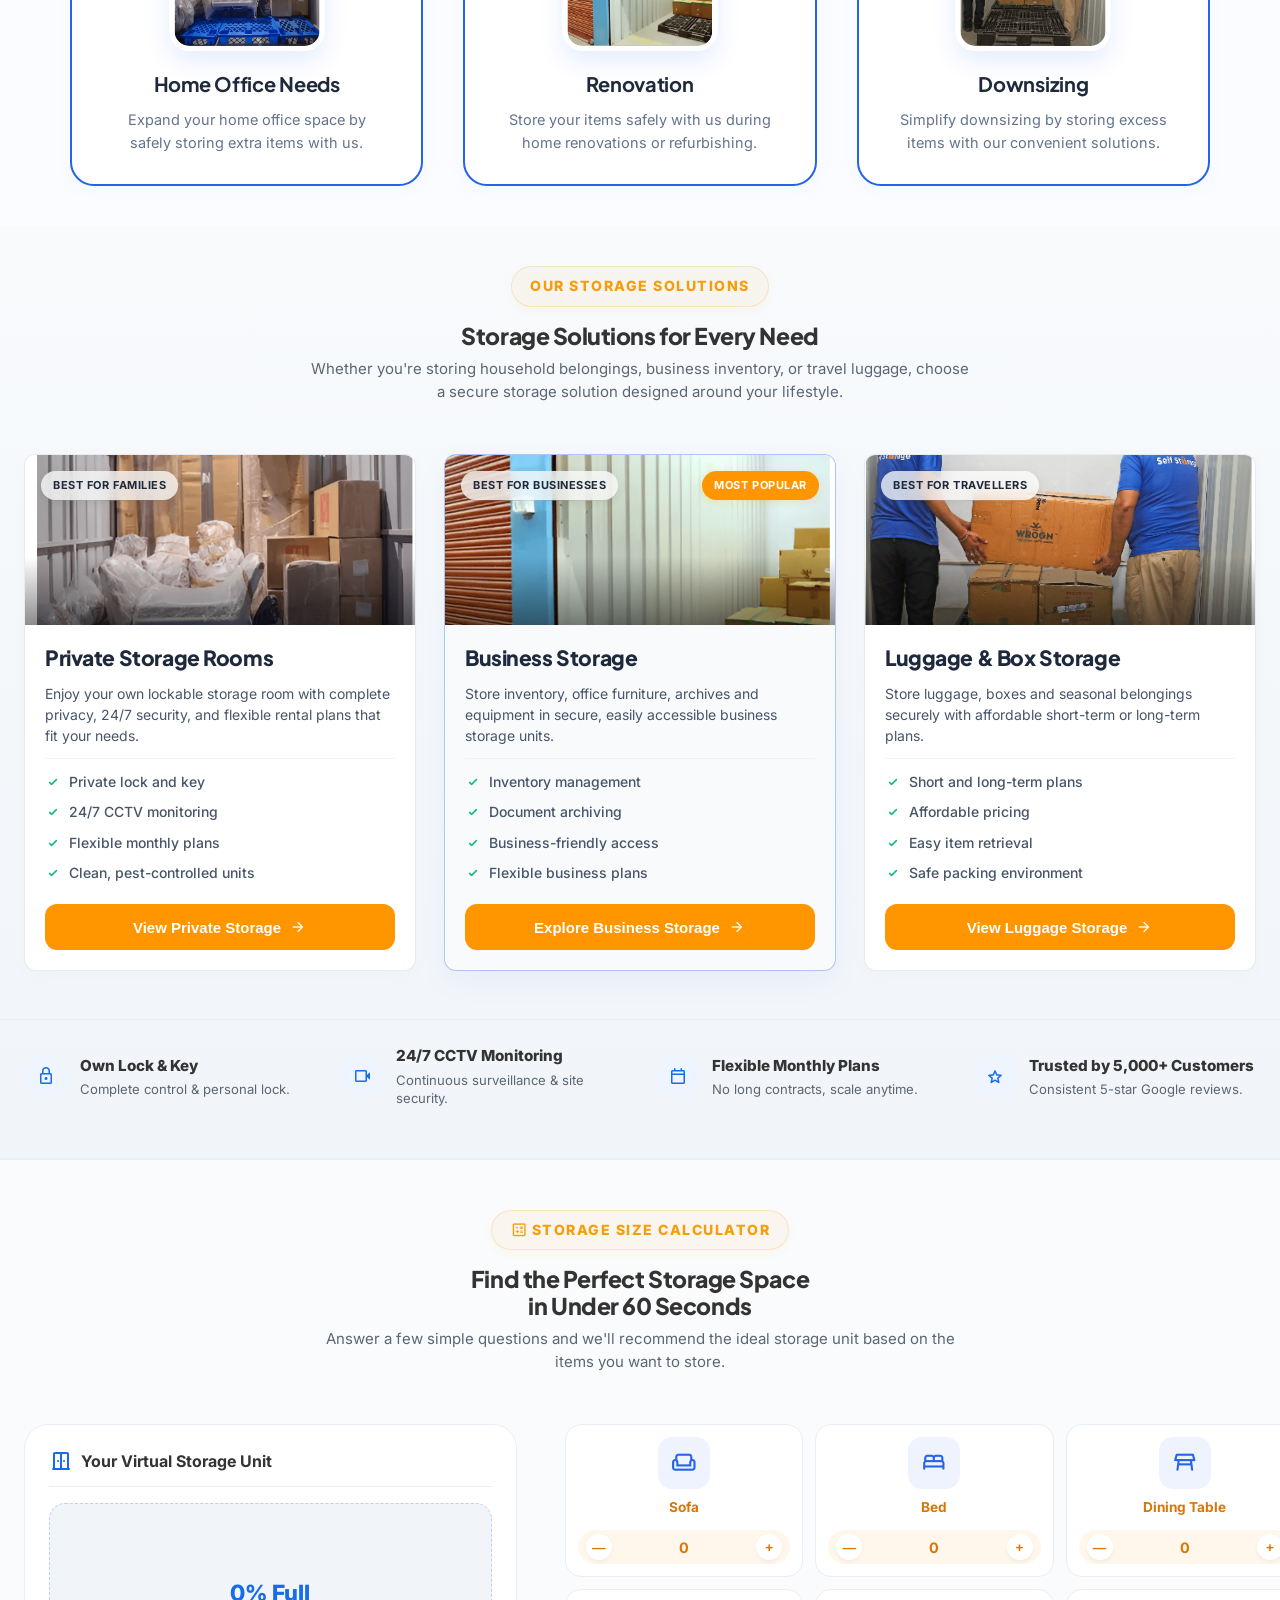
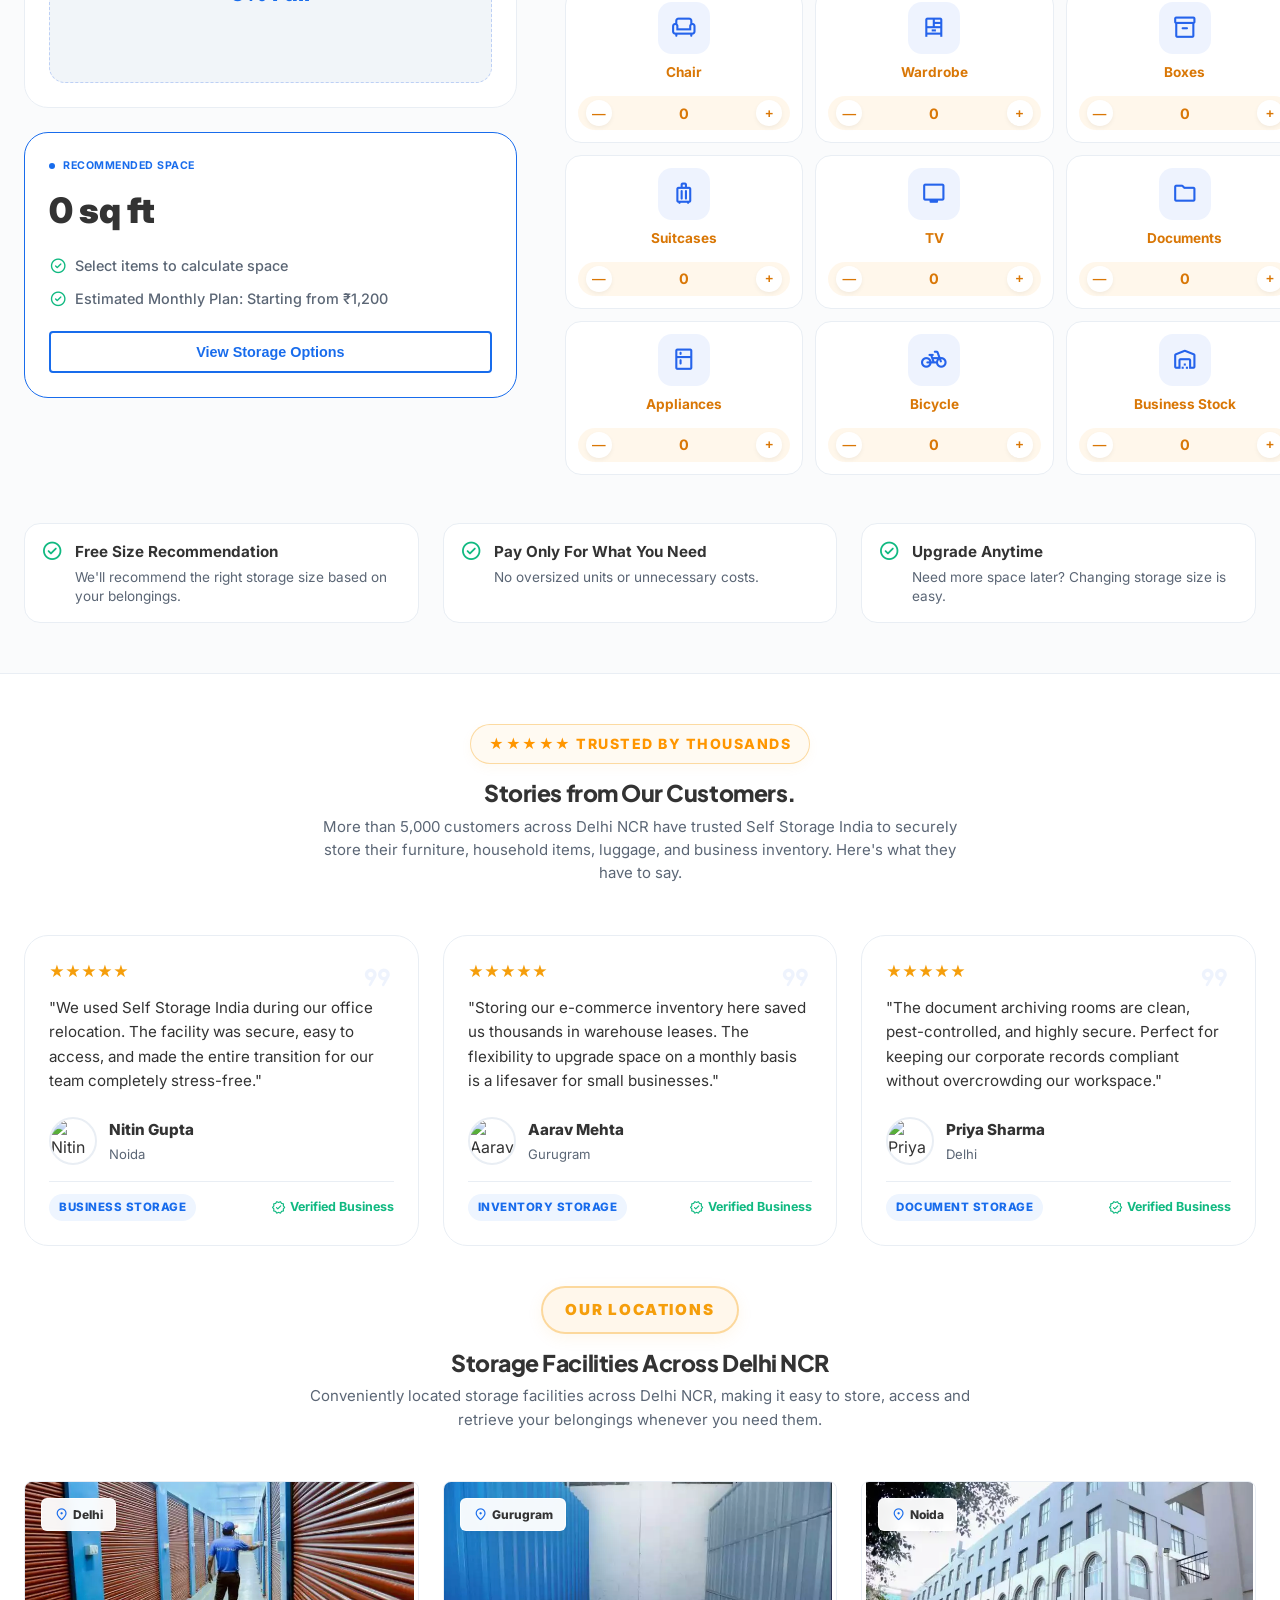
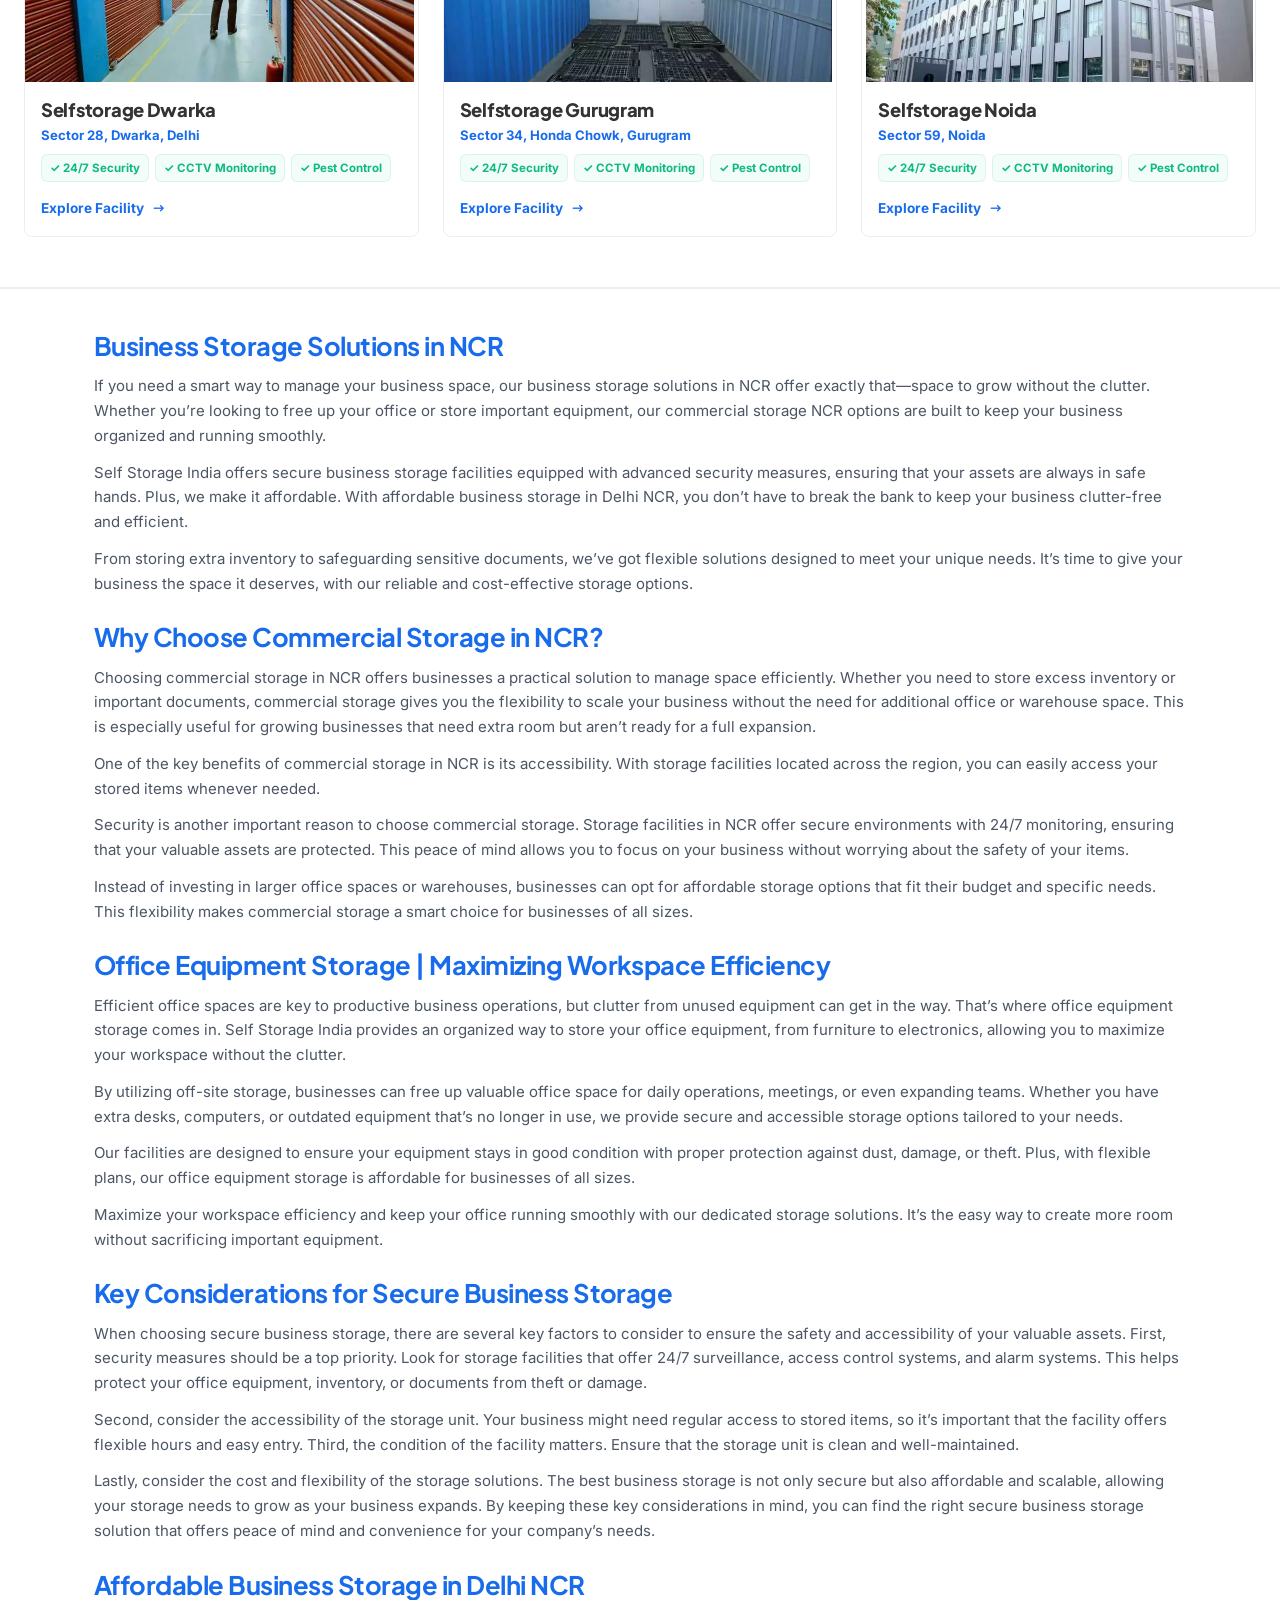
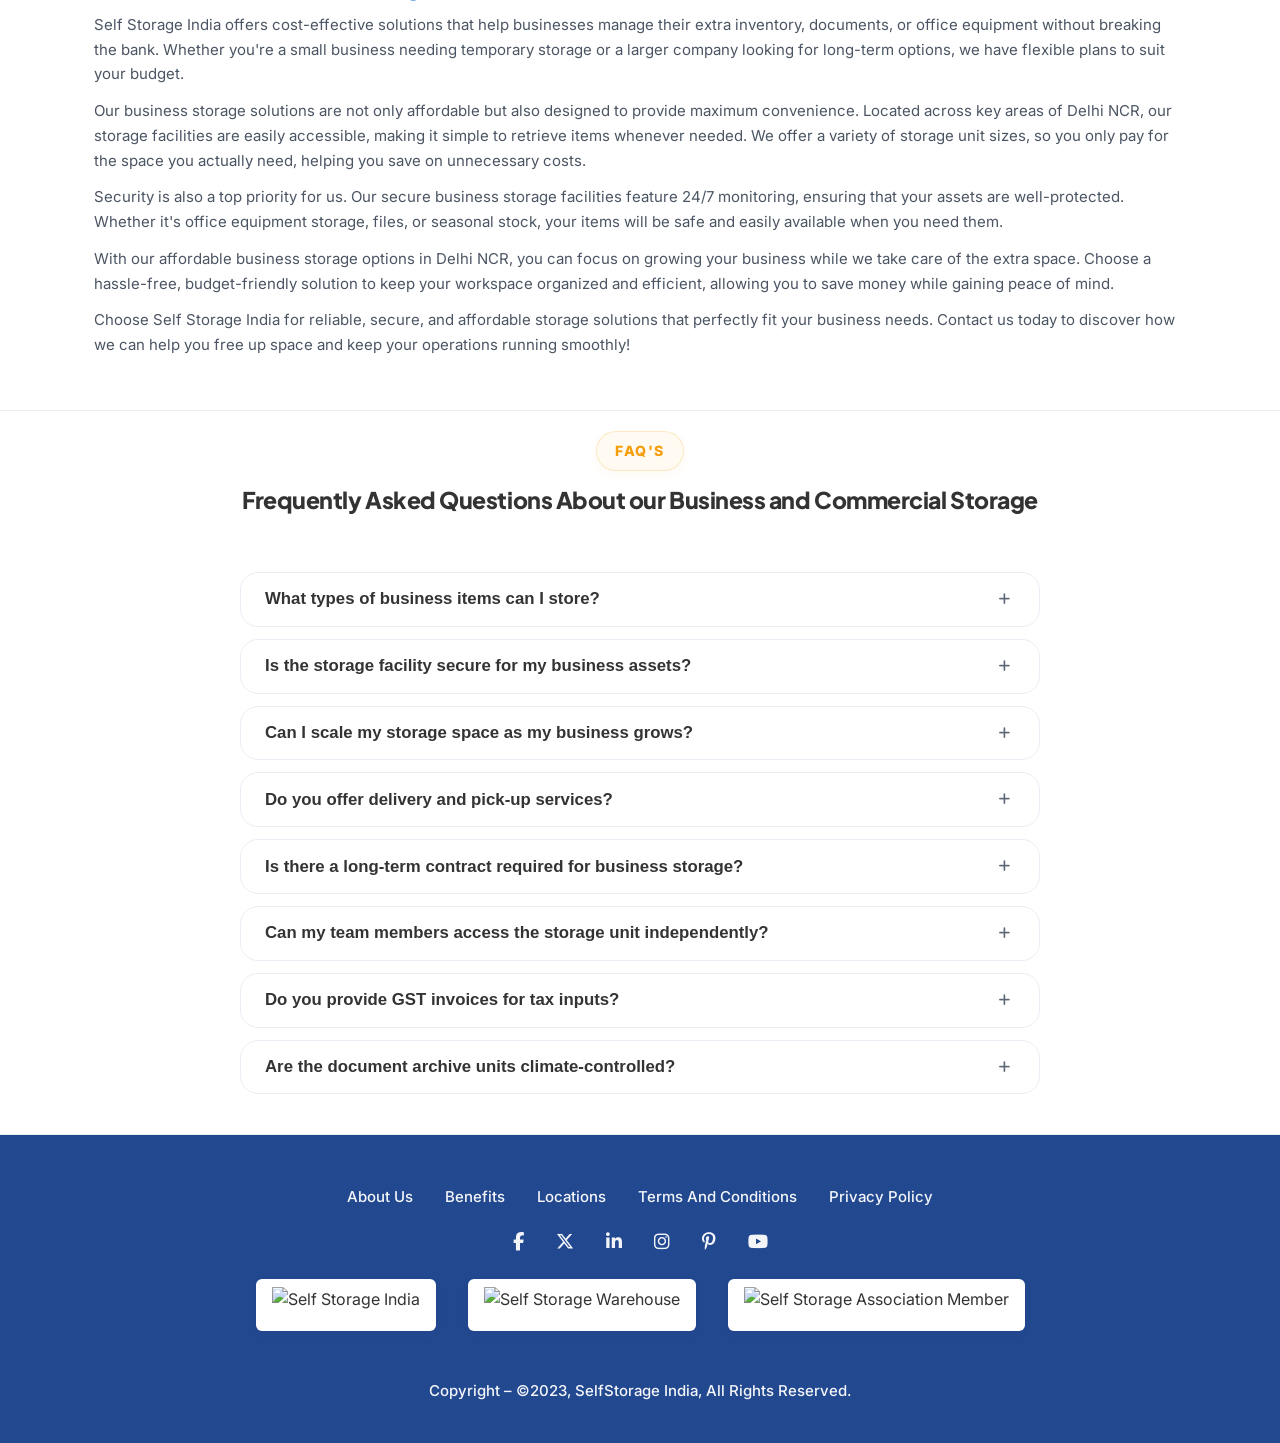
==== commit 660c4f09: "feat: add complete Box Storage offering page linked to dropdown across all pages" ====
--- a/business-storage.html
+++ b/business-storage.html
@@ -85,7 +85,7 @@
                                 <p>Lockable modular space units</p>
                             </div>
                         </a>
-                        <a href="#" class="dropdown-item">
+                        <a href="offering-box-storage.html" class="dropdown-item">
                             <span class="material-symbols-rounded dropdown-icon">package_2</span>
                             <div class="dropdown-info">
                                 <h6>Box Storage</h6>
--- a/styles.css
+++ b/styles.css
@@ -3969,16 +3969,12 @@
 
 .ncr-blog-layout h2 {
     font-family: var(--font-heading), sans-serif;
-    font-size: clamp(24px, 3.5vw, 36px);
-    font-weight: 800;
-    color: var(--text);
+    font-size: 26px;
+    font-weight: 700;
+    color: var(--primary);
     line-height: 1.3;
-    letter-spacing: -0.03em;
-    margin: 0 0 28px 0;
-}
-
-.ncr-blog-layout .accent-word {
-    color: var(--primary);
+    letter-spacing: -0.01em;
+    margin: 0 0 20px 0;
 }
 
 .ncr-blog-layout p {
@@ -4108,9 +4104,13 @@
     display: inline-flex;
     align-items: center;
     justify-content: center;
+    background-color: #ffffff; /* Consistent white card background for all logos */
+    border-radius: 6px;
     box-sizing: border-box;
     overflow: hidden;
     height: 52px;
+    padding: 8px 16px;
+    box-shadow: 0 2px 8px rgba(0, 0, 0, 0.04);
     transition: transform 0.2s ease;
 }
 
@@ -4123,8 +4123,6 @@
     width: auto;
     object-fit: contain;
     display: block;
-    border: none;
-    outline: none;
 }
 
 /* Copyright */
